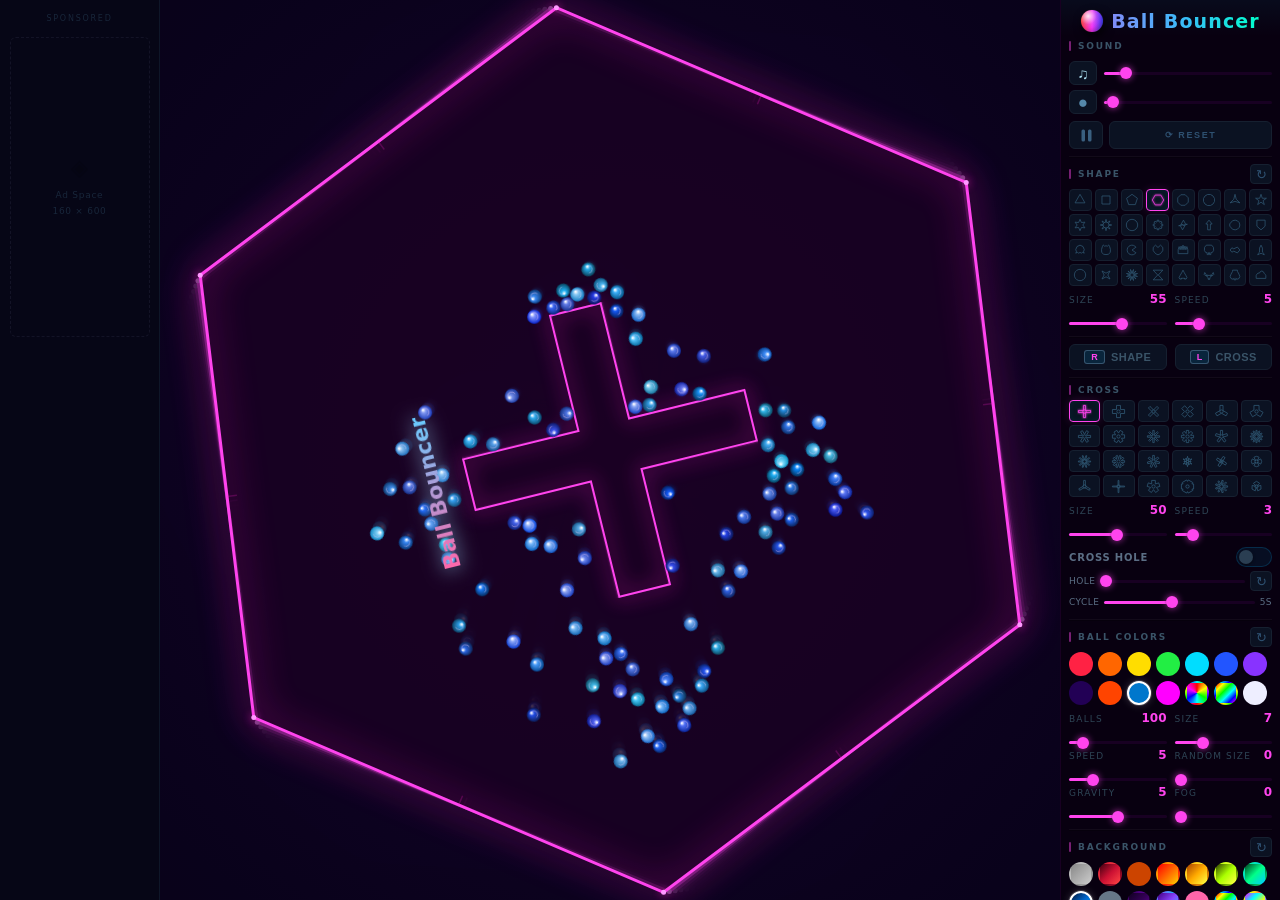
==== ballbouncer.html @ a22ba372 "feat: anim speed, i18n (8 langs), 6 new crosses, HiDPI, hole cycle btn - Replace Fade slider with An" ====
<!DOCTYPE html>
<html lang="en">
<head>
    <meta charset="UTF-8">
    <meta name="viewport" content="width=device-width, initial-scale=1">
    <meta name="description" content="Ball Bouncer — interactive physics playground. Launch balls inside spinning geometric shapes, tweak gravity, spin, fog trails and sounds in real time.">
    <meta name="keywords" content="ball bouncer, physics simulation, bouncing balls, geometric shapes, canvas game, interactive animation, particle physics">
    <meta property="og:title" content="Ball Bouncer">
    <meta property="og:description" content="Interactive physics playground — balls bouncing inside spinning shapes with customizable gravity, sounds and visual effects.">
    <meta property="og:type" content="website">
    <meta name="twitter:card" content="summary_large_image">
    <title>Ball Bouncer</title>
    <link rel="icon" id="favicon" type="image/png">
    <script>window.va=window.va||function(){(window.vaq=window.vaq||[]).push(arguments);};</script>
    <script defer src="/_vercel/insights/script.js"></script>
    <style>
        :root {
            --accent:#00d4ff;
            --accent-glow15:rgba(0,212,255,.15);
            --accent-glow70:rgba(0,212,255,.70);
            --panel-bg:#07071a;
            --panel-border:#111128;
            --track-empty:#1a2a40;
            --ball-rtl-dur:3s;
            --logo-sweep-dur:3s;
            --title-sweep-dur:6s;
            --title-glow-dur:4s;
            --icon-ball-dur:8s;
        }

        * { margin:0; padding:0; box-sizing:border-box; }

        body {
            background:#050510;
            display:flex;
            height:100vh;
            overflow:hidden;
            font-family:'Segoe UI', system-ui, sans-serif;
        }

        canvas { display:block; flex:1; }
        #canvas-logo {
            position:fixed; pointer-events:none; white-space:nowrap;
            font-weight:bold; font-family:'Segoe UI',system-ui,sans-serif;
            background:linear-gradient(90deg,#ff66aa,#66ccff,#88ffcc,#ff66aa);
            background-size:300% 100%;
            -webkit-background-clip:text; background-clip:text; color:transparent;
            filter:drop-shadow(0 0 10px rgba(160,220,255,.85));
            animation:logoColorSweep var(--logo-sweep-dur) linear infinite;
        }
        @keyframes logoColorSweep {
            0%{background-position:0% center}100%{background-position:300% center}
        }
        .rnd-row { display:flex; gap:6px; margin-top:6px; }
        .rnd-row .toggle-row { flex:1; font-size:8px; padding:2px 0; margin-top:0; }

        /* ── Ad column ─────────────────────────────────── */
        #ad-left {
            width:160px; flex-shrink:0;
            background:#060616;
            border-right:1px solid #0e1628;
            display:flex; flex-direction:column; align-items:center;
            padding:14px 10px; gap:14px; overflow:hidden;
        }
        @media (max-width:960px) { #ad-left { display:none; } }

        .ad-label {
            font-size:8px; letter-spacing:.22em; text-transform:uppercase;
            color:#18263a; width:100%; text-align:center;
        }
        .ad-placeholder {
            width:140px; height:300px;
            border:1px dashed #131326; border-radius:6px;
            display:flex; flex-direction:column;
            align-items:center; justify-content:center; gap:8px;
        }
        .ad-placeholder-icon { font-size:22px; opacity:.15; }
        .ad-placeholder span { font-size:9px; color:#18263a; text-align:center; line-height:1.7; letter-spacing:.08em; }

        /* ── Panel ─────────────────────────────────────── */
        #panel {
            width:220px; flex-shrink:0; position:relative;
            background:var(--panel-bg);
            border-left:1px solid var(--panel-border);
            padding:10px 8px 8px;
            display:flex; flex-direction:column; gap:7px;
            overflow-y:auto;
        }
        /* Subtle top accent fade */
        #panel::before {
            content:'';
            position:absolute; top:0; left:0; right:0; height:36px;
            background:linear-gradient(to bottom, rgba(0,212,255,.05), transparent);
            pointer-events:none; z-index:0;
        }
        /* Custom scrollbar */
        #panel::-webkit-scrollbar { width:3px; }
        #panel::-webkit-scrollbar-track { background:transparent; }
        #panel::-webkit-scrollbar-thumb { background:#1a2a40; border-radius:2px; }
        #panel::-webkit-scrollbar-thumb:hover { background:var(--accent); }

        /* ── Logo ──────────────────────────────────────── */
        #logo {
            display:flex; align-items:center; justify-content:center;
            gap:8px; padding-bottom:2px; position:relative; z-index:1;
        }
        @keyframes iconBallRainbow {
            0%   { fill:hsl(0,85%,68%);   }
            16%  { fill:hsl(60,85%,68%);  }
            33%  { fill:hsl(120,85%,68%); }
            50%  { fill:hsl(180,85%,68%); }
            66%  { fill:hsl(240,85%,68%); }
            83%  { fill:hsl(300,85%,68%); }
            100% { fill:hsl(360,85%,68%); }
        }
        .cross-ball { animation:iconBallRainbow var(--icon-ball-dur) linear infinite; }
        @keyframes ballRainbowRTL {
            0%   { background-position: 200% center; }
            100% { background-position: -100% center; }
        }
        .logo-ball {
            width:22px; height:22px; border-radius:50%;
            flex-shrink:0; position:relative; overflow:hidden;
            box-shadow: 2px 4px 10px rgba(0,0,0,.8), 0 0 0 0.5px rgba(255,255,255,.08);
        }
        .logo-ball::before {
            content:''; position:absolute; inset:0;
            background: linear-gradient(270deg,
                hsl(0,90%,58%), hsl(60,90%,58%), hsl(120,90%,58%),
                hsl(180,90%,58%), hsl(240,90%,60%), hsl(300,90%,58%), hsl(360,90%,58%));
            background-size:300% 100%;
            animation:ballRainbowRTL var(--ball-rtl-dur) linear infinite;
        }
        .logo-ball::after {
            content:''; position:absolute; inset:0;
            background: radial-gradient(circle at 33% 28%,
                rgba(255,255,255,.88) 0%,
                rgba(255,255,255,.10) 38%,
                rgba(0,0,0,0) 54%,
                rgba(0,0,0,.42) 100%);
        }
        @keyframes logoTextSweep {
            0%   { background-position: 0% 50%; }
            100% { background-position: 300% 50%; }
        }
        @keyframes logoTextGlow {
            0%,100% { filter: drop-shadow(0 0 7px rgba(129,140,248,.8)) drop-shadow(0 0 2px rgba(129,140,248,.4)); }
            33%     { filter: drop-shadow(0 0 9px rgba(56,189,248,.9))  drop-shadow(0 0 2px rgba(56,189,248,.5)); }
            66%     { filter: drop-shadow(0 0 8px rgba(255,100,220,.8)) drop-shadow(0 0 2px rgba(255,100,220,.4)); }
        }
        .logo-title {
            font-size:19px; font-weight:800; letter-spacing:.06em; line-height:1;
            background: linear-gradient(90deg,
                #818cf8, #38bdf8, #00ffcc, #ffdd00, #ff66cc, #818cf8, #38bdf8);
            background-size: 300% 100%;
            -webkit-background-clip:text; -webkit-text-fill-color:transparent;
            background-clip:text;
            animation: logoTextSweep var(--title-sweep-dur) linear infinite, logoTextGlow var(--title-glow-dur) ease-in-out infinite;
        }
        .rnd-themes-btn {
            width:100%; padding:5px 8px; margin-top:6px;
            background:rgba(0,180,255,.07); border:1px solid rgba(0,180,255,.2);
            border-radius:6px; color:rgba(160,200,230,.65);
            font-size:10px; font-weight:600; letter-spacing:.08em; text-transform:uppercase;
            cursor:pointer; transition:background .2s, border-color .2s, color .2s;
        }
        .rnd-themes-btn:hover { background:rgba(0,180,255,.16); border-color:rgba(0,180,255,.5); color:#e0f4ff; }
        .rnd-themes-btn.active { background:rgba(0,212,255,.22); border-color:#00d4ff; color:#00d4ff; }

        /* ── Toggle rows ────────────────────────────────────── */
        .toggle-row {
            display:flex; align-items:center; justify-content:space-between;
            margin-top:4px; padding:3px 0; cursor:pointer; user-select:none;
            color:rgba(160,200,230,.55); font-size:10px; font-weight:600;
            letter-spacing:.08em; text-transform:uppercase; transition:color .2s;
        }
        .toggle-row:hover { color:#e0f4ff; }
        .hole-controls {
            display:flex; align-items:center; gap:5px;
            padding:1px 0 5px;
            font-size:9px; color:rgba(160,200,230,.55);
            letter-spacing:.05em; text-transform:uppercase;
        }
        .hole-ctrl-slider { flex:1; min-width:0; }
        .hole-cycle-btn {
            flex-shrink:0;
            background:#0b1222; border:1.5px solid #162030;
            border-radius:4px; color:#2e5070; font-size:13px; cursor:pointer;
            width:22px; height:20px; padding:0; line-height:1;
            display:flex; align-items:center; justify-content:center;
            transition:border-color .15s, color .15s, background .15s;
        }
        .hole-cycle-btn:hover { border-color:#006688; color:var(--accent); background:#0d1830; }
        .lang-select {
            width:100%; padding:4px 6px; margin-top:2px;
            background:#0b1222; border:1.5px solid #162030;
            border-radius:5px; color:#3a5468;
            font-size:10px; font-weight:600; letter-spacing:.06em;
            cursor:pointer; outline:none;
            transition:border-color .15s, color .15s;
        }
        .lang-select:hover, .lang-select:focus { border-color:#006688; color:var(--accent); }
        .toggle-switch {
            position:relative; width:36px; height:20px; flex-shrink:0;
        }
        .toggle-switch input {
            opacity:0; width:0; height:0; position:absolute; pointer-events:none;
        }
        .toggle-track {
            position:absolute; inset:0;
            background:rgba(0,180,255,.08); border:1px solid rgba(0,180,255,.18);
            border-radius:10px; transition:background .2s, border-color .2s;
        }
        .toggle-switch input:checked + .toggle-track {
            background:rgba(0,212,255,.25); border-color:#00d4ff;
        }
        .toggle-thumb {
            position:absolute; top:3px; left:3px;
            width:14px; height:14px; border-radius:50%;
            background:#2a3e52; box-shadow:0 1px 3px rgba(0,0,0,.5);
            transition:left .18s cubic-bezier(.4,0,.2,1), background .18s;
            pointer-events:none;
        }
        .toggle-switch input:checked ~ .toggle-thumb {
            left:19px; background:#00d4ff;
            box-shadow:0 0 8px rgba(0,212,255,.6), 0 1px 3px rgba(0,0,0,.4);
        }

        /* ── Direction buttons ──────────────────────────────── */
        .dir-btn {
            flex:1; height:26px; padding:0 6px;
            background:#0b1222; border:1.5px solid #162030;
            border-radius:6px; color:#3a5468; cursor:pointer;
            display:flex; align-items:center; justify-content:center; gap:6px;
            font-size:11px; font-weight:700; letter-spacing:.04em; text-transform:uppercase;
            transition:border-color .15s, color .15s, background .15s;
        }
        .dir-btn:hover { border-color:#006688; color:var(--accent); background:#0d1830; }
        .dir-btn:active { transform:scale(0.95); }
        .dir-label {
            display:inline-block; padding:1px 6px;
            border:1px solid rgba(160,200,230,.3); border-radius:3px;
            font-size:9px; font-weight:800; letter-spacing:.03em;
            color:var(--accent); background:rgba(0,180,255,.12);
            flex-shrink:0;
        }

        /* ── Sound section ──────────────────────────────── */
        #sound-section { display:flex; flex-direction:column; gap:5px; }
        #audio-bar { display:flex; flex-direction:column; gap:5px; }
        .audio-row { display:flex; align-items:center; gap:7px; }
        .mute-btn {
            flex-shrink:0; position:relative; overflow:hidden;
            background:#0b1222; border:1.5px solid #162030;
            border-radius:6px; cursor:pointer; line-height:1;
            width:28px; height:24px;
            display:flex; align-items:center; justify-content:center;
            transition:border-color .15s, background .15s;
        }
        .mute-btn:hover { border-color:#006688; background:#0d1830; }
        .mute-btn.muted { border-color:#3a1010; }
        .mute-btn.muted .btn-icon { opacity:.35; }
        .mute-btn .mute-slash { display:none; position:absolute; inset:0; pointer-events:none; }
        .mute-btn .mute-slash::before {
            content:''; position:absolute; width:2px; height:calc(100% + 8px);
            background:#cc1111; border-radius:1px; top:-4px; left:50%;
            transform:translateX(-50%) rotate(-40deg);
        }
        .mute-btn.muted .mute-slash { display:block; }
        #muteBtn     .btn-icon { color:#aaddee; font-size:15px; }
        #ballMuteBtn .btn-icon { color:#5588aa; font-size:17px; }

        /* ── Action row (Pause + Reset) ─────────────────── */
        .action-row { display:flex; gap:6px; }

        #pauseBtn {
            flex-shrink:0;
            background:#0b1222; border:1.5px solid #162030;
            border-radius:6px; color:#3a6080; cursor:pointer;
            width:34px; height:28px; padding:0;
            display:flex; align-items:center; justify-content:center;
            transition:border-color .15s, color .15s, background .15s;
        }
        #pauseBtn svg { display:block; }
        #pauseBtn:hover { border-color:#006688; color:var(--accent); background:#0d1830; }
        #pauseBtn.paused {
            border-color:var(--accent);
            color:var(--accent);
            background:rgba(0,212,255,.08);
            box-shadow:0 0 8px rgba(0,212,255,.12);
        }

        #resetBtn {
            flex:1;
            background:#0b1222; border:1.5px solid #162030;
            border-radius:6px; color:#2e5070;
            font-size:9px; font-weight:700; letter-spacing:.18em; text-transform:uppercase;
            padding:4px 10px; cursor:pointer;
            transition:border-color .15s, color .15s, background .15s;
        }
        #resetBtn:hover { border-color:#2a4060; color:var(--accent); background:#0d1830; }

        /* ── Separator ──────────────────────────────────── */
        hr.sep {
            border:none;
            border-top:1px solid rgba(255,255,255,.04);
            box-shadow:0 1px 0 rgba(0,0,0,.25);
            margin:0;
        }

        /* ── Section headers ────────────────────────────── */
        .sec-title {
            font-size:9px; font-weight:600; letter-spacing:.2em; text-transform:uppercase;
            color:#3a5468; margin-bottom:5px;
            position:relative; padding-left:9px;
        }
        .sec-title::before {
            content:'';
            position:absolute; left:0; top:50%;
            transform:translateY(-50%);
            width:2px; height:10px;
            background:var(--accent); border-radius:1px; opacity:.45;
        }
        .sec-header {
            display:flex; align-items:center; justify-content:space-between;
            margin-bottom:5px;
        }
        .sec-header .sec-title { margin-bottom:0; }

        .rnd-btn {
            flex-shrink:0;
            background:#0b1222; border:1.5px solid #162030;
            border-radius:4px; color:#2e5070; font-size:13px; cursor:pointer;
            width:22px; height:20px; padding:0; line-height:1;
            display:flex; align-items:center; justify-content:center;
            transition:border-color .15s, color .15s, background .15s;
        }
        .rnd-btn:hover {
            border-color:#006688; color:var(--accent); background:#0d1830;
        }

        /* ── Shape grids ────────────────────────────────── */
        #shape-grid { display:grid; grid-template-columns:repeat(8,1fr); gap:3px; }
        #cross-grid { display:grid; grid-template-columns:repeat(6,1fr); gap:3px; }
        /* explicit height so 3-row grids don't overflow panel */

        .shape-btn {
            height:22px;
            background:#0b1222; border:1.5px solid #162030;
            border-radius:4px; cursor:pointer;
            display:flex; align-items:center; justify-content:center;
            padding:0;
            transition:border-color .15s, background .15s, box-shadow .15s;
        }
        .shape-btn:hover  { border-color:#1e4060; background:#0d1a28; }
        .shape-btn.active {
            border-color:var(--accent); background:#081522;
            box-shadow:0 0 10px var(--accent-glow15), inset 0 0 6px rgba(0,212,255,.06);
        }
        #shape-grid .shape-btn svg { width:14px; height:14px; display:block; }
        #cross-grid .shape-btn svg { width:15px; height:15px; display:block; }
        .shape-btn polygon,
        .shape-btn circle { stroke:#2e5570; fill:none; stroke-width:1.8; stroke-linejoin:round; }
        .shape-btn.active polygon,
        .shape-btn.active circle { stroke:var(--accent); filter:drop-shadow(0 0 2px var(--accent)); }

        /* ── Sliders ────────────────────────────────────── */
        .ctrl label {
            display:flex; justify-content:space-between; align-items:baseline;
            font-size:9px; letter-spacing:.13em; text-transform:uppercase;
            color:#2e4455; margin-bottom:4px;
        }
        .ctrl label span { color:var(--accent); font-size:12px; font-weight:700; letter-spacing:0; }
        input[type=range] {
            -webkit-appearance:none; appearance:none;
            width:100%; height:3px; border-radius:2px; outline:none; cursor:pointer;
        }
        input[type=range]::-webkit-slider-thumb {
            -webkit-appearance:none;
            width:12px; height:12px; border-radius:50%;
            background:var(--accent);
            box-shadow:0 0 7px var(--accent-glow70), 0 0 2px rgba(0,0,0,.6);
            cursor:pointer;
            transition:transform .1s;
        }
        input[type=range]::-webkit-slider-thumb:hover { transform:scale(1.2); }
        input[type=range]::-moz-range-thumb {
            width:12px; height:12px; border:none; border-radius:50%;
            background:var(--accent); box-shadow:0 0 7px var(--accent-glow70); cursor:pointer;
        }

        /* ── Paired sliders ─────────────────────────────── */
        .ctrl-pair { display:grid; grid-template-columns:1fr 1fr; gap:8px; }

        /* ── Swatch grids ───────────────────────────────── */
        #theme-grid, #ball-theme-grid, #fog-theme-grid {
            display:flex; flex-wrap:wrap; gap:5px;
        }
        .theme-swatch {
            width:24px; height:24px; border-radius:50%; cursor:pointer;
            border:2px solid transparent;
            transition:transform .15s, border-color .15s, box-shadow .15s;
            outline:none;
        }
        .theme-swatch:hover { transform:scale(1.18); }
        .theme-swatch.active {
            border-color:#fff;
            box-shadow:0 0 0 1px rgba(255,255,255,.15), 0 0 8px rgba(255,255,255,.2);
        }
    </style>
</head>
<body>

<!-- ── Ad column ─────────────────────────────────────────────── -->
<div id="ad-left">
    <div class="ad-label">Sponsored</div>
    <!--
        Google AdSense setup:
        1. Replace ca-pub-XXXXXXXXXXXXXXXX with your Publisher ID
        2. Replace XXXXXXXXXX with your Ad Slot ID
        3. Uncomment the three blocks below
    -->
    <!--
    <script async src="https://pagead2.googlesyndication.com/pagead/js/adsbygoogle.js?client=ca-pub-XXXXXXXXXXXXXXXX" crossorigin="anonymous"></script>
    <ins class="adsbygoogle"
         style="display:block;width:140px;height:600px"
         data-ad-client="ca-pub-XXXXXXXXXXXXXXXX"
         data-ad-slot="XXXXXXXXXX"
         data-ad-format="fixed"></ins>
    <script>(adsbygoogle = window.adsbygoogle || []).push({});</script>
    -->
    <div class="ad-placeholder">
        <div class="ad-placeholder-icon">◈</div>
        <span>Ad Space<br>160 × 600</span>
    </div>
</div>

<canvas id="c"></canvas>
<div id="canvas-logo">Ball Bouncer</div>

<!-- ── Control panel ──────────────────────────────────────────── -->
<div id="panel">

    <!-- Logo -->
    <div id="logo">
        <div class="logo-ball"></div>
        <div class="logo-title">Ball Bouncer</div>
    </div>

    <!-- Sound -->
    <div id="sound-section">
        <div class="sec-title" data-i18n="sound">Sound</div>
        <div id="audio-bar">
            <div class="audio-row">
                <button id="muteBtn" class="mute-btn" title="Toggle music">
                    <span class="btn-icon">&#9835;</span>
                    <span class="mute-slash"></span>
                </button>
                <input type="range" id="sVolume" min="0" max="100" value="10" title="Music volume">
            </div>
            <div class="audio-row">
                <button id="ballMuteBtn" class="mute-btn" title="Toggle ball sounds">
                    <span class="btn-icon">&#9679;</span>
                    <span class="mute-slash"></span>
                </button>
                <input type="range" id="sBallSound" min="0" max="100" value="2" title="Ball hit volume">
            </div>
        </div>
    </div>

    <!-- Actions -->
    <div class="action-row">
        <button id="pauseBtn" title="Pause simulation">
            <svg width="11" height="13" viewBox="0 0 11 13" fill="currentColor">
                <rect x="0.5" y="0.5" width="3.5" height="12" rx="1.5"/>
                <rect x="7" y="0.5" width="3.5" height="12" rx="1.5"/>
            </svg>
        </button>
        <button id="resetBtn">&#10227; Reset</button>
    </div>

    <hr class="sep">

    <!-- Shape -->
    <div>
        <div class="sec-header">
            <div class="sec-title" data-i18n="shape">Shape</div>
            <button class="rnd-btn" id="rndShape" title="Random shape">&#8635;</button>
        </div>
        <div id="shape-grid"></div>
        <div class="ctrl-pair" style="margin-top:6px">
            <div class="ctrl">
                <label>Size <span id="vShapeSize">55</span></label>
                <input type="range" id="sShapeSize" min="1" max="100" value="55">
            </div>
            <div class="ctrl">
                <label>Speed <span id="vShapeSpeed">5</span></label>
                <input type="range" id="sShapeSpeed" min="1" max="20" value="5">
            </div>
        </div>
    </div>

    <hr class="sep">

    <!-- Direction controls -->
    <div class="ctrl-pair" style="margin:0">
        <button id="dirShape" class="dir-btn" title="Reverse shape rotation">
            <span id="dirShapeLabel" class="dir-label">R</span>Shape
        </button>
        <button id="dirCross" class="dir-btn" title="Reverse cross rotation">
            <span id="dirCrossLabel" class="dir-label">L</span>Cross
        </button>
    </div>

    <hr class="sep">

    <!-- Cross -->
    <div>
        <div class="sec-title" data-i18n="cross">Cross</div>
        <div id="cross-grid"></div>
        <div class="ctrl-pair" style="margin-top:6px">
            <div class="ctrl">
                <label>Size <span id="vCrossSize">50</span></label>
                <input type="range" id="sCrossSize" min="1" max="100" value="50">
            </div>
            <div class="ctrl">
                <label>Speed <span id="vCrossSpeed">3</span></label>
                <input type="range" id="sCrossSpeed" min="0" max="20" value="3">
            </div>
        </div>
        <label class="toggle-row">
            <span data-i18n="crossHole">Cross Hole</span>
            <span class="toggle-switch">
                <input type="checkbox" id="crossHoleCheck">
                <span class="toggle-track"></span>
                <span class="toggle-thumb"></span>
            </span>
        </label>
        <div class="hole-controls">
            <span data-i18n="hole">Hole</span>
            <input type="range" id="sCrossHoleSize" class="hole-ctrl-slider"
                   min="1" max="2" value="1" step="1" title="Hole size">
            <button id="holeCycleBtn" class="hole-cycle-btn" title="Advance to next arm">&#8635;</button>
        </div>
        <div class="hole-controls">
            <span data-i18n="cycle">Cycle</span>
            <input type="range" id="sCrossHoleTimeout" class="hole-ctrl-slider"
                   min="1" max="10" value="5" step="1" title="Cycle speed">
            <span id="vCrossHoleTimeout">5s</span>
        </div>
    </div>

    <hr class="sep">

    <!-- Balls -->
    <div>
        <div class="sec-header">
            <div class="sec-title" data-i18n="ballColors">Ball Colors</div>
            <button class="rnd-btn" id="rndBallTheme" title="Random ball colors">&#8635;</button>
        </div>
        <div id="ball-theme-grid"></div>
        <div class="ctrl-pair" style="margin-top:6px">
            <div class="ctrl">
                <label>Balls <span id="vBalls">100</span></label>
                <input type="range" id="sBalls" min="1" max="1000" value="100">
            </div>
            <div class="ctrl">
                <label>Size <span id="vBallSize">8</span></label>
                <input type="range" id="sBallSize" min="3" max="18" value="8">
            </div>
        </div>
        <div class="ctrl-pair">
            <div class="ctrl">
                <label>Speed <span id="vBallSpeed">5</span></label>
                <input type="range" id="sBallSpeed" min="1" max="20" value="5">
            </div>
            <div class="ctrl">
                <label>Random Size <span id="vSizeRandom">0</span></label>
                <input type="range" id="sSizeRandom" min="0" max="10" value="0">
            </div>
        </div>
        <div class="ctrl-pair">
            <div class="ctrl">
                <label>Gravity <span id="vGravity">5</span></label>
                <input type="range" id="sGravity" min="0" max="10" value="5">
            </div>
            <div class="ctrl">
                <label>Fog <span id="vFogTrail">0</span></label>
                <input type="range" id="sFogTrail" min="0" max="30" value="0">
            </div>
        </div>
    </div>

    <hr class="sep">

    <!-- Background -->
    <div>
        <div class="sec-header">
            <div class="sec-title" data-i18n="background">Background</div>
            <button class="rnd-btn" id="rndFogTheme" title="Random background style">&#8635;</button>
        </div>
        <div id="fog-theme-grid"></div>
        <div class="ctrl" style="margin-top:6px">
            <label data-i18n="animSpeed">Anim Speed</label>
            <input type="range" id="sAnimSpeed" min="1" max="10" value="5">
        </div>
        <div class="rnd-row">
            <label class="toggle-row">
                <span data-i18n="randomBg">Random Bg</span>
                <span class="toggle-switch">
                    <input type="checkbox" id="rndBgCheck">
                    <span class="toggle-track"></span>
                    <span class="toggle-thumb"></span>
                </span>
            </label>
            <label class="toggle-row">
                <span data-i18n="randomTheme">Random Theme</span>
                <span class="toggle-switch">
                    <input type="checkbox" id="rndThemesCheck">
                    <span class="toggle-track"></span>
                    <span class="toggle-thumb"></span>
                </span>
            </label>
        </div>
    </div>

    <hr class="sep">

    <!-- Theme -->
    <div>
        <div class="sec-header">
            <div class="sec-title" data-i18n="theme">Theme</div>
            <button class="rnd-btn" id="rndTheme" title="Random theme">&#8635;</button>
        </div>
        <div id="theme-grid"></div>
    </div>

    <hr class="sep">

    <!-- Language -->
    <div>
        <div class="sec-title" data-i18n="language">Language</div>
        <select id="langSelect" class="lang-select">
            <option value="en">🇬🇧 English</option>
            <option value="de">🇩🇪 Deutsch</option>
            <option value="es">🇪🇸 Español</option>
            <option value="fr">🇫🇷 Français</option>
            <option value="it">🇮🇹 Italiano</option>
            <option value="pt">🇵🇹 Português</option>
            <option value="ja">🇯🇵 日本語</option>
            <option value="zh">🇨🇳 中文</option>
        </select>
    </div>

</div>
<script>
'use strict';

// ── Canvas setup ──────────────────────────────────────────────
const c      = document.getElementById('c');
const ctx    = c.getContext('2d', { alpha: false });
const logoEl = document.getElementById('canvas-logo');
const PANEL_W  = 220;
const SUBSTEPS = 2;

let W, H, cx, cy, SHAPE_R;
let shapeSize = 47;
const DPR = Math.min(window.devicePixelRatio || 1, 2);

let cachedAdW = 0;
function resizeCanvas() {
    const adEl = document.getElementById('ad-left');
    cachedAdW  = adEl ? adEl.offsetWidth : 0;
    const cssW = window.innerWidth - PANEL_W - cachedAdW;
    const cssH = window.innerHeight;
    c.width  = Math.round(cssW * DPR);
    c.height = Math.round(cssH * DPR);
    c.style.width  = cssW + 'px';
    c.style.height = cssH + 'px';
    ctx.setTransform(DPR, 0, 0, DPR, 0, 0);
    W = cssW; H = cssH; cx = W / 2; cy = H / 2;
    SHAPE_R = (shapeSize / 100) * 0.90 * Math.min(W, H);
}
resizeCanvas();

const _defaultR = Math.round(Math.max(3, Math.min(18, SHAPE_R * 0.018)));
document.getElementById('sBallSize').value = _defaultR;
let BALL_R = _defaultR;
let sizeRandomness = 0;

// ── Color themes ──────────────────────────────────────────────
const THEMES = [
    // Color-wheel order: red → orange → yellow → lime → green → teal → cyan → ice-blue → blue → violet → purple → magenta → pink → silver
    { id:'blood',  name:'Blood',  swatch:'#cc0022', bg1:'#1a0007', bg2:'#0a0003', shapeStroke:'#ff2244', shapeShadow:'#cc0022', shapeFill:'rgba(28,0,7,.55)',    dotFill:'#ff8899', dotShadow:'#cc0022', tick:'rgba(204,0,34,.22)',    accent:'#ff2244', glow15:'rgba(255,34,68,.15)',    glow70:'rgba(255,34,68,.70)',    panel:'#060002', panelBorder:'#130007', trackEmpty:'#130007' },
    { id:'lava',   name:'Lava',   swatch:'#ff3300', bg1:'#280800', bg2:'#130300', shapeStroke:'#ff5522', shapeShadow:'#ff3300', shapeFill:'rgba(50,8,0,.55)',    dotFill:'#ffaa77', dotShadow:'#ff3300', tick:'rgba(255,51,0,.22)',    accent:'#ff5522', glow15:'rgba(255,85,34,.15)',    glow70:'rgba(255,85,34,.70)',    panel:'#0f0100', panelBorder:'#240600', trackEmpty:'#240600' },
    { id:'ember',  name:'Ember',  swatch:'#ff7700', bg1:'#201000', bg2:'#0f0800', shapeStroke:'#ffaa44', shapeShadow:'#ff7700', shapeFill:'rgba(32,14,0,.55)',   dotFill:'#ffcc88', dotShadow:'#ff7700', tick:'rgba(255,119,0,.22)',   accent:'#ffaa44', glow15:'rgba(255,170,68,.15)',   glow70:'rgba(255,170,68,.70)',   panel:'#0b0500', panelBorder:'#1c0a00', trackEmpty:'#1c0a00' },
    { id:'gold',   name:'Gold',   swatch:'#ffcc00', bg1:'#1a1200', bg2:'#0c0900', shapeStroke:'#ffd700', shapeShadow:'#ffcc00', shapeFill:'rgba(28,18,0,.55)',   dotFill:'#fff0aa', dotShadow:'#ffcc00', tick:'rgba(255,204,0,.22)',   accent:'#ffd700', glow15:'rgba(255,215,0,.15)',    glow70:'rgba(255,215,0,.70)',    panel:'#070500', panelBorder:'#160f00', trackEmpty:'#160f00' },
    { id:'toxic',  name:'Toxic',  swatch:'#aaff00', bg1:'#091400', bg2:'#040a00', shapeStroke:'#ccff44', shapeShadow:'#aaff00', shapeFill:'rgba(8,18,0,.55)',    dotFill:'#ddff88', dotShadow:'#aaff00', tick:'rgba(170,255,0,.22)',   accent:'#ccff44', glow15:'rgba(204,255,68,.15)',   glow70:'rgba(204,255,68,.70)',   panel:'#030600', panelBorder:'#091100', trackEmpty:'#091100' },
    { id:'forest', name:'Forest', swatch:'#00dd66', bg1:'#0a2010', bg2:'#050f08', shapeStroke:'#44ffaa', shapeShadow:'#00dd66', shapeFill:'rgba(0,20,10,.55)',   dotFill:'#88ffcc', dotShadow:'#00dd66', tick:'rgba(0,220,102,.22)',   accent:'#44ffaa', glow15:'rgba(68,255,170,.15)',   glow70:'rgba(68,255,170,.70)',   panel:'#040e05', panelBorder:'#0a1f0c', trackEmpty:'#0a1f0c' },
    { id:'mint',   name:'Mint',   swatch:'#00ffcc', bg1:'#061a14', bg2:'#030d0a', shapeStroke:'#44ffee', shapeShadow:'#00ffcc', shapeFill:'rgba(2,18,12,.55)',   dotFill:'#aaffee', dotShadow:'#00ffcc', tick:'rgba(0,255,204,.22)',   accent:'#44ffee', glow15:'rgba(68,255,238,.15)',   glow70:'rgba(68,255,238,.70)',   panel:'#020806', panelBorder:'#061510', trackEmpty:'#061510' },
    { id:'cyber',  name:'SciFi',   swatch:'#00d4ff', bg1:'#1a2850', bg2:'#0a0f25', shapeStroke:'#22ccff', shapeShadow:'#00d4ff', shapeFill:'rgba(10,25,60,.55)',  dotFill:'#88eeff', dotShadow:'#00d4ff', tick:'rgba(0,180,255,.22)',   accent:'#00d4ff', glow15:'rgba(0,212,255,.15)',    glow70:'rgba(0,212,255,.70)',    panel:'#07071a', panelBorder:'#111128', trackEmpty:'#1a2a40' },
    { id:'ice',    name:'Inferno', swatch:'#ff5500', bg1:'#220800', bg2:'#0e0300', shapeStroke:'#ff7711', shapeShadow:'#ff5500', shapeFill:'rgba(34,8,0,.55)',   dotFill:'#ffaa55', dotShadow:'#ff5500', tick:'rgba(255,85,0,.22)',    accent:'#ff7711', glow15:'rgba(255,119,17,.15)',   glow70:'rgba(255,119,17,.70)',   panel:'#0c0200', panelBorder:'#1e0500', trackEmpty:'#1e0500' },
    { id:'ocean',  name:'Vibrant', swatch:'#ff0088', bg1:'#1e0018', bg2:'#0e000c', shapeStroke:'#ff44aa', shapeShadow:'#ff0088', shapeFill:'rgba(30,0,22,.55)',  dotFill:'#ffaadd', dotShadow:'#ff0088', tick:'rgba(255,0,136,.22)',   accent:'#ff44aa', glow15:'rgba(255,68,170,.15)',   glow70:'rgba(255,68,170,.70)',   panel:'#090011', panelBorder:'#1a0018', trackEmpty:'#1a0018' },
    { id:'violet', name:'Aurora',  swatch:'#00ff88', bg1:'#001e12', bg2:'#000e09', shapeStroke:'#44ffaa', shapeShadow:'#00ff88', shapeFill:'rgba(0,22,12,.55)',  dotFill:'#88ffcc', dotShadow:'#00ff88', tick:'rgba(0,255,136,.22)',   accent:'#44ffaa', glow15:'rgba(68,255,170,.15)',   glow70:'rgba(68,255,170,.70)',   panel:'#000e07', panelBorder:'#001b0e', trackEmpty:'#001b0e' },
    { id:'galaxy', name:'Galaxy',  swatch:'#9944ff', bg1:'#0a001e', bg2:'#05000f', shapeStroke:'#bb66ff', shapeShadow:'#9944ff', shapeFill:'rgba(14,0,28,.55)',  dotFill:'#ddaaff', dotShadow:'#9944ff', tick:'rgba(153,68,255,.22)',  accent:'#bb66ff', glow15:'rgba(187,102,255,.15)',  glow70:'rgba(187,102,255,.70)',  panel:'#030008', panelBorder:'#0a0018', trackEmpty:'#0a0018' },
    { id:'neon',   name:'Neon',    swatch:'#ff00ff', bg1:'#1a0030', bg2:'#0a0018', shapeStroke:'#ff44ff', shapeShadow:'#ff00ff', shapeFill:'rgba(30,0,50,.55)',  dotFill:'#ffaaff', dotShadow:'#ff00ff', tick:'rgba(255,0,255,.22)',   accent:'#ff44ff', glow15:'rgba(255,68,255,.15)',   glow70:'rgba(255,68,255,.70)',   panel:'#090011', panelBorder:'#1c0030', trackEmpty:'#1c0030' },
    { id:'plasma', name:'Plasma',  swatch:'#ff22cc', bg1:'#180020', bg2:'#0a0012', shapeStroke:'#ff44ee', shapeShadow:'#ff22cc', shapeFill:'rgba(28,0,36,.55)',  dotFill:'#ff99ff', dotShadow:'#ff22cc', tick:'rgba(255,34,204,.22)',  accent:'#ff44ee', glow15:'rgba(255,68,238,.15)',   glow70:'rgba(255,68,238,.70)',   panel:'#080010', panelBorder:'#180022', trackEmpty:'#180022' },
];
let currentTheme = THEMES[0];

// ── Ball color themes ──────────────────────────────────────────
let _gradHue = 0;
const BALL_THEMES = [
    // Row 1 — pure rainbow single hues
    { id:'r-red',    name:'Red',      swatch:'#ff2244', getHSL:()=>({ h:345+Math.random()*25,  s:90+Math.random()*10, l:45+Math.random()*20 }) },
    { id:'r-orange', name:'Orange',   swatch:'#ff6600', getHSL:()=>({ h:18+Math.random()*16,   s:92+Math.random()*8,  l:52+Math.random()*16 }) },
    { id:'r-yellow', name:'Yellow',   swatch:'#ffdd00', getHSL:()=>({ h:50+Math.random()*12,   s:90+Math.random()*10, l:54+Math.random()*14 }) },
    { id:'r-green',  name:'Green',    swatch:'#22ee44', getHSL:()=>({ h:128+Math.random()*26,  s:78+Math.random()*18, l:44+Math.random()*20 }) },
    { id:'r-cyan',   name:'Cyan',     swatch:'#00ddff', getHSL:()=>({ h:188+Math.random()*18,  s:88+Math.random()*12, l:52+Math.random()*16 }) },
    { id:'r-blue',   name:'Blue',     swatch:'#2255ff', getHSL:()=>({ h:220+Math.random()*22,  s:85+Math.random()*15, l:50+Math.random()*18 }) },
    { id:'r-violet', name:'Violet',   swatch:'#8833ff', getHSL:()=>({ h:268+Math.random()*24,  s:82+Math.random()*18, l:45+Math.random()*22 }) },
    // Row 2 — themed effects
    { id:'galaxy',   name:'Galaxy',   swatch:'#220055', getHSL:()=>({ h:248+Math.random()*72,  s:68+Math.random()*28, l:24+Math.random()*32 }) },
    { id:'fireball', name:'Fire',     swatch:'#ff4400', getHSL:()=>({ h:Math.random()*42,      s:92+Math.random()*8,  l:50+Math.random()*18 }) },
    { id:'ocean',    name:'Ocean',    swatch:'#0077cc', getHSL:()=>({ h:195+Math.random()*40,  s:72+Math.random()*22, l:40+Math.random()*28 }) },
    { id:'neonball', name:'Neon',     swatch:'#ff00ff', getHSL:()=>({ h:Math.random()*360,     s:95+Math.random()*5,  l:50+Math.random()*12 }) },
    { id:'rainbow',  name:'Rainbow',  swatch:'conic-gradient(#f00,#ff0,#0f0,#0ff,#00f,#f0f,#f00)', getHSL:()=>({ h:Math.random()*360, s:92+Math.random()*8, l:52+Math.random()*12 }) },
    { id:'gradient', name:'Gradient', swatch:'linear-gradient(135deg,#f00,#ff0,#0f0,#0ff,#00f,#f0f)', getHSL:()=>{ _gradHue=(_gradHue+24)%360; return {h:_gradHue,s:90,l:55}; } },
    { id:'standard', name:'Pearl',    swatch:'#eeeeff', getHSL:()=>({ h:Math.random()*360,     s:8+Math.random()*22,  l:72+Math.random()*20 }) },
];
let currentBallTheme = BALL_THEMES[0];

// ── Background/fog themes ──────────────────────────────────────
const FOG_THEMES = [
    // Color-wheel order: none → red → rust → orange → yellow → lime → teal → blue → slate → purple → dark-purple → pink → cycle
    { id:'standard',  name:'Standard',  swatch:'#888899', tint:null },
    { id:'bloodfog',  name:'Blood',     swatch:'#cc1122', tint:'180,0,15' },
    { id:'rust',      name:'Rust',      swatch:'#cc4400', tint:'150,55,0' },
    { id:'fire',      name:'Fire',      swatch:'#ff6600', tint:'160,55,0' },
    { id:'solar',     name:'Solar',     swatch:'#ffaa00', tint:'210,110,0' },
    { id:'acidfog',   name:'Acid',      swatch:'#99ee00', tint:'100,160,0' },
    { id:'aurora',    name:'Aurora',    swatch:'#00cc77', tint:'0,180,100' },
    { id:'ocean',     name:'Ocean',     swatch:'#0077cc', tint:'0,40,120' },
    { id:'steel',     name:'Steel',     swatch:'#667788', tint:'18,28,52' },
    { id:'void',      name:'Void',      swatch:'#220044', tint:'20,0,50' },
    { id:'galaxy',    name:'Galaxy',    swatch:'#7733ee', tint:'55,10,140' },
    { id:'sakura',    name:'Sakura',    swatch:'#ff66aa', tint:'255,100,155' },
    { id:'rainbow',   name:'Rainbow',   swatch:'#ff4422', tint:'cycle' },
    { id:'firework',  name:'Firework',  swatch:'#ffaaff', tint:'fast' },
];
let currentFogTheme = FOG_THEMES[0];
let bgFade = 15, trailLength = 0, frameCount = 0;

// ── Background canvas ──────────────────────────────────────────
const bgCanvas = document.createElement('canvas');
bgCanvas.width = Math.round(W * DPR); bgCanvas.height = Math.round(H * DPR);
const bgCtx = bgCanvas.getContext('2d');
bgCtx.setTransform(DPR, 0, 0, DPR, 0, 0);

function rebuildBgCanvas() {
    const gr = bgCtx.createRadialGradient(cx, cy, 0, cx, cy, SHAPE_R * 1.4);
    gr.addColorStop(0, currentTheme.bg1);
    gr.addColorStop(1, currentTheme.bg2);
    bgCtx.fillStyle = gr;
    bgCtx.fillRect(0, 0, W, H);
}
rebuildBgCanvas();
ctx.drawImage(bgCanvas, 0, 0);

// ── Computed shape point generators ───────────────────────────
function makeGearPts(teeth = 8, outer = 1.0, inner = 0.72) {
    const step = Math.PI * 2 / teeth, half = step * 0.25;
    const pts = [];
    for (let i = 0; i < teeth; i++) {
        const c = i * step - Math.PI / 2;
        pts.push([Math.cos(c - half) * inner, Math.sin(c - half) * inner]);
        pts.push([Math.cos(c - half) * outer, Math.sin(c - half) * outer]);
        pts.push([Math.cos(c + half) * outer, Math.sin(c + half) * outer]);
        pts.push([Math.cos(c + half) * inner, Math.sin(c + half) * inner]);
    }
    return pts;
}

function makeCrescentPts() {
    const outerR = 1.0, innerR = 0.72, dx = -0.38;
    const ix = (1 + dx * dx - innerR * innerR) / (2 * dx);
    const iy = Math.sqrt(Math.max(0, 1 - ix * ix));
    const pts = [];
    const a0 = Math.atan2(-iy, ix), a1 = Math.atan2(iy, ix);
    let span = a1 - a0; if (span <= 0) span += Math.PI * 2;
    for (let i = 0; i <= 10; i++) {
        const a = a0 + span * i / 10;
        pts.push([Math.cos(a) * outerR, Math.sin(a) * outerR]);
    }
    const b0 = Math.atan2(iy, ix - dx), b1 = Math.atan2(-iy, ix - dx);
    let ispan = b1 - b0; if (ispan <= 0) ispan += Math.PI * 2;
    for (let i = 0; i <= 6; i++) {
        const a = b0 + ispan * i / 6;
        pts.push([dx + Math.cos(a) * innerR, Math.sin(a) * innerR]);
    }
    return pts;
}

// ── Shape definitions ──────────────────────────────────────────
const SHAPES = [
    // Row 1 — polygons + tight stars
    { sides:3,  star:false, label:'Triangle', sa:-Math.PI/2 },
    { sides:4,  star:false, label:'Square',   sa:-Math.PI/4 },
    { sides:5,  star:false, label:'Pentagon', sa:-Math.PI/2 },
    { sides:6,  star:false, label:'Hexagon',  sa:-Math.PI/3 },
    { sides:8,  star:false, label:'Octagon',  sa:-3*Math.PI/8 },
    { sides:12, star:false, label:'12-gon',   sa:-Math.PI/12 },
    { sides:3,  star:true,  label:'3-Star',   sa:-Math.PI/2, ir:0.25 },
    { sides:5,  star:true,  label:'5-Star',   sa:-Math.PI/2, ir:0.382 },
    // Row 2 — more stars + wild geometric
    { sides:6,  star:true,  label:'6-Star',   sa:-Math.PI/2, ir:0.50 },
    { sides:8,  star:true,  label:'8-Star',   sa:-Math.PI/2, ir:0.40 },
    { sides:0,  star:false, label:'Circle',   sa:0 },
    { custom:true, label:'Gear',      sa:0, pts: makeGearPts() },
    { custom:true, label:'Lightning', sa:0, pts:[
        [ 0.10,-1.00],[ 0.55,-0.15],[ 0.90,-0.15],
        [ 0.00, 0.05],[ 0.45, 0.05],
        [-0.10, 1.00],[-0.55, 0.15],[-0.90, 0.15],
        [ 0.00,-0.05],[-0.45,-0.05],
    ]},
    { custom:true, label:'Arrow',     sa:0, pts:[
        [ 0.00,-1.00],[ 0.65,-0.20],[ 0.28,-0.20],
        [ 0.28, 1.00],[-0.28, 1.00],[-0.28,-0.20],[-0.65,-0.20],
    ]},
    { custom:true, label:'Crescent',  sa:0, pts: makeCrescentPts() },
    { custom:true, label:'Shield',    sa:0, pts:[
        [-0.85,-1.00],[ 0.85,-1.00],[ 0.85, 0.25],[ 0.00, 1.00],[-0.85, 0.25],
    ]},
    // Row 3 — customs (icons now fixed) + new characters
    { custom:true, label:'Ghost', sa:0, pts:[
        [0,-1],[0.62,-0.72],[0.88,-0.08],[0.72,0.38],
        [0.88,0.65],[0.55,0.50],[0.28,0.65],[0,0.50],
        [-0.28,0.65],[-0.55,0.50],[-0.88,0.65],
        [-0.72,0.38],[-0.88,-0.08],[-0.62,-0.72],
    ]},
    { custom:true, label:'Cat', sa:0, pts:[
        [0,-0.88],[0.28,-0.78],[0.55,-1.05],[0.76,-0.68],
        [0.92,-0.10],[0.88,0.52],[0.48,0.88],[0,0.95],
        [-0.48,0.88],[-0.88,0.52],[-0.92,-0.10],
        [-0.76,-0.68],[-0.55,-1.05],[-0.28,-0.78],
    ]},
    { custom:true, label:'Pac-Man', sa:0, pts:[
        [0.819,-0.574],[0,0],[0.819,0.574],
        [0.583,0.812],[0.280,0.960],[-0.052,0.999],
        [-0.379,0.925],[-0.665,0.747],[-0.875,0.485],
        [-0.987,0.165],[-0.987,-0.165],[-0.875,-0.485],
        [-0.665,-0.747],[-0.379,-0.925],[-0.052,-0.999],
        [0.280,-0.960],[0.583,-0.812],
    ]},
    { custom:true, label:'Heart', sa:0, pts:[
        [0,-0.52],[0.52,-1.0],[0.98,-0.55],[1.0,0.08],
        [0.72,0.52],[0.38,0.82],[0,1.0],
        [-0.38,0.82],[-0.72,0.52],[-1.0,0.08],
        [-0.98,-0.55],[-0.52,-1.0],
    ]},
    { custom:true, label:'Crown', sa:0, pts:[
        [-1.0,0.75],[-1.0,-0.05],[-0.8,-0.70],[-0.6,-0.05],
        [-0.4,-0.82],[-0.2,-0.05],[0,-1.0],
        [0.2,-0.05],[0.4,-0.82],[0.6,-0.05],
        [0.8,-0.70],[1.0,-0.05],[1.0,0.75],
    ]},
    { custom:true, label:'Skull', sa:0, pts:[
        [-0.55,-1.00],[ 0.55,-1.00],[ 0.92,-0.55],[ 0.95, 0.10],
        [ 0.65, 0.55],[ 0.38, 0.55],[ 0.38, 0.95],
        [ 0.10, 0.95],[ 0.10, 0.55],[-0.10, 0.55],[-0.10, 0.95],
        [-0.38, 0.95],[-0.38, 0.55],[-0.65, 0.55],
        [-0.95, 0.10],[-0.92,-0.55],
    ]},
    { custom:true, label:'Fish', sa:0, pts:[
        [-1.00, 0.00],[-0.65, 0.45],[-0.25, 0.25],[ 0.50, 0.60],
        [ 1.00, 0.00],[ 0.50,-0.60],[-0.25,-0.25],[-0.65,-0.45],
    ]},
    { custom:true, label:'Rocket', sa:0, pts:[
        [ 0.00,-1.00],[ 0.30,-0.40],[ 0.30, 0.45],[ 0.65, 0.80],
        [ 0.65, 1.00],[ 0.30, 0.80],[ 0.00, 0.70],
        [-0.30, 0.80],[-0.65, 1.00],[-0.65, 0.80],
        [-0.30, 0.45],[-0.30,-0.40],
    ]},
    // Row 4 — extra wild
    { sides:16, star:false, label:'16-gon',   sa:-Math.PI/16 },
    { sides:4,  star:true,  label:'4-Star',   sa:Math.PI/4, ir:0.32 },
    { sides:12, star:true,  label:'Sun',      sa:-Math.PI/12, ir:0.28 },
    { custom:true, label:'Hourglass', sa:0, pts:[
        [-1.00,-1.00],[ 1.00,-1.00],[ 0.06, 0.00],[ 1.00, 1.00],
        [-1.00, 1.00],[-0.06, 0.00],
    ]},
    { custom:true, label:'Flame', sa:0, pts:[
        [ 0.00,-1.00],[ 0.28,-0.45],[ 0.60, 0.10],[ 0.82, 0.55],
        [ 0.62, 0.88],[ 0.30, 0.65],[ 0.42, 0.85],[ 0.00, 0.62],
        [-0.42, 0.85],[-0.30, 0.65],[-0.62, 0.88],
        [-0.82, 0.55],[-0.60, 0.10],[-0.28,-0.45],
    ]},
    { custom:true, label:'Bat', sa:0, pts:[
        [ 0.00, 0.20],[ 0.25,-0.05],[ 0.42, 0.28],[ 0.58,-0.08],
        [ 0.88,-0.52],[ 1.00,-0.12],[ 0.82, 0.08],[ 0.55, 0.08],
        [ 0.22, 0.55],[ 0.12, 0.95],[ 0.00, 0.72],[-0.12, 0.95],
        [-0.22, 0.55],[-0.55, 0.08],[-0.82, 0.08],[-1.00,-0.12],
        [-0.88,-0.52],[-0.58,-0.08],[-0.42, 0.28],[-0.25,-0.05],
    ]},
    { custom:true, label:'Bell', sa:0, pts:[
        [-0.50,-1.00],[ 0.50,-1.00],[ 0.50,-0.75],[ 0.82,-0.18],
        [ 1.00, 0.32],[ 0.80, 0.75],[ 0.40, 0.88],[ 0.18, 0.68],
        [ 0.18, 1.00],[-0.18, 1.00],[-0.18, 0.68],[-0.40, 0.88],
        [-0.80, 0.75],[-1.00, 0.32],[-0.82,-0.18],[-0.50,-0.75],
    ]},
    { custom:true, label:'Cloud', sa:0, pts:[
        [-1.00, 0.12],[-0.88,-0.15],[-0.62,-0.38],[-0.30,-0.42],
        [-0.12,-0.72],[ 0.18,-0.82],[ 0.48,-0.68],[ 0.68,-0.32],
        [ 0.88,-0.12],[ 1.00, 0.12],[ 1.00, 0.70],[-1.00, 0.70],
    ]},
];
let currentShape = SHAPES[3];

// ── Cross shape generators ─────────────────────────────────────
function makeSnowflakePts() {
    const pts = [];
    const arms = 6, step = Math.PI * 2 / arms, sa = -Math.PI / 2;
    for (let i = 0; i < arms; i++) {
        const a = sa + i * step;
        const px = Math.sin(a), py = -Math.cos(a);
        pts.push([Math.cos(a - Math.PI/6) * 0.65, Math.sin(a - Math.PI/6) * 0.65]);
        pts.push([Math.cos(a) * 0.58 + px * 0.09,  Math.sin(a) * 0.58 + py * 0.09]);
        pts.push([Math.cos(a),                      Math.sin(a)]);
        pts.push([Math.cos(a) * 0.58 - px * 0.09,  Math.sin(a) * 0.58 - py * 0.09]);
        pts.push([Math.cos(a + Math.PI/6) * 0.65,  Math.sin(a + Math.PI/6) * 0.65]);
        pts.push([Math.cos(a + step/2) * 0.15,     Math.sin(a + step/2) * 0.15]);
    }
    return pts;
}

function makePinwheelPts() {
    const pts = [];
    const arms = 4, step = Math.PI * 2 / arms, sa = -Math.PI / 2;
    const sw = Math.PI / 6, hw = 0.22, nearR = 0.12;
    for (let i = 0; i < arms; i++) {
        const a = sa + i * step, aS = a + sw;
        const px = -Math.sin(aS), py = Math.cos(aS);
        pts.push([Math.cos(a) * nearR + px * hw, Math.sin(a) * nearR + py * hw]);
        pts.push([Math.cos(aS)         + px * hw, Math.sin(aS)         + py * hw]);
        pts.push([Math.cos(aS)         - px * hw, Math.sin(aS)         - py * hw]);
        pts.push([Math.cos(a) * nearR - px * hw, Math.sin(a) * nearR - py * hw]);
    }
    return pts;
}

function makeTriquetraPts() {
    const pts = [];
    const arms = 3, step = Math.PI * 2 / arms, sa = -Math.PI / 2;
    for (let i = 0; i < arms; i++) {
        const a = sa + i * step;
        const px = Math.sin(a), py = -Math.cos(a);
        pts.push([Math.cos(a) * 0.12 + px * 0.10, Math.sin(a) * 0.12 + py * 0.10]);
        pts.push([Math.cos(a) * 0.62 + px * 0.60, Math.sin(a) * 0.62 + py * 0.60]);
        pts.push([Math.cos(a),                     Math.sin(a)]);
        pts.push([Math.cos(a) * 0.62 - px * 0.60, Math.sin(a) * 0.62 - py * 0.60]);
        pts.push([Math.cos(a) * 0.12 - px * 0.10, Math.sin(a) * 0.12 - py * 0.10]);
    }
    return pts;
}

function makeStarCrossPts() {
    const pts = [];
    const arms = 4, step = Math.PI * 2 / arms, sa = -Math.PI / 2;
    for (let i = 0; i < arms; i++) {
        const a = sa + i * step;
        const px = Math.sin(a), py = -Math.cos(a);
        pts.push([Math.cos(a) * 0.12 + px * 0.12, Math.sin(a) * 0.12 + py * 0.12]);
        pts.push([Math.cos(a) * 0.82 + px * 0.50, Math.sin(a) * 0.82 + py * 0.50]);
        pts.push([Math.cos(a),                     Math.sin(a)]);
        pts.push([Math.cos(a) * 0.82 - px * 0.50, Math.sin(a) * 0.82 - py * 0.50]);
        pts.push([Math.cos(a) * 0.12 - px * 0.12, Math.sin(a) * 0.12 - py * 0.12]);
    }
    return pts;
}

// ── Cross shape definitions ────────────────────────────────────
const CROSS_SHAPES = [
    { arms:4,  armWidth:0.18, label:'Plus',     sa:-Math.PI/2 },
    { arms:4,  armWidth:0.33, label:'Fat Plus', sa:-Math.PI/2 },
    { arms:4,  armWidth:0.18, label:'X',        sa:-Math.PI/4 },
    { arms:4,  armWidth:0.33, label:'Fat X',    sa:-Math.PI/4 },
    { arms:3,  armWidth:0.25, label:'Y',        sa:-Math.PI/2 },
    { arms:3,  armWidth:0.42, label:'Fat Y',    sa:-Math.PI/2 },
    { arms:6,  armWidth:0.18, label:'6-Cross',  sa:0 },
    { arms:6,  armWidth:0.28, label:'Wide 6',   sa:0 },
    { arms:8,  armWidth:0.12, label:'8-Cross',  sa:0 },
    { arms:8,  armWidth:0.20, label:'Wide 8',   sa:0 },
    { arms:5,  armWidth:0.18, label:'5-Cross',  sa:-Math.PI/2 },
    { arms:12, armWidth:0.09, label:'12-Cross', sa:0 },
    { arms:10, armWidth:0.08, label:'10-Cross', sa:0 },
    { arms:10, armWidth:0.14, label:'Wide 10',  sa:0 },
    { arms:7,  armWidth:0.14, label:'7-Cross',  sa:-Math.PI/2 },
    { custom:true, label:'Snowflake',  pts: makeSnowflakePts() },
    { custom:true, label:'Pinwheel',   pts: makePinwheelPts() },
    { custom:true, label:'StarCross',  pts: makeStarCrossPts() },
    // Row 4 — more arm variants + custom
    { arms:3,  armWidth:0.14, label:'Thin Y',  sa:-Math.PI/2 },
    { arms:4,  armWidth:0.07, label:'Needle+', sa:-Math.PI/2 },
    { arms:5,  armWidth:0.30, label:'Wide 5',  sa:-Math.PI/2 },
    { arms:6,  armWidth:0.42, label:'Fat 6',   sa:0 },
    { arms:9,  armWidth:0.11, label:'9-Cross', sa:0 },
    { custom:true, label:'Triquetra', pts: makeTriquetraPts() },
];
let currentCrossShape = CROSS_SHAPES[0];

// ── Audio ──────────────────────────────────────────────────────
let audioCtx = null, masterGain = null, ballGain = null, reverbNode = null;
let audioMuted = false, ballSoundMuted = false;
let audioVol = 0.10, audioStarted = false, ballSoundVol = 0.02;
let soundsThisFrame = 0;
const MAX_SOUNDS_PER_FRAME = 3;
let noiseBuffer = null;

function makeNoiseBuffer() {
    const len = Math.floor(audioCtx.sampleRate * 0.1);
    const buf = audioCtx.createBuffer(1, len, audioCtx.sampleRate);
    const d = buf.getChannelData(0);
    for (let i = 0; i < len; i++) d[i] = Math.random() * 2 - 1;
    return buf;
}

function startAudio() {
    if (audioStarted) return;
    audioStarted = true;
    try {
        audioCtx = new (window.AudioContext || window.webkitAudioContext)();

        const revLen = Math.floor(audioCtx.sampleRate * 1.6);
        const revBuf = audioCtx.createBuffer(2, revLen, audioCtx.sampleRate);
        for (let ch = 0; ch < 2; ch++) {
            const d = revBuf.getChannelData(ch);
            for (let i = 0; i < revLen; i++)
                d[i] = (Math.random() * 2 - 1) * Math.pow(1 - i / revLen, 2.8);
        }
        reverbNode = audioCtx.createConvolver();
        reverbNode.buffer = revBuf;

        const delay = audioCtx.createDelay(0.6);
        delay.delayTime.value = 0.22;
        const delayFB = audioCtx.createGain();
        delayFB.gain.value = 0.30;
        delay.connect(delayFB); delayFB.connect(delay);

        masterGain = audioCtx.createGain();
        masterGain.gain.value = audioMuted ? 0 : audioVol;
        reverbNode.connect(masterGain);
        delay.connect(masterGain);
        masterGain.connect(audioCtx.destination);

        ballGain = audioCtx.createGain();
        ballGain.gain.value = ballSoundMuted ? 0 : 1;
        ballGain.connect(audioCtx.destination);

        [[55, .06], [110, .04], [164.8, .025]].forEach(([f, g]) => {
            const osc = audioCtx.createOscillator();
            const gn  = audioCtx.createGain();
            osc.type = 'sine';
            osc.frequency.value = f * (1 + (Math.random() - .5) * 0.004);
            gn.gain.value = g;
            osc.connect(gn); gn.connect(reverbNode);
            osc.start();
        });

        const lfo = audioCtx.createOscillator();
        const lfoGain = audioCtx.createGain();
        lfo.frequency.value = 0.33; lfoGain.gain.value = 0.028;
        lfo.connect(lfoGain); lfo.start();

        [[130.8, 0.022], [196.0, 0.016], [261.6, 0.011]].forEach(([freq, gain]) => {
            const p1 = audioCtx.createOscillator(), p2 = audioCtx.createOscillator();
            const pg = audioCtx.createGain();
            p1.type = p2.type = 'sawtooth';
            p1.frequency.value = freq; p2.frequency.value = freq * 1.004;
            pg.gain.value = gain;
            lfoGain.connect(pg.gain);
            p1.connect(pg); p2.connect(pg); pg.connect(reverbNode);
            p1.start(); p2.start();
        });

        noiseBuffer = makeNoiseBuffer();
        scheduleBeat();
        scheduleMelody(delay);
    } catch (e) { console.warn('Audio unavailable', e); }
}

const SCALE = [130.8, 146.8, 164.8, 196, 220, 261.6, 293.7, 329.6, 392, 440, 523.3, 587.3, 659.3, 784, 880, 1046.5];

function playNote(dest, freq, vol = 0.075, dur = 0.75) {
    if (!audioCtx || audioMuted) return;
    const osc = audioCtx.createOscillator();
    const filt = audioCtx.createBiquadFilter();
    const env = audioCtx.createGain();
    osc.type = 'sawtooth'; osc.frequency.value = freq;
    filt.type = 'lowpass'; filt.frequency.value = Math.min(freq * 5, 8000); filt.Q.value = 2;
    const t = audioCtx.currentTime;
    env.gain.setValueAtTime(0, t);
    env.gain.linearRampToValueAtTime(vol, t + 0.022);
    env.gain.exponentialRampToValueAtTime(0.0001, t + dur);
    osc.connect(filt); filt.connect(env); env.connect(dest);
    osc.start(t); osc.stop(t + dur + 0.05);
}

function playKick() {
    if (!audioCtx || audioMuted) return;
    const osc = audioCtx.createOscillator(), env = audioCtx.createGain();
    const t = audioCtx.currentTime;
    osc.type = 'sine';
    osc.frequency.setValueAtTime(150, t);
    osc.frequency.exponentialRampToValueAtTime(38, t + 0.22);
    env.gain.setValueAtTime(0.75, t);
    env.gain.exponentialRampToValueAtTime(0.0001, t + 0.30);
    osc.connect(env); env.connect(masterGain);
    osc.start(t); osc.stop(t + 0.34);
}

function playBass() {
    if (!audioCtx || audioMuted) return;
    const osc = audioCtx.createOscillator(), env = audioCtx.createGain();
    const t = audioCtx.currentTime;
    osc.type = 'triangle'; osc.frequency.value = 65.4;
    env.gain.setValueAtTime(0.28, t);
    env.gain.exponentialRampToValueAtTime(0.0001, t + 0.42);
    osc.connect(env); env.connect(masterGain);
    osc.start(t); osc.stop(t + 0.46);
}

function playHihat(open) {
    if (!audioCtx || audioMuted || !noiseBuffer) return;
    const src = audioCtx.createBufferSource();
    src.buffer = noiseBuffer;
    const hp  = audioCtx.createBiquadFilter();
    hp.type = 'highpass'; hp.frequency.value = 7500;
    const env = audioCtx.createGain();
    const t   = audioCtx.currentTime;
    const dur = open ? 0.14 : 0.035;
    env.gain.setValueAtTime(open ? 0.06 : 0.04, t);
    env.gain.exponentialRampToValueAtTime(0.0001, t + dur);
    src.connect(hp); hp.connect(env); env.connect(masterGain);
    src.start(t);
}

const STEP_MS    = 250;
const KICK_STEPS = new Set([0, 4]);
const OPEN_STEPS = new Set([2, 6]);
let beatStep = 0;

function scheduleBeat() {
    if (audioCtx && !audioMuted) {
        if (KICK_STEPS.has(beatStep)) { playKick(); playBass(); }
        playHihat(OPEN_STEPS.has(beatStep));
    }
    beatStep = (beatStep + 1) % 8;
    setTimeout(scheduleBeat, STEP_MS);
}

function scheduleMelody(dest) {
    const freq = SCALE[Math.floor(Math.random() * SCALE.length)];
    playNote(dest, freq);
    if (Math.random() < 0.55) playNote(dest, freq * 1.5, 0.042, 0.55);
    if (Math.random() < 0.42) {
        const idx = Math.floor(Math.random() * SCALE.length);
        setTimeout(() => playNote(dest, SCALE[idx], 0.05, 0.55), 130);
    }
    setTimeout(() => scheduleMelody(dest), 180 + Math.random() * 420);
}

function playBallHit(speed, ballX) {
    if (!audioCtx || ballSoundMuted || !ballGain || ballSoundVol <= 0) return;
    if (soundsThisFrame >= MAX_SOUNDS_PER_FRAME) return;
    soundsThisFrame++;
    const osc = audioCtx.createOscillator();
    const env = audioCtx.createGain();
    const pan = audioCtx.createStereoPanner();
    pan.pan.value = Math.max(-1, Math.min(1, (ballX - cx) / SHAPE_R));
    osc.type = 'sine';
    osc.frequency.value = Math.min(200 + speed * 38, 1800);
    const t   = audioCtx.currentTime;
    const vol = ballSoundVol * 0.22;
    env.gain.setValueAtTime(vol, t);
    env.gain.exponentialRampToValueAtTime(0.0001, t + 0.09);
    osc.connect(env); env.connect(pan); pan.connect(ballGain);
    osc.start(t); osc.stop(t + 0.11);
}

const kickAudio = () => { startAudio(); audioCtx && audioCtx.resume(); };
['pointerdown', 'keydown'].forEach(ev => document.addEventListener(ev, kickAudio, { once: true }));

document.addEventListener('visibilitychange', () => {
    if (!audioCtx || !masterGain) return;
    masterGain.gain.value = (!audioMuted && !document.hidden) ? audioVol : 0;
});

document.getElementById('muteBtn').addEventListener('click', function () {
    kickAudio();
    audioMuted = !audioMuted;
    if (masterGain) masterGain.gain.value = audioMuted ? 0 : audioVol;
    this.classList.toggle('muted', audioMuted);
    saveSettings();
});

document.getElementById('ballMuteBtn').addEventListener('click', function () {
    ballSoundMuted = !ballSoundMuted;
    if (ballGain) ballGain.gain.value = ballSoundMuted ? 0 : 1;
    this.classList.toggle('muted', ballSoundMuted);
    saveSettings();
});

const sVolumeEl = document.getElementById('sVolume');
sVolumeEl.addEventListener('input', function () {
    kickAudio();
    audioVol = +this.value / 100;
    if (masterGain && !audioMuted) masterGain.gain.value = audioVol;
    trackBg(this);
    saveSettings();
});

// ── Physics state ──────────────────────────────────────────────
let gravity = 0.13, maxBallSpeed = 15, spin = 0.013;
let shapeAngle = 0, INNER_R = SHAPE_R * 0.35;
let innerShapeAngle = 0, innerSpin = 0.008;
let shapeSpinSign = 1, innerSpinSign = 1;
let crossHoleEnabled = false, crossHoleTip = null, crossHoleHalf = 1;
let crossHoleArmIdx = 0, crossHoleNextChange = 0, crossHoleInterval = 5000;
let logoArmIdx = 0, logoNextChange = 0;

function getCrossTipCenter(iVerts) {
    const n = iVerts.length;
    let maxD = 0, tipX = cx, tipY = cy, capIdx = 0;
    for (let i = 0; i < n; i++) {
        const a = iVerts[i], b = iVerts[(i + 1) % n];
        const mx = (a.x + b.x) / 2, my = (a.y + b.y) / 2;
        const d = Math.hypot(mx - cx, my - cy);
        if (d > maxD) { maxD = d; tipX = mx; tipY = my; capIdx = i; }
    }
    return { x: tipX, y: tipY, capIdx };
}

// Per-frame cache for custom arm tips (reset at start of update/draw)
let _armTipsCache = null;

// For custom shapes: find all arm tips as local distance maxima
function getCustomArmTips(iVerts) {
    if (_armTipsCache) return _armTipsCache;
    const n = iVerts.length;
    const dists = iVerts.map((v, i) => {
        const b = iVerts[(i + 1) % n];
        const mx = (v.x + b.x) / 2, my = (v.y + b.y) / 2;
        return { mx, my, d: Math.hypot(mx - cx, my - cy), idx: i };
    });
    const threshold = INNER_R * 0.55;
    const tips = [];
    for (let i = 0; i < n; i++) {
        const prev = dists[(i - 1 + n) % n].d;
        const curr = dists[i].d;
        const next = dists[(i + 1) % n].d;
        if (curr >= prev && curr > next && curr > threshold) {
            tips.push({ x: dists[i].mx, y: dists[i].my, capIdx: dists[i].idx });
        }
    }
    _armTipsCache = tips.length > 0 ? tips : [getCrossTipCenter(iVerts)];
    return _armTipsCache;
}

function getCrossTipForArm(iVerts, armIdx) {
    const shape = currentCrossShape;
    if (shape.custom || !shape.arms) {
        const tips = getCustomArmTips(iVerts);
        return tips[armIdx % tips.length];
    }
    const capIdx = (armIdx % shape.arms) * 3;
    const a = iVerts[capIdx], b = iVerts[(capIdx + 1) % iVerts.length];
    return { x: (a.x + b.x) / 2, y: (a.y + b.y) / 2, capIdx };
}

// ── Ball sprites ───────────────────────────────────────────────
function makeBallSprite(h, s, l, r) {
    const sz  = Math.ceil(r * 2) + 2;
    const oc  = (typeof OffscreenCanvas !== 'undefined')
        ? new OffscreenCanvas(sz, sz)
        : Object.assign(document.createElement('canvas'), { width: sz, height: sz });
    const oc2 = oc.getContext('2d');
    const o   = 1;
    const gr  = oc2.createRadialGradient(
        o + r - r * .32, o + r - r * .36, r * .06,
        o + r, o + r, r
    );
    gr.addColorStop(0,   '#fff');
    gr.addColorStop(0.3, `hsl(${h},${s}%,${l + 10}%)`);
    gr.addColorStop(1,   `hsl(${h},${s}%,${l - 22}%)`);
    oc2.beginPath();
    oc2.arc(o + r, o + r, r, 0, Math.PI * 2);
    oc2.fillStyle = gr;
    oc2.fill();
    // Asymmetric arc for visible spin
    oc2.save();
    oc2.beginPath();
    oc2.arc(o + r, o + r, r - 0.5, 0, Math.PI * 2);
    oc2.clip();
    oc2.globalAlpha = 0.44;
    oc2.strokeStyle = `hsl(${(h + 55) % 360},90%,90%)`;
    oc2.lineWidth   = Math.max(0.7, r * 0.14);
    oc2.lineCap     = 'round';
    oc2.beginPath();
    oc2.arc(o + r, o + r, r * 0.56, -Math.PI * 0.62, Math.PI * 0.28);
    oc2.stroke();
    oc2.restore();
    return oc;
}

// ── Ball factory ───────────────────────────────────────────────
function makeBall() {
    const a = Math.random() * Math.PI * 2;
    const d = Math.random() * SHAPE_R * 0.72;
    const { h, s, l } = currentBallTheme.getHSL();
    const r = Math.max(1, BALL_R + (Math.random() * 2 - 1) * sizeRandomness * BALL_R * 0.15);
    return {
        h, s, l, r,
        x: cx + Math.cos(a) * d,
        y: cy + Math.sin(a) * d,
        vx: (Math.random() * 2 - 1) * 4,
        vy: (Math.random() * 2 - 1) * 4,
        omega: 0, angle: 0,
        insideCross: false,
        sprite: makeBallSprite(h, s, l, r),
    };
}
let balls = Array.from({ length: 100 }, makeBall);

// ── SVG icon helpers ───────────────────────────────────────────
const NS = 'http://www.w3.org/2000/svg';

function iconCrossPoints(shape) {
    const R = 13, O = 16;
    if (shape.custom) {
        return shape.pts.map(([nx, ny]) =>
            `${(O + nx * R * 0.85).toFixed(2)},${(O + ny * R * 0.85).toFixed(2)}`
        ).join(' ');
    }
    const { arms, armWidth, sa } = shape;
    const wr = armWidth * R;
    const step = 2 * Math.PI / arms, sinStep = Math.sin(step);
    const pts = [];
    for (let i = 0; i < arms; i++) {
        const a = sa + i * step, b = a + step;
        pts.push(`${(O + R * Math.cos(a) + wr * Math.sin(a)).toFixed(2)},${(O + R * Math.sin(a) - wr * Math.cos(a)).toFixed(2)}`);
        pts.push(`${(O + R * Math.cos(a) - wr * Math.sin(a)).toFixed(2)},${(O + R * Math.sin(a) + wr * Math.cos(a)).toFixed(2)}`);
        pts.push(`${(O + wr * (Math.cos(a) + Math.cos(b)) / sinStep).toFixed(2)},${(O + wr * (Math.sin(a) + Math.sin(b)) / sinStep).toFixed(2)}`);
    }
    return pts.join(' ');
}

function iconPoints(shape, R, ox, oy) {
    if (shape.custom) {
        const ca = Math.cos(shape.sa || 0), sinA = Math.sin(shape.sa || 0);
        return shape.pts.map(([nx, ny]) => {
            const rx = (nx * ca - ny * sinA) * R * 0.85;
            const ry = (nx * sinA + ny * ca)  * R * 0.85;
            return `${(ox + rx).toFixed(2)},${(oy + ry).toFixed(2)}`;
        }).join(' ');
    }
    const { sides, star, ir = 0.4, sa } = shape;
    if (star) {
        return Array.from({ length: sides * 2 }, (_, i) => {
            const r = i % 2 === 0 ? R : R * ir;
            const a = sa + i * Math.PI / sides;
            return `${(ox + r * Math.cos(a)).toFixed(2)},${(oy + r * Math.sin(a)).toFixed(2)}`;
        }).join(' ');
    }
    const n = sides === 0 ? 48 : sides;
    return Array.from({ length: n }, (_, i) => {
        const a = sa + i * 2 * Math.PI / n;
        return `${(ox + R * Math.cos(a)).toFixed(2)},${(oy + R * Math.sin(a)).toFixed(2)}`;
    }).join(' ');
}

// ── Shape button grid ──────────────────────────────────────────
const shapeGrid = document.getElementById('shape-grid');

SHAPES.forEach(shape => {
    const btn = document.createElement('button');
    btn.className = 'shape-btn' + (shape === currentShape ? ' active' : '');
    btn.title = shape.label;
    const svg = document.createElementNS(NS, 'svg');
    svg.setAttribute('viewBox', '0 0 32 32');
    let el;
    if (!shape.custom && shape.sides === 0) {
        el = document.createElementNS(NS, 'circle');
        el.setAttribute('cx', '16'); el.setAttribute('cy', '16'); el.setAttribute('r', '13');
    } else {
        el = document.createElementNS(NS, 'polygon');
        el.setAttribute('points', iconPoints(shape, 13, 16, 16));
    }
    svg.appendChild(el);
    btn.appendChild(svg);
    btn.addEventListener('click', () => {
        shapeGrid.querySelectorAll('.shape-btn').forEach(b => b.classList.remove('active'));
        btn.classList.add('active');
        currentShape = shape;
        const verts = shapeVerts(shapeAngle);
        balls.forEach(ball => { if (!insidePoly(ball.x, ball.y, verts)) respawnBall(ball); });
        saveSettings();
    });
    shapeGrid.appendChild(btn);
});

// ── Settings ───────────────────────────────────────────────────
const DEFAULTS = {
    balls:100, ballSize:_defaultR, gravity:5, ballSpeed:5, shapeSpeed:5, shapeSize:55,
    volume:10, ballSound:2, crossSize:50, crossSpeed:3,
    animSpeed:5, fogTrail:0, sizeRandomness:0, crossHole:false, crossHoleSize:1, crossHoleTimeout:5,
    shapeIdx:3, crossIdx:0,
    themeId:'cyber', ballThemeId:'standard', fogThemeId:'standard',
    audioMuted:false, ballSoundMuted:false,
};

let _suppressSave = false;

function saveSettings() {
    if (_suppressSave) return;
    localStorage.setItem('bb', JSON.stringify({
        balls:         +document.getElementById('sBalls').value,
        ballSize:      +document.getElementById('sBallSize').value,
        gravity:       +document.getElementById('sGravity').value,
        ballSpeed:     +document.getElementById('sBallSpeed').value,
        shapeSpeed:    +document.getElementById('sShapeSpeed').value,
        shapeSize:     +document.getElementById('sShapeSize').value,
        volume:        +document.getElementById('sVolume').value,
        ballSound:     +document.getElementById('sBallSound').value,
        crossSize:     +document.getElementById('sCrossSize').value,
        crossSpeed:    +document.getElementById('sCrossSpeed').value,
        animSpeed:     +document.getElementById('sAnimSpeed').value,
        fogTrail:      +document.getElementById('sFogTrail').value,
        sizeRandomness:+document.getElementById('sSizeRandom').value,
        shapeIdx:      SHAPES.indexOf(currentShape),
        crossIdx:      CROSS_SHAPES.indexOf(currentCrossShape),
        themeId:       currentTheme.id,
        ballThemeId:   currentBallTheme.id,
        fogThemeId:    currentFogTheme.id,
        audioMuted, ballSoundMuted,
        crossHole: crossHoleEnabled,
        crossHoleSize: crossHoleHalf,
        crossHoleTimeout: Math.min(crossHoleInterval / 1000, 10),
    }));
}

function applySettings(s) {
    _suppressSave = true;
    const set = (id, val) => {
        if (val == null) return;
        const el = document.getElementById(id);
        if (el) { el.value = val; el.dispatchEvent(new Event('input')); }
    };
    set('sBalls',       s.balls);
    set('sBallSize',    s.ballSize);
    set('sGravity',     s.gravity);
    set('sBallSpeed',   s.ballSpeed);
    set('sShapeSpeed',  s.shapeSpeed);
    set('sShapeSize',   s.shapeSize);
    set('sCrossSize',   s.crossSize);
    set('sCrossSpeed',  s.crossSpeed);
    set('sAnimSpeed',   s.animSpeed ?? 5);
    set('sFogTrail',    s.fogTrail);
    set('sSizeRandom',  s.sizeRandomness);
    if (s.volume != null) {
        const el = document.getElementById('sVolume');
        el.value = s.volume; audioVol = s.volume / 100; trackBg(el);
    }
    if (s.ballSound != null) {
        const el = document.getElementById('sBallSound');
        el.value = s.ballSound; ballSoundVol = s.ballSound / 100; trackBg(el);
    }
    if (s.audioMuted != null && s.audioMuted !== audioMuted) {
        audioMuted = s.audioMuted;
        if (masterGain) masterGain.gain.value = audioMuted ? 0 : audioVol;
        document.getElementById('muteBtn').classList.toggle('muted', audioMuted);
    }
    if (s.ballSoundMuted != null && s.ballSoundMuted !== ballSoundMuted) {
        ballSoundMuted = s.ballSoundMuted;
        if (ballGain) ballGain.gain.value = ballSoundMuted ? 0 : 1;
        document.getElementById('ballMuteBtn').classList.toggle('muted', ballSoundMuted);
    }
    if (s.shapeIdx != null) shapeGrid.querySelectorAll('.shape-btn')[s.shapeIdx]?.click();
    if (s.crossIdx != null) document.querySelectorAll('#cross-grid .shape-btn')[s.crossIdx]?.click();
    if (s.themeId)    { const t = THEMES.find(x => x.id === s.themeId);       if (t) setTheme(t);          }
    if (s.ballThemeId){ const t = BALL_THEMES.find(x => x.id === s.ballThemeId); if (t) setBallTheme(t, false); }
    if (s.fogThemeId) { const t = FOG_THEMES.find(x => x.id === s.fogThemeId);   if (t) setFogTheme(t, false);  }
    if (s.crossHole != null) {
        crossHoleEnabled = !!s.crossHole;
        document.getElementById('crossHoleCheck').checked = crossHoleEnabled;
        if (!crossHoleEnabled) balls.forEach(b => { b.insideCross = false; });
    }
    if (s.crossHoleSize != null) {
        crossHoleHalf = s.crossHoleSize;
        const el = document.getElementById('sCrossHoleSize');
        el.value = crossHoleHalf; trackBg(el);
    }
    if (s.crossHoleTimeout != null) {
        const v = Math.min(Math.max(1, s.crossHoleTimeout), 10);
        crossHoleInterval = v * 1000;
        const el = document.getElementById('sCrossHoleTimeout');
        el.value = v; trackBg(el);
        document.getElementById('vCrossHoleTimeout').textContent = v + 's';
    }
    _suppressSave = false;
}

function loadSettings() {
    try {
        const s = JSON.parse(localStorage.getItem('bb'));
        if (s) applySettings(s);
    } catch (_) {}
}

// ── Slider helper ──────────────────────────────────────────────
function trackBg(el) {
    const pct = ((el.value - el.min) / (el.max - el.min)) * 100;
    el.style.background = `linear-gradient(to right,${currentTheme.accent} ${pct}%,${currentTheme.trackEmpty} ${pct}%)`;
}

function slider(id, valId, fn) {
    const el  = document.getElementById(id);
    const vEl = document.getElementById(valId);
    const upd = () => { vEl.textContent = el.value; trackBg(el); fn(+el.value); saveSettings(); };
    el.addEventListener('input', upd);
    vEl.textContent = el.value; trackBg(el); fn(+el.value);
}

slider('sBalls',      'vBalls',      v => { while (balls.length < v) balls.push(makeBall()); balls.length = v; });
slider('sBallSize',   'vBallSize',   v => { BALL_R = v; balls.forEach(b => { b.r = clampedR(); b.sprite = makeBallSprite(b.h, b.s, b.l, b.r); }); });
slider('sSizeRandom', 'vSizeRandom', v => { sizeRandomness = v; balls.forEach(b => { b.r = clampedR(); b.sprite = makeBallSprite(b.h, b.s, b.l, b.r); }); });
{
    const el = document.getElementById('sAnimSpeed');
    el.addEventListener('input', () => { setAnimSpeed(+el.value); trackBg(el); saveSettings(); });
    trackBg(el); setAnimSpeed(+el.value);
}
slider('sFogTrail',   'vFogTrail',   v => { trailLength = v; if (!v) balls.forEach(b => { b.trail = null; }); });
slider('sGravity',    'vGravity',    v => { gravity = v * 0.026; });
slider('sBallSpeed',  'vBallSpeed',  v => { maxBallSpeed = v * 3; });
slider('sShapeSpeed', 'vShapeSpeed', v => { spin = v * 0.0026 * shapeSpinSign; });
slider('sShapeSize',  'vShapeSize',  v => {
    shapeSize = v;
    SHAPE_R = (v / 100) * 0.90 * Math.min(W, H);
    INNER_R = SHAPE_R * 0.65 * (+document.getElementById('sCrossSize').value / 100);
    rebuildBgCanvas();
    balls.forEach(respawnBall);
});

document.getElementById('sBallSound').addEventListener('input', function () {
    ballSoundVol = +this.value / 100;
    trackBg(this);
    saveSettings();
});
trackBg(sVolumeEl);
trackBg(document.getElementById('sBallSound'));
trackBg(document.getElementById('sCrossHoleSize'));
trackBg(document.getElementById('sCrossHoleTimeout'));

function clampedR() {
    return Math.max(1, BALL_R + (Math.random() * 2 - 1) * sizeRandomness * BALL_R * 0.15);
}

// ── Animation speed ────────────────────────────────────────────
function setAnimSpeed(v) {
    const f = 5 / v; // v=5 → 1× (normal), v=1 → 5× (slowest), v=10 → 0.5× (fastest)
    const root = document.documentElement;
    root.style.setProperty('--ball-rtl-dur',   (3 * f).toFixed(2) + 's');
    root.style.setProperty('--logo-sweep-dur', (3 * f).toFixed(2) + 's');
    root.style.setProperty('--title-sweep-dur',(6 * f).toFixed(2) + 's');
    root.style.setProperty('--title-glow-dur', (4 * f).toFixed(2) + 's');
    root.style.setProperty('--icon-ball-dur',  (8 * f).toFixed(2) + 's');
}

// ── Dynamic hole size max ──────────────────────────────────────
function updateHoleSizeMax() {
    const iV = innerShapeVerts(innerShapeAngle);
    const n  = iV.length;
    const maxHalf = Math.max(1, Math.floor((n - 2) / 2));
    const el = document.getElementById('sCrossHoleSize');
    el.max = maxHalf;
    if (+el.value > maxHalf) {
        el.value = maxHalf;
        crossHoleHalf = maxHalf;
    }
    trackBg(el);
}

// ── Random Themes cycle ────────────────────────────────────────
let _cycleTimer = null, _cycleActive = false;

function scheduleNextCycle() {
    _cycleTimer = setTimeout(() => {
        if (!_cycleActive) return;
        _suppressSave = true;
        setTheme(THEMES[Math.floor(Math.random() * THEMES.length)]);
        setBallTheme(BALL_THEMES[Math.floor(Math.random() * BALL_THEMES.length)]);
        setFogTheme(FOG_THEMES[Math.floor(Math.random() * FOG_THEMES.length)]);
        _suppressSave = false;
        saveSettings();
        scheduleNextCycle();
    }, 20000 + Math.random() * 20000);
}

document.getElementById('rndThemesCheck').addEventListener('change', function() {
    _cycleActive = this.checked;
    clearTimeout(_cycleTimer);
    _cycleTimer = null;
    if (_cycleActive) {
        _suppressSave = true;
        setTheme(THEMES[Math.floor(Math.random() * THEMES.length)]);
        setBallTheme(BALL_THEMES[Math.floor(Math.random() * BALL_THEMES.length)]);
        setFogTheme(FOG_THEMES[Math.floor(Math.random() * FOG_THEMES.length)]);
        _suppressSave = false;
        scheduleNextCycle();
    }
    saveSettings();
});

// ── Random Background cycle ────────────────────────────────────
let _bgCycleTimer = null, _bgCycleActive = false;

function scheduleNextBgCycle() {
    _bgCycleTimer = setTimeout(() => {
        if (!_bgCycleActive) return;
        _suppressSave = true;
        setFogTheme(FOG_THEMES[Math.floor(Math.random() * FOG_THEMES.length)]);
        _suppressSave = false;
        saveSettings();
        scheduleNextBgCycle();
    }, 20000 + Math.random() * 20000);
}

document.getElementById('rndBgCheck').addEventListener('change', function() {
    _bgCycleActive = this.checked;
    clearTimeout(_bgCycleTimer);
    _bgCycleTimer = null;
    if (_bgCycleActive) {
        _suppressSave = true;
        setFogTheme(FOG_THEMES[Math.floor(Math.random() * FOG_THEMES.length)]);
        _suppressSave = false;
        scheduleNextBgCycle();
    }
    saveSettings();
});

// ── Manual hole cycle button ───────────────────────────────────
document.getElementById('holeCycleBtn').addEventListener('click', () => {
    if (!crossHoleEnabled) return;
    const iV0 = lastInnerVerts || innerShapeVerts(innerShapeAngle);
    const numArms = currentCrossShape.custom
        ? getCustomArmTips(iV0).length
        : (currentCrossShape.arms || 4);
    crossHoleArmIdx = (crossHoleArmIdx + 1) % numArms;
    crossHoleNextChange = performance.now() + crossHoleInterval;
});

// ── Cross Hole toggle ──────────────────────────────────────────
document.getElementById('crossHoleCheck').addEventListener('change', function() {
    crossHoleEnabled = this.checked;
    if (crossHoleEnabled) {
        crossHoleArmIdx = 0;
        crossHoleNextChange = performance.now() + crossHoleInterval;
        const iVerts = lastInnerVerts || innerShapeVerts(innerShapeAngle);
        const target = Math.max(3, Math.floor(balls.length * 0.05));
        let seeded = 0;
        for (let attempt = 0; seeded < target && attempt < 400; attempt++) {
            const a = Math.random() * Math.PI * 2, d = INNER_R * (0.2 + Math.random() * 0.55);
            const x = cx + Math.cos(a) * d, y = cy + Math.sin(a) * d;
            if (insidePoly(x, y, iVerts)) {
                const b = balls.find(b => !b.insideCross);
                if (!b) break;
                b.x = x; b.y = y;
                b.vx = (Math.random() * 2 - 1) * 6;
                b.vy = (Math.random() * 2 - 1) * 6;
                b.insideCross = true;
                seeded++;
            }
        }
    } else {
        balls.forEach(b => { b.insideCross = false; });
    }
    saveSettings();
});

// ── Cross Hole size slider ──────────────────────────────────────
document.getElementById('sCrossHoleSize').addEventListener('click', e => e.stopPropagation());
document.getElementById('sCrossHoleSize').addEventListener('input', function() {
    crossHoleHalf = parseInt(this.value, 10);
    trackBg(this);
    saveSettings();
});

document.getElementById('sCrossHoleTimeout').addEventListener('click', e => e.stopPropagation());
document.getElementById('sCrossHoleTimeout').addEventListener('input', function() {
    const v = parseInt(this.value, 10);
    crossHoleInterval = v * 1000;
    document.getElementById('vCrossHoleTimeout').textContent = v + 's';
    if (crossHoleEnabled) crossHoleNextChange = performance.now() + crossHoleInterval;
    trackBg(this);
    saveSettings();
});

// ── Pause / Resume ─────────────────────────────────────────────
const ICON_PAUSE = `<svg width="11" height="13" viewBox="0 0 11 13" fill="currentColor"><rect x="0.5" y="0.5" width="3.5" height="12" rx="1.5"/><rect x="7" y="0.5" width="3.5" height="12" rx="1.5"/></svg>`;
const ICON_PLAY  = `<svg width="11" height="13" viewBox="0 0 11 13" fill="currentColor"><path d="M1.5 1 L10.5 6.5 L1.5 12 Z"/></svg>`;
let paused = false;
const pauseBtn = document.getElementById('pauseBtn');

pauseBtn.addEventListener('click', () => {
    paused = !paused;
    pauseBtn.innerHTML = paused ? ICON_PLAY : ICON_PAUSE;
    pauseBtn.title     = paused ? 'Resume simulation' : 'Pause simulation';
    pauseBtn.classList.toggle('paused', paused);
});

// ── Physics helpers ────────────────────────────────────────────
function shapeVerts(angle) {
    if (currentShape.custom) {
        const { pts } = currentShape;
        const ca = Math.cos(angle), sa = Math.sin(angle);
        return pts.map(([nx, ny]) => ({
            x: cx + (nx * ca - ny * sa) * SHAPE_R,
            y: cy + (nx * sa + ny * ca) * SHAPE_R,
        }));
    }
    const { sides, star, ir = 0.4 } = currentShape;
    const n = sides === 0 ? 48 : sides;
    if (star) {
        return Array.from({ length: n * 2 }, (_, i) => {
            const r = i % 2 === 0 ? SHAPE_R : SHAPE_R * ir;
            const a = angle + i * Math.PI / n;
            return { x: cx + r * Math.cos(a), y: cy + r * Math.sin(a) };
        });
    }
    return Array.from({ length: n }, (_, i) => ({
        x: cx + SHAPE_R * Math.cos(angle + i * 2 * Math.PI / n),
        y: cy + SHAPE_R * Math.sin(angle + i * 2 * Math.PI / n),
    }));
}

function innerShapeVerts(angle) {
    const shape = currentCrossShape;
    const r = INNER_R;
    if (shape.custom) {
        const ca = Math.cos(angle), sa = Math.sin(angle);
        return shape.pts.map(([nx, ny]) => ({
            x: cx + (nx * ca - ny * sa) * r,
            y: cy + (nx * sa + ny * ca) * r,
        }));
    }
    const { arms, armWidth } = shape;
    const wr = armWidth * r;
    const step = 2 * Math.PI / arms, sinStep = Math.sin(step);
    const verts = [];
    for (let i = 0; i < arms; i++) {
        const a = angle + i * step, b = a + step;
        verts.push({ x: cx + r * Math.cos(a) + wr * Math.sin(a), y: cy + r * Math.sin(a) - wr * Math.cos(a) });
        verts.push({ x: cx + r * Math.cos(a) - wr * Math.sin(a), y: cy + r * Math.sin(a) + wr * Math.cos(a) });
        verts.push({ x: cx + wr * (Math.cos(a) + Math.cos(b)) / sinStep, y: cy + wr * (Math.sin(a) + Math.sin(b)) / sinStep });
    }
    return verts;
}

function insidePoly(px, py, verts) {
    let inside = false;
    for (let i = 0, j = verts.length - 1; i < verts.length; j = i++) {
        const { x: xi, y: yi } = verts[i], { x: xj, y: yj } = verts[j];
        if ((yi > py) !== (yj > py) && px < (xj - xi) * (py - yi) / (yj - yi) + xi)
            inside = !inside;
    }
    return inside;
}

function respawnBall(ball) {
    const a = Math.random() * Math.PI * 2, d = Math.random() * SHAPE_R * 0.28;
    ball.x  = cx + Math.cos(a) * d;
    ball.y  = cy + Math.sin(a) * d;
    ball.vx = (Math.random() * 2 - 1) * 3;
    ball.vy = (Math.random() * 2 - 1) * 3;
    ball.omega = 0;
    ball.insideCross = false;
}

function wallCollide(ball, verts, wallSpin) {
    const n = verts.length;
    for (let i = 0; i < n; i++) {
        const a = verts[i], b = verts[(i + 1) % n];
        const edx = b.x - a.x, edy = b.y - a.y;
        const lenSq = edx * edx + edy * edy;
        if (!lenSq) continue;
        const t    = Math.max(0, Math.min(1, ((ball.x - a.x) * edx + (ball.y - a.y) * edy) / lenSq));
        const cpx  = a.x + t * edx, cpy = a.y + t * edy;
        const dx   = ball.x - cpx, dy  = ball.y - cpy;
        const dist = Math.hypot(dx, dy);
        if (dist < ball.r && dist > 0) {
            const nx  = dx / dist, ny  = dy / dist;
            const evx = -wallSpin * (cpy - cy), evy = wallSpin * (cpx - cx);
            const dvx = ball.vx - evx, dvy = ball.vy - evy;
            const vn  = dvx * nx + dvy * ny;
            if (vn < 0) {
                ball.vx -= 1.8 * vn * nx;
                ball.vy -= 1.8 * vn * ny;
                const tx = -ny, ty = nx;
                const vt = dvx * tx + dvy * ty - ball.omega * ball.r;
                const fj = 0.22 * vt;
                ball.vx -= fj * tx; ball.vy -= fj * ty;
                ball.omega += fj / ball.r;
                playBallHit(Math.hypot(ball.vx, ball.vy), ball.x);
            }
            ball.x += nx * (ball.r - dist);
            ball.y += ny * (ball.r - dist);
        }
    }
}

function crossWallCollide(ball, verts, wallSpin) {
    const n = verts.length;
    const ci = crossHoleTip ? crossHoleTip.capIdx : -1;
    const half = crossHoleHalf;
    for (let i = 0; i < n; i++) {
        if (ci >= 0) {
            let d = (i - ci + n) % n;
            if (d > n - d) d = n - d;
            if (d <= half) continue;
        }
        const a = verts[i], b = verts[(i + 1) % n];
        const edx = b.x - a.x, edy = b.y - a.y;
        const lenSq = edx * edx + edy * edy;
        if (!lenSq) continue;
        const t    = Math.max(0, Math.min(1, ((ball.x - a.x) * edx + (ball.y - a.y) * edy) / lenSq));
        const cpx  = a.x + t * edx, cpy = a.y + t * edy;
        const dx   = ball.x - cpx, dy  = ball.y - cpy;
        const dist = Math.hypot(dx, dy);
        if (dist < ball.r && dist > 0) {
            const nx  = dx / dist, ny  = dy / dist;
            const evx = -wallSpin * (cpy - cy), evy = wallSpin * (cpx - cx);
            const dvx = ball.vx - evx, dvy = ball.vy - evy;
            const vn  = dvx * nx + dvy * ny;
            if (vn < 0) {
                ball.vx -= 1.8 * vn * nx;
                ball.vy -= 1.8 * vn * ny;
                const tx = -ny, ty = nx;
                const vt = dvx * tx + dvy * ty - ball.omega * ball.r;
                const fj = 0.22 * vt;
                ball.vx -= fj * tx; ball.vy -= fj * ty;
                ball.omega += fj / ball.r;
                playBallHit(Math.hypot(ball.vx, ball.vy), ball.x);
            }
            ball.x += nx * (ball.r - dist);
            ball.y += ny * (ball.r - dist);
        }
    }
}

function containBallOutside(ball, innerVerts) {
    if (insidePoly(ball.x, ball.y, innerVerts)) {
        const dx = ball.x - cx, dy = ball.y - cy;
        const d  = Math.hypot(dx, dy) || 1;
        const nx = dx / d, ny = dy / d;
        const vn = ball.vx * nx + ball.vy * ny;
        if (vn < 0) { ball.vx -= 1.8 * vn * nx; ball.vy -= 1.8 * vn * ny; }
        ball.x += nx * ball.r * 2;
        ball.y += ny * ball.r * 2;
    }
}

function boundarySafety(ball) {
    const R_safe = SHAPE_R * (currentShape.custom ? 1.5 : 1.0);
    const dist   = Math.hypot(ball.x - cx, ball.y - cy);
    if (dist > R_safe - ball.r && dist > 0) {
        const nx = (ball.x - cx) / dist, ny = (ball.y - cy) / dist;
        ball.x = cx + nx * (R_safe - ball.r - 0.5);
        ball.y = cy + ny * (R_safe - ball.r - 0.5);
        const vn = ball.vx * nx + ball.vy * ny;
        if (vn > 0) { ball.vx -= 2 * vn * nx; ball.vy -= 2 * vn * ny; }
    }
}

function containBall(ball, verts) {
    if (!insidePoly(ball.x, ball.y, verts)) {
        const dx = cx - ball.x, dy = cy - ball.y;
        const d  = Math.hypot(dx, dy) || 1;
        const nx = dx / d, ny = dy / d;
        const vn = ball.vx * nx + ball.vy * ny;
        if (vn < 0) { ball.vx -= 1.8 * vn * nx; ball.vy -= 1.8 * vn * ny; }
        ball.x += nx * ball.r * 2;
        ball.y += ny * ball.r * 2;
    }
}

function ballCollide() {
    const cellSz = Math.max(BALL_R * 2, 1) * 2.6;
    const inv    = 1 / cellSz;
    const hash   = new Map();
    for (let i = 0; i < balls.length; i++) {
        const b = balls[i];
        const k = ((Math.floor(b.x * inv) & 0xFFFF) | ((Math.floor(b.y * inv) & 0xFFFF) << 16)) >>> 0;
        const cell = hash.get(k);
        if (cell) cell.push(i); else hash.set(k, [i]);
    }
    for (let i = 0; i < balls.length; i++) {
        const a  = balls[i];
        const gx = Math.floor(a.x * inv), gy = Math.floor(a.y * inv);
        for (let ddx = -1; ddx <= 1; ddx++) {
            for (let ddy = -1; ddy <= 1; ddy++) {
                const k    = (((gx + ddx) & 0xFFFF) | (((gy + ddy) & 0xFFFF) << 16)) >>> 0;
                const cell = hash.get(k);
                if (!cell) continue;
                for (let ci = 0; ci < cell.length; ci++) {
                    const j = cell[ci];
                    if (j <= i) continue;
                    const b    = balls[j];
                    const ex   = b.x - a.x, ey = b.y - a.y;
                    const d2   = ex * ex + ey * ey;
                    const diam = a.r + b.r;
                    if (d2 < diam * diam && d2 > 0) {
                        const d  = Math.sqrt(d2);
                        const nx = ex / d, ny = ey / d;
                        const ov = (diam - d) * 0.5;
                        a.x -= nx * ov; a.y -= ny * ov;
                        b.x += nx * ov; b.y += ny * ov;
                        const vn = (b.vx - a.vx) * nx + (b.vy - a.vy) * ny;
                        if (vn < 0) {
                            a.vx += vn * nx; a.vy += vn * ny;
                            b.vx -= vn * nx; b.vy -= vn * ny;
                            const tx = -ny, ty = nx;
                            const vt = (b.vx - a.vx) * tx + (b.vy - a.vy) * ty
                                     + (a.omega + b.omega) * (a.r + b.r) * 0.5;
                            const fj = 0.12 * vt;
                            a.vx += fj * tx; a.vy += fj * ty;
                            b.vx -= fj * tx; b.vy -= fj * ty;
                            a.omega -= fj / a.r * 0.5;
                            b.omega += fj / b.r * 0.5;
                        }
                    }
                }
            }
        }
    }
}

let lastVerts = null, lastInnerVerts = null;

function update() {
    _armTipsCache = null;
    soundsThisFrame = 0;
    if (crossHoleEnabled) {
        const now = performance.now();
        const iV0 = innerShapeVerts(innerShapeAngle);
        if (now >= crossHoleNextChange) {
            const numArms = currentCrossShape.custom
                ? getCustomArmTips(iV0).length
                : (currentCrossShape.arms || 4);
            crossHoleArmIdx = (crossHoleArmIdx + 1) % numArms;
            crossHoleNextChange = now + crossHoleInterval;
        }
        crossHoleTip = getCrossTipForArm(iV0, crossHoleArmIdx);
    } else {
        crossHoleTip = null;
    }
    const subSpin      = spin / SUBSTEPS;
    const subInnerSpin = innerSpin / SUBSTEPS;
    for (let s = 0; s < SUBSTEPS; s++) {
        shapeAngle      += subSpin;
        innerShapeAngle -= subInnerSpin;
        const verts  = shapeVerts(shapeAngle);
        const iVerts = innerShapeVerts(innerShapeAngle);
        if (s === SUBSTEPS - 1) { lastVerts = verts; lastInnerVerts = iVerts; }
        for (const ball of balls) {
            ball.vy += gravity / SUBSTEPS;
            let spd = Math.hypot(ball.vx, ball.vy);
            if (spd > maxBallSpeed) { const f = maxBallSpeed / spd; ball.vx *= f; ball.vy *= f; }
            ball.vx *= 0.9994; ball.vy *= 0.9994;
            ball.x  += ball.vx / SUBSTEPS;
            ball.y  += ball.vy / SUBSTEPS;
            ball.angle += ball.omega / SUBSTEPS;
            ball.omega *= 0.9985;
            wallCollide(ball, verts,  spin);
            if (crossHoleEnabled) {
                crossWallCollide(ball, iVerts, -innerSpin);
            } else {
                wallCollide(ball, iVerts, -innerSpin);
            }
            boundarySafety(ball);
            containBall(ball, verts);
            if (crossHoleEnabled) {
                ball.insideCross = insidePoly(ball.x, ball.y, iVerts);
            } else {
                ball.insideCross = false;
                containBallOutside(ball, iVerts);
            }
            spd = Math.hypot(ball.vx, ball.vy);
            if (spd > maxBallSpeed * 1.6) { const f = maxBallSpeed * 1.6 / spd; ball.vx *= f; ball.vy *= f; }
        }
        ballCollide();
    }
    if (trailLength > 0) {
        for (const ball of balls) {
            if (!ball.trail) ball.trail = [];
            ball.trail.push({ x: ball.x, y: ball.y });
            if (ball.trail.length > trailLength) ball.trail.shift();
        }
    }
}

// ── Portal dot (3D sphere like ball icon) ──────────────────────
function drawPortalDot(px, py, r) {
    const gr = ctx.createRadialGradient(
        px - r * 0.32, py - r * 0.35, r * 0.04,
        px, py, r
    );
    gr.addColorStop(0,    '#ffffff');
    gr.addColorStop(0.28, currentTheme.shapeStroke);
    gr.addColorStop(1,    currentTheme.shapeShadow);
    ctx.save();
    ctx.shadowBlur  = 28;
    ctx.shadowColor = currentTheme.shapeStroke;
    ctx.beginPath(); ctx.arc(px, py, r, 0, Math.PI * 2);
    ctx.fillStyle = gr; ctx.fill();
    // Specular highlight
    const hl = ctx.createRadialGradient(
        px - r * 0.30, py - r * 0.36, 0,
        px - r * 0.15, py - r * 0.18, r * 0.42
    );
    hl.addColorStop(0, 'rgba(255,255,255,.84)');
    hl.addColorStop(1, 'rgba(255,255,255,0)');
    ctx.beginPath(); ctx.arc(px, py, r, 0, Math.PI * 2);
    ctx.fillStyle = hl; ctx.fill();
    ctx.restore();
}

// ── Draw ───────────────────────────────────────────────────────
function getFogTint() {
    const t = currentFogTheme.tint;
    if (!t) return null;
    if (t === 'cycle') return `hsl(${(frameCount * 0.5) % 360},90%,50%)`;
    if (t === 'fast')  return `hsl(${(frameCount * 2.5) % 360},100%,65%)`;
    return `rgb(${t})`;
}

function draw() {
    _armTipsCache = null;
    const verts  = lastVerts      || shapeVerts(shapeAngle);
    const iVerts = lastInnerVerts || innerShapeVerts(innerShapeAngle);
    const { star, sides } = currentShape;
    const n = verts.length;

    if (bgFade > 0) {
        const fadeT = bgFade / 30;
        const smoothT = fadeT * fadeT * (3 - 2 * fadeT); // smoothstep: gentle at low/high ends
        ctx.globalAlpha = 1 - smoothT * 0.92;
        ctx.drawImage(bgCanvas, 0, 0);
        ctx.globalAlpha = 1;
        const tint = getFogTint();
        if (tint) {
            ctx.globalAlpha = smoothT * 0.10;
            ctx.fillStyle   = tint;
            ctx.fillRect(0, 0, W, H);
            ctx.globalAlpha = 1;
        }
    } else {
        ctx.drawImage(bgCanvas, 0, 0);
    }

    // Outer shape fill + border
    ctx.beginPath();
    verts.forEach((v, i) => i ? ctx.lineTo(v.x, v.y) : ctx.moveTo(v.x, v.y));
    ctx.closePath();
    ctx.fillStyle = currentTheme.shapeFill;
    ctx.fill();
    ctx.save();
    ctx.shadowBlur = 36; ctx.shadowColor = currentTheme.shapeShadow;
    ctx.strokeStyle = currentTheme.shapeStroke; ctx.lineWidth = 3;
    ctx.stroke();
    ctx.restore();

    // Vertex dots + edge ticks
    if (!star && sides > 0 && sides <= 10) {
        verts.forEach(v => {
            ctx.save();
            ctx.shadowBlur = 8; ctx.shadowColor = currentTheme.dotShadow;
            ctx.beginPath(); ctx.arc(v.x, v.y, 2.5, 0, Math.PI * 2);
            ctx.fillStyle = currentTheme.dotFill; ctx.fill();
            ctx.restore();
        });
        for (let i = 0; i < n; i++) {
            const a  = verts[i], b = verts[(i + 1) % n];
            const mx = (a.x + b.x) / 2, my = (a.y + b.y) / 2;
            const ex = b.x - a.x, ey = b.y - a.y, len = Math.hypot(ex, ey);
            let nx = ey / len, ny = -ex / len;
            if ((cx - mx) * nx + (cy - my) * ny < 0) { nx = -nx; ny = -ny; }
            ctx.beginPath(); ctx.moveTo(mx, my); ctx.lineTo(mx + nx * 10, my + ny * 10);
            ctx.strokeStyle = currentTheme.tick; ctx.lineWidth = 1.5; ctx.stroke();
        }
    }

    // "Ball Bouncer" logo — orbits a random arm, changing every 10-20 seconds
    {
        const nowLogo = performance.now();
        const iVertsLogo = lastInnerVerts || innerShapeVerts(innerShapeAngle);
        if (nowLogo >= logoNextChange) {
            const numA = currentCrossShape.custom
                ? getCustomArmTips(iVertsLogo).length
                : (currentCrossShape.arms || 4);
            let next;
            do { next = Math.floor(Math.random() * numA); } while (next === logoArmIdx && numA > 1);
            logoArmIdx = next;
            logoNextChange = nowLogo + 10000 + Math.random() * 10000;
        }
        const logoTip  = getCrossTipForArm(iVertsLogo, logoArmIdx);
        const tipX     = logoTip.x;
        const tipY     = logoTip.y;
        const tipAngle = Math.atan2(tipY - cy, tipX - cx);
        const logoSz   = Math.max(10, Math.min(22, INNER_R * 0.18));
        const logoX    = cx + Math.cos(tipAngle) * (INNER_R + logoSz * 1.6);
        const logoY    = cy + Math.sin(tipAngle) * (INNER_R + logoSz * 1.6);
        logoEl.style.left      = `${cachedAdW + logoX}px`;
        logoEl.style.top       = `${logoY}px`;
        logoEl.style.transform = `translate(-50%,-50%) rotate(${tipAngle + Math.PI / 2}rad)`;
        logoEl.style.fontSize  = `${logoSz}px`;
    }

    // Inner cross
    ctx.beginPath();
    iVerts.forEach((v, i) => i ? ctx.lineTo(v.x, v.y) : ctx.moveTo(v.x, v.y));
    ctx.closePath();
    ctx.fillStyle = currentTheme.shapeFill;
    ctx.fill();
    ctx.save();
    ctx.shadowBlur = 20; ctx.shadowColor = currentTheme.shapeShadow;
    ctx.strokeStyle = currentTheme.shapeStroke; ctx.lineWidth = 2;
    if (crossHoleEnabled && crossHoleTip) {
        const ni   = iVerts.length;
        const ci   = crossHoleTip.capIdx;
        const half = crossHoleHalf;
        let pathOpen = false;
        ctx.beginPath();
        for (let i = 0; i < ni; i++) {
            let d = (i - ci + ni) % ni;
            if (d > ni - d) d = ni - d;
            if (d <= half) { pathOpen = false; continue; }
            const a = iVerts[i], b = iVerts[(i + 1) % ni];
            if (!pathOpen) { ctx.moveTo(a.x, a.y); pathOpen = true; }
            ctx.lineTo(b.x, b.y);
        }
        ctx.stroke();
        // Portal dots — 3D spheres at gap terminations
        const gA = iVerts[(ci - half + ni) % ni];
        const gB = iVerts[(ci + half + 1) % ni];
        drawPortalDot(gA.x, gA.y, 7);
        drawPortalDot(gB.x, gB.y, 7);
    } else {
        ctx.stroke();
    }
    ctx.restore();

    // Comet trails
    if (trailLength > 0) {
        ctx.save();
        ctx.lineCap = 'round'; ctx.lineJoin = 'round';
        const SEG = 6;
        for (const ball of balls) {
            if (!ball.trail || ball.trail.length < 2) continue;
            const full = [...ball.trail, { x: ball.x, y: ball.y }];
            const fLen = full.length;
            for (let s = 0; s < SEG; s++) {
                const frac = (s + 0.5) / SEG;
                const i0   = Math.floor(s * fLen / SEG);
                const i1   = Math.min(Math.floor((s + 1) * fLen / SEG), fLen - 1);
                if (i1 <= i0) continue;
                const hue = (ball.h + 90 * (1 - frac) + 360) % 360;
                const lgt = Math.min(ball.l + 10 + frac * 20, 95);
                ctx.globalAlpha = frac * frac * 0.85;
                ctx.lineWidth   = Math.max(0.5, ball.r * (0.12 + frac * 0.88) * 1.8);
                ctx.strokeStyle = `hsl(${hue},${ball.s}%,${lgt}%)`;
                ctx.shadowBlur  = s === SEG - 1 ? ball.r * 3 : 0;
                ctx.shadowColor = `hsl(${hue},${ball.s}%,85%)`;
                ctx.beginPath();
                ctx.moveTo(full[i0].x, full[i0].y);
                for (let t = i0 + 1; t <= i1; t++) {
                    if (t < fLen - 1) {
                        const mx = (full[t].x + full[t + 1].x) / 2;
                        const my = (full[t].y + full[t + 1].y) / 2;
                        ctx.quadraticCurveTo(full[t].x, full[t].y, mx, my);
                    } else {
                        ctx.lineTo(full[t].x, full[t].y);
                    }
                }
                ctx.stroke();
            }
        }
        ctx.restore();
    }

    // Balls with spin rotation (skip off-screen balls)
    for (const ball of balls) {
        if (ball.x + ball.r < 0 || ball.x - ball.r > W ||
            ball.y + ball.r < 0 || ball.y - ball.r > H) continue;
        const off = 1 + ball.r;
        ctx.save();
        ctx.translate(ball.x, ball.y);
        ctx.rotate(ball.angle);
        ctx.drawImage(ball.sprite, -off, -off);
        ctx.restore();
    }
}

// ── Cross grid ─────────────────────────────────────────────────
const crossGrid = document.getElementById('cross-grid');
CROSS_SHAPES.forEach(shape => {
    const btn = document.createElement('button');
    btn.className = 'shape-btn' + (shape === currentCrossShape ? ' active' : '');
    btn.title = shape.label;
    const svg = document.createElementNS(NS, 'svg');
    svg.setAttribute('viewBox', '0 0 32 32');
    const el = document.createElementNS(NS, 'polygon');
    el.setAttribute('points', iconCrossPoints(shape));
    svg.appendChild(el);
    const ballDot = document.createElementNS(NS, 'circle');
    ballDot.setAttribute('cx', '16'); ballDot.setAttribute('cy', '16'); ballDot.setAttribute('r', '3.5');
    ballDot.setAttribute('class', 'cross-ball');
    svg.appendChild(ballDot);
    btn.appendChild(svg);
    btn.addEventListener('click', () => {
        crossGrid.querySelectorAll('.shape-btn').forEach(b => b.classList.remove('active'));
        btn.classList.add('active');
        currentCrossShape = shape;
        crossHoleArmIdx = 0;
        crossHoleNextChange = performance.now() + crossHoleInterval;
        updateHoleSizeMax();
        saveSettings();
    });
    crossGrid.appendChild(btn);
});

slider('sCrossSize',  'vCrossSize',  v => { INNER_R = (v / 100) * 0.65 * SHAPE_R; updateHoleSizeMax(); });
slider('sCrossSpeed', 'vCrossSpeed', v => { innerSpin = v * 0.0026 * innerSpinSign; });

// ── Theme functions ────────────────────────────────────────────
function setTheme(theme) {
    currentTheme = theme;
    rebuildBgCanvas();
    const root = document.documentElement;
    root.style.setProperty('--accent',        theme.accent);
    root.style.setProperty('--accent-glow15', theme.glow15);
    root.style.setProperty('--accent-glow70', theme.glow70);
    root.style.setProperty('--panel-bg',      theme.panel);
    root.style.setProperty('--panel-border',  theme.panelBorder);
    root.style.setProperty('--track-empty',   theme.trackEmpty);
    document.querySelectorAll('input[type=range]').forEach(trackBg);
    document.querySelectorAll('.theme-swatch').forEach(btn =>
        btn.classList.toggle('active', btn.dataset.id === theme.id && btn.dataset.grid === 'theme')
    );
    saveSettings();
}

THEMES.forEach(theme => {
    const btn = document.createElement('button');
    btn.className = 'theme-swatch' + (theme === currentTheme ? ' active' : '');
    btn.dataset.id   = theme.id;
    btn.dataset.grid = 'theme';
    btn.title        = theme.name;
    btn.style.background = theme.swatch;
    btn.addEventListener('click', () => setTheme(theme));
    document.getElementById('theme-grid').appendChild(btn);
});

function setBallTheme(theme, recolor = true) {
    currentBallTheme = theme;
    document.querySelectorAll('#ball-theme-grid .theme-swatch').forEach(b =>
        b.classList.toggle('active', b.dataset.id === theme.id)
    );
    if (recolor) {
        balls.forEach(ball => {
            const { h, s, l } = theme.getHSL();
            ball.h = h; ball.s = s; ball.l = l;
            ball.sprite = makeBallSprite(h, s, l, ball.r);
        });
    }
    saveSettings();
}

BALL_THEMES.forEach(theme => {
    const btn = document.createElement('button');
    btn.className    = 'theme-swatch' + (theme === currentBallTheme ? ' active' : '');
    btn.dataset.id   = theme.id;
    btn.title        = theme.name;
    btn.style.background = theme.swatch;
    btn.addEventListener('click', () => setBallTheme(theme));
    document.getElementById('ball-theme-grid').appendChild(btn);
});

function setFogTheme(theme, save = true) {
    currentFogTheme = theme;
    document.querySelectorAll('#fog-theme-grid .theme-swatch').forEach(b =>
        b.classList.toggle('active', b.dataset.id === theme.id)
    );
    if (save) saveSettings();
}

const fogSwatchGrads = {
    standard: 'linear-gradient(135deg,#888,#ccc)',
    galaxy:   'linear-gradient(135deg,#440088,#8844ff,#00ddff)',
    rainbow:  'linear-gradient(135deg,#f00,#ff0,#0f0,#0ff,#00f,#f0f)',
    fire:     'linear-gradient(135deg,#ff0000,#ff6600,#ffcc00)',
    firework: 'linear-gradient(135deg,#ff00ff,#00ffff,#ffff00,#ff00aa)',
    ocean:    'linear-gradient(135deg,#001133,#0066cc,#00aaff)',
    aurora:   'linear-gradient(135deg,#004422,#00ff88,#00ccff)',
    storm:    'linear-gradient(135deg,#223344,#4488dd,#88aacc)',
    bloodfog: 'linear-gradient(135deg,#440011,#cc1133,#ff4444)',
    acidfog:  'linear-gradient(135deg,#334400,#aaff00,#ffff44)',
    void:     'linear-gradient(135deg,#110022,#330055,#6600aa)',
    solar:    'linear-gradient(135deg,#aa4400,#ffaa00,#ffff44)',
};

FOG_THEMES.forEach(theme => {
    const btn = document.createElement('button');
    btn.className    = 'theme-swatch' + (theme === currentFogTheme ? ' active' : '');
    btn.dataset.id   = theme.id;
    btn.title        = theme.name;
    btn.style.background = fogSwatchGrads[theme.id] || theme.swatch;
    btn.addEventListener('click', () => setFogTheme(theme));
    document.getElementById('fog-theme-grid').appendChild(btn);
});

// ── i18n ───────────────────────────────────────────────────────
const STRINGS = {
    en: { sound:'Sound', shape:'Shape', cross:'Cross', crossHole:'Cross Hole', ballColors:'Ball Colors', background:'Background', theme:'Theme', language:'Language', hole:'Hole', cycle:'Cycle', randomBg:'Random Bg', randomTheme:'Random Theme', animSpeed:'Anim Speed' },
    de: { sound:'Ton', shape:'Form', cross:'Kreuz', crossHole:'Kreuzloch', ballColors:'Ballfarben', background:'Hintergrund', theme:'Thema', language:'Sprache', hole:'Loch', cycle:'Wechsel', randomBg:'Zuf. Bg', randomTheme:'Zuf. Thema', animSpeed:'Animtempo' },
    es: { sound:'Sonido', shape:'Forma', cross:'Cruz', crossHole:'Agujero Cruz', ballColors:'Colores Bola', background:'Fondo', theme:'Tema', language:'Idioma', hole:'Agujero', cycle:'Ciclo', randomBg:'Bg Aleatorio', randomTheme:'Tema Aleatorio', animSpeed:'Vel. Anim.' },
    fr: { sound:'Son', shape:'Forme', cross:'Croix', crossHole:'Trou Croix', ballColors:'Couleurs Balle', background:'Arrière-plan', theme:'Thème', language:'Langue', hole:'Trou', cycle:'Cycle', randomBg:'Bg Aléat.', randomTheme:'Thème Aléat.', animSpeed:'Vit. Anim.' },
    it: { sound:'Suono', shape:'Forma', cross:'Croce', crossHole:'Buco Croce', ballColors:'Colori Palla', background:'Sfondo', theme:'Tema', language:'Lingua', hole:'Buco', cycle:'Ciclo', randomBg:'Bg Casuale', randomTheme:'Tema Casuale', animSpeed:'Vel. Anim.' },
    pt: { sound:'Som', shape:'Forma', cross:'Cruz', crossHole:'Buraco Cruz', ballColors:'Cores Bola', background:'Plano de Fundo', theme:'Tema', language:'Idioma', hole:'Buraco', cycle:'Ciclo', randomBg:'Bg Aleatório', randomTheme:'Tema Aleatório', animSpeed:'Vel. Anim.' },
    ja: { sound:'サウンド', shape:'形', cross:'クロス', crossHole:'穴', ballColors:'ボール色', background:'背景', theme:'テーマ', language:'言語', hole:'穴', cycle:'サイクル', randomBg:'ランダムBg', randomTheme:'ランダムテーマ', animSpeed:'アニメ速度' },
    zh: { sound:'声音', shape:'形状', cross:'十字', crossHole:'十字孔', ballColors:'球颜色', background:'背景', theme:'主题', language:'语言', hole:'孔', cycle:'循环', randomBg:'随机背景', randomTheme:'随机主题', animSpeed:'动画速度' },
};
let currentLang = 'en';

function setLang(code) {
    if (!STRINGS[code]) return;
    currentLang = code;
    const s = STRINGS[code];
    document.querySelectorAll('[data-i18n]').forEach(el => {
        const key = el.dataset.i18n;
        if (s[key] != null) el.textContent = s[key];
    });
    document.getElementById('langSelect').value = code;
    localStorage.setItem('bb_lang', code);
}

// Auto-detect browser language on load
{
    const saved = localStorage.getItem('bb_lang');
    const detected = (navigator.language || 'en').slice(0, 2).toLowerCase();
    setLang(saved || (STRINGS[detected] ? detected : 'en'));
}

document.getElementById('langSelect').addEventListener('change', function() {
    setLang(this.value);
});

// ── Random buttons ─────────────────────────────────────────────
// ── Direction buttons ──────────────────────────────────────────
document.getElementById('dirShape').addEventListener('click', function() {
    shapeSpinSign = -shapeSpinSign;
    spin = -spin;
    document.getElementById('dirShapeLabel').textContent = shapeSpinSign >= 0 ? 'R' : 'L';
});
document.getElementById('dirCross').addEventListener('click', function() {
    innerSpinSign = -innerSpinSign;
    innerSpin = -innerSpin;
    document.getElementById('dirCrossLabel').textContent = innerSpinSign < 0 ? 'R' : 'L';
});

document.getElementById('rndShape').addEventListener('click', () => {
    const btns = [...shapeGrid.querySelectorAll('.shape-btn')];
    btns[Math.floor(Math.random() * btns.length)]?.click();
});
document.getElementById('rndBallTheme').addEventListener('click', () => {
    setBallTheme(BALL_THEMES[Math.floor(Math.random() * BALL_THEMES.length)]);
});
document.getElementById('rndFogTheme').addEventListener('click', () => {
    setFogTheme(FOG_THEMES[Math.floor(Math.random() * FOG_THEMES.length)]);
});
document.getElementById('rndTheme').addEventListener('click', () => {
    setTheme(THEMES[Math.floor(Math.random() * THEMES.length)]);
});

// ── Reset ──────────────────────────────────────────────────────
document.getElementById('resetBtn').addEventListener('click', () => {
    if (paused) { paused = false; pauseBtn.innerHTML = ICON_PAUSE; pauseBtn.classList.remove('paused'); }
    applySettings(DEFAULTS);
    localStorage.removeItem('bb');
    shapeAngle = 0; innerShapeAngle = 0;
    balls.forEach(respawnBall);
});

// ── Resize handler ─────────────────────────────────────────────
let _resizeSaveTimer = null;
window.addEventListener('resize', () => {
    const prevShapeR = SHAPE_R;
    resizeCanvas();
    if (prevShapeR > 0 && SHAPE_R !== prevShapeR) {
        const scale = SHAPE_R / prevShapeR;
        BALL_R = Math.max(3, Math.min(18, BALL_R * scale));
        const sEl = document.getElementById('sBallSize');
        sEl.value = Math.round(BALL_R);
        trackBg(sEl);
        document.getElementById('vBallSize').textContent = sEl.value;
        balls.forEach(ball => {
            ball.r      = clampedR();
            ball.sprite = makeBallSprite(ball.h, ball.s, ball.l, ball.r);
        });
    }
    bgCanvas.width  = Math.round(W * DPR); bgCanvas.height = Math.round(H * DPR);
    bgCtx.setTransform(DPR, 0, 0, DPR, 0, 0);
    INNER_R = SHAPE_R * 0.65 * (+document.getElementById('sCrossSize').value / 100);
    rebuildBgCanvas();
    balls.forEach(respawnBall);
    // Debounce save after resize settles
    clearTimeout(_resizeSaveTimer);
    _resizeSaveTimer = setTimeout(saveSettings, 500);
});

// ── Favicon ────────────────────────────────────────────────────
(function setFavicon() {
    const fc = document.createElement('canvas');
    fc.width = fc.height = 64;
    const fx = fc.getContext('2d');
    const cx = 32, cy = 32, hex = 27, crossR = 16, crossW = 5, ballR = 9;

    // Dark background
    fx.fillStyle = '#07071a';
    fx.fillRect(0, 0, 64, 64);

    // Hexagon
    fx.beginPath();
    for (let i = 0; i < 6; i++) {
        const a = -Math.PI / 2 + i * Math.PI / 3;
        i ? fx.lineTo(cx + Math.cos(a) * hex, cy + Math.sin(a) * hex)
          : fx.moveTo(cx + Math.cos(a) * hex, cy + Math.sin(a) * hex);
    }
    fx.closePath();
    fx.strokeStyle = '#00d4ff'; fx.lineWidth = 2.5;
    fx.shadowColor = '#00d4ff'; fx.shadowBlur = 8;
    fx.stroke();

    // Cross (plus shape)
    fx.shadowColor = '#88aaff'; fx.shadowBlur = 5;
    fx.fillStyle = 'rgba(100,160,255,0.22)';
    fx.strokeStyle = 'rgba(100,180,255,0.55)'; fx.lineWidth = 1.5;
    fx.beginPath();
    fx.rect(cx - crossR, cy - crossW, crossR * 2, crossW * 2);
    fx.rect(cx - crossW, cy - crossR, crossW * 2, crossR * 2);
    fx.fill(); fx.stroke();

    // Colorful ball
    fx.shadowColor = '#ff66ff'; fx.shadowBlur = 14;
    const gr = fx.createRadialGradient(cx - 3, cy - 3, 1, cx, cy, ballR);
    gr.addColorStop(0,    '#ffffff');
    gr.addColorStop(0.25, '#ff88ff');
    gr.addColorStop(0.55, '#5533ff');
    gr.addColorStop(1,    '#000033');
    fx.beginPath(); fx.arc(cx, cy, ballR, 0, Math.PI * 2);
    fx.fillStyle = gr; fx.fill();

    // Specular highlight
    fx.shadowBlur = 0;
    const hl = fx.createRadialGradient(cx - 3.5, cy - 3.5, 0.5, cx - 2, cy - 2, 4);
    hl.addColorStop(0, 'rgba(255,255,255,.85)');
    hl.addColorStop(1, 'rgba(255,255,255,0)');
    fx.beginPath(); fx.arc(cx - 2, cy - 2, 4, 0, Math.PI * 2);
    fx.fillStyle = hl; fx.fill();

    document.getElementById('favicon').href = fc.toDataURL();
})();

loadSettings();
updateHoleSizeMax();
// Randomize all themes on every startup
_suppressSave = true;
setTheme(THEMES[Math.floor(Math.random() * THEMES.length)]);
setBallTheme(BALL_THEMES[Math.floor(Math.random() * BALL_THEMES.length)]);
setFogTheme(FOG_THEMES[Math.floor(Math.random() * FOG_THEMES.length)]);
_suppressSave = false;

// ── Game loop ──────────────────────────────────────────────────
function loop() {
    if (!paused) { update(); frameCount++; }
    draw();
    requestAnimationFrame(loop);
}
loop();
</script>
</body>
</html>
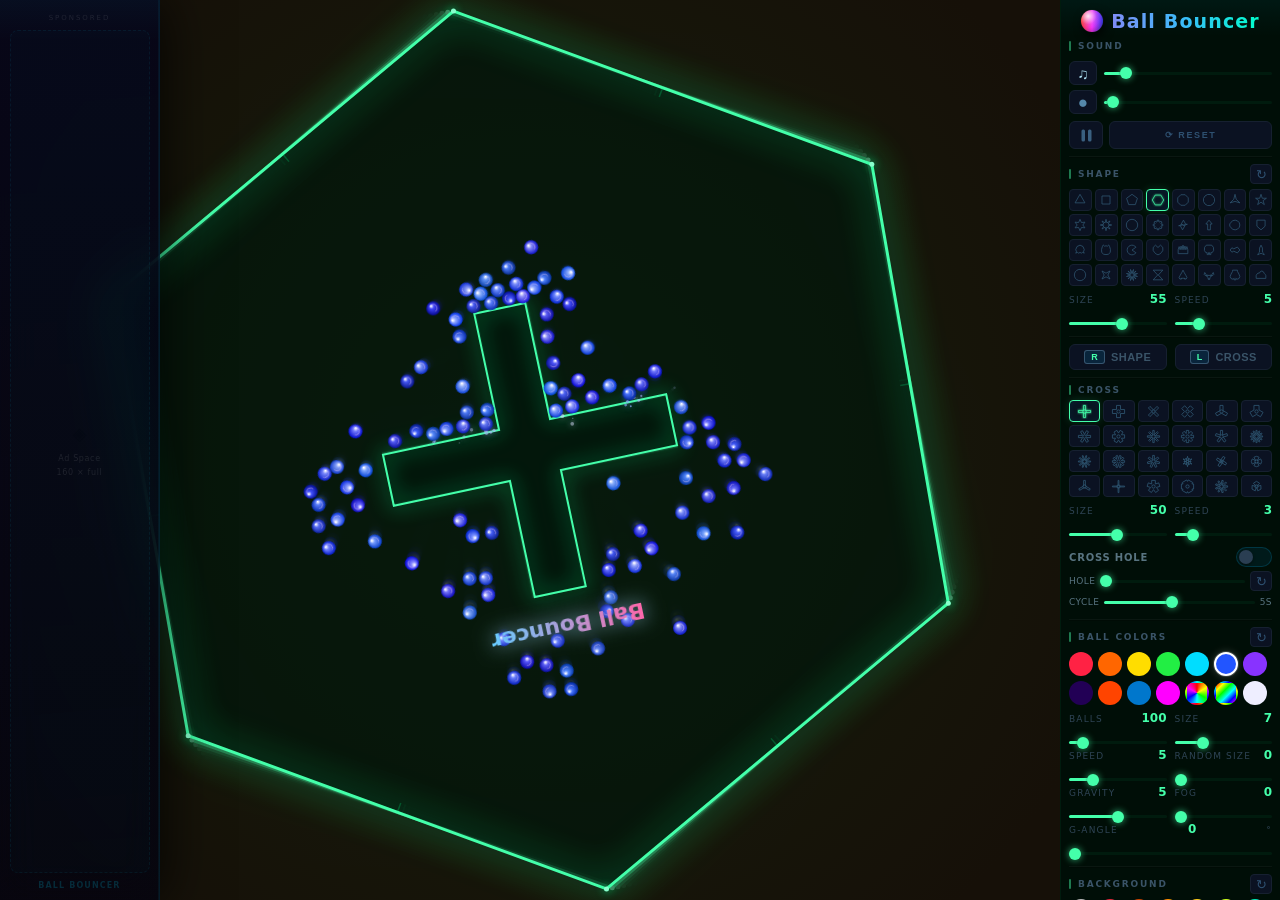
==== commit 899bbe71: "feat: v1.4.0 — gravity direction, collision sparks, glassmorphism ad overlay - G-Angle slider (0–359" ====
--- a/ballbouncer.html
+++ b/ballbouncer.html
@@ -54,28 +54,42 @@
         .rnd-row { display:flex; gap:6px; margin-top:6px; }
         .rnd-row .toggle-row { flex:1; font-size:8px; padding:2px 0; margin-top:0; }
 
-        /* ── Ad column ─────────────────────────────────── */
+        /* ── Ad column — floating overlay ───────────────── */
         #ad-left {
-            width:160px; flex-shrink:0;
-            background:#060616;
-            border-right:1px solid #0e1628;
+            position:fixed; left:0; top:0;
+            width:160px; height:100vh; z-index:100;
             display:flex; flex-direction:column; align-items:center;
-            padding:14px 10px; gap:14px; overflow:hidden;
-        }
-        @media (max-width:960px) { #ad-left { display:none; } }
+            padding:14px 8px 10px; gap:8px; overflow:hidden;
+            background:linear-gradient(175deg,rgba(6,6,26,.90) 0%,rgba(4,4,16,.82) 100%);
+            backdrop-filter:blur(18px) saturate(1.3);
+            -webkit-backdrop-filter:blur(18px) saturate(1.3);
+            border-right:1px solid rgba(0,212,255,.10);
+            box-shadow:4px 0 50px rgba(0,0,0,.75), inset -1px 0 0 rgba(0,212,255,.06);
+        }
+        #ad-left::after {
+            content:''; position:absolute; top:0; left:0; right:0; height:40px;
+            background:linear-gradient(to bottom,rgba(0,212,255,.04),transparent);
+            pointer-events:none;
+        }
+        @media (max-width:800px) { #ad-left { display:none; } }
 
         .ad-label {
-            font-size:8px; letter-spacing:.22em; text-transform:uppercase;
-            color:#18263a; width:100%; text-align:center;
+            font-size:7px; letter-spacing:.28em; text-transform:uppercase;
+            color:rgba(255,255,255,.10); width:100%; text-align:center; flex-shrink:0;
         }
         .ad-placeholder {
-            width:140px; height:300px;
-            border:1px dashed #131326; border-radius:6px;
+            flex:1; width:140px;
+            border:1px dashed rgba(0,212,255,.07); border-radius:8px;
             display:flex; flex-direction:column;
             align-items:center; justify-content:center; gap:8px;
-        }
-        .ad-placeholder-icon { font-size:22px; opacity:.15; }
-        .ad-placeholder span { font-size:9px; color:#18263a; text-align:center; line-height:1.7; letter-spacing:.08em; }
+            background:rgba(0,212,255,.015);
+        }
+        .ad-placeholder-icon { font-size:18px; opacity:.08; }
+        .ad-placeholder span { font-size:8px; color:rgba(255,255,255,.10); text-align:center; line-height:1.7; letter-spacing:.08em; }
+        .ad-footer {
+            flex-shrink:0; font-size:8px; font-weight:700; letter-spacing:.14em;
+            text-transform:uppercase; color:rgba(0,212,255,.18);
+        }
 
         /* ── Panel ─────────────────────────────────────── */
         #panel {
@@ -418,7 +432,7 @@
         Google AdSense setup:
         1. Replace ca-pub-XXXXXXXXXXXXXXXX with your Publisher ID
         2. Replace XXXXXXXXXX with your Ad Slot ID
-        3. Uncomment the three blocks below
+        3. Uncomment the ins block below (use "auto" format for full-height fill)
     -->
     <!--
     <script async src="https://pagead2.googlesyndication.com/pagead/js/adsbygoogle.js?client=ca-pub-XXXXXXXXXXXXXXXX" crossorigin="anonymous"></script>
@@ -431,8 +445,9 @@
     -->
     <div class="ad-placeholder">
         <div class="ad-placeholder-icon">◈</div>
-        <span>Ad Space<br>160 × 600</span>
+        <span>Ad Space<br>160 × full</span>
     </div>
+    <div class="ad-footer">Ball Bouncer</div>
 </div>
 
 <canvas id="c"></canvas>
@@ -589,6 +604,10 @@
                 <input type="range" id="sFogTrail" min="0" max="30" value="0">
             </div>
         </div>
+        <div class="ctrl">
+            <label>G-Angle <span id="vGravityAngle">0</span>°</label>
+            <input type="range" id="sGravityAngle" min="0" max="359" value="0">
+        </div>
     </div>
 
     <hr class="sep">
@@ -669,9 +688,8 @@
 
 let cachedAdW = 0;
 function resizeCanvas() {
-    const adEl = document.getElementById('ad-left');
-    cachedAdW  = adEl ? adEl.offsetWidth : 0;
-    const cssW = window.innerWidth - PANEL_W - cachedAdW;
+    cachedAdW = 0; // ad-left is a fixed overlay; canvas extends underneath it
+    const cssW = window.innerWidth - PANEL_W;
     const cssH = window.innerHeight;
     c.width  = Math.round(cssW * DPR);
     c.height = Math.round(cssH * DPR);
@@ -1220,7 +1238,7 @@
 });
 
 // ── Physics state ──────────────────────────────────────────────
-let gravity = 0.13, maxBallSpeed = 15, spin = 0.013;
+let gravity = 0.13, gravityAngle = 0, maxBallSpeed = 15, spin = 0.013;
 let shapeAngle = 0, INNER_R = SHAPE_R * 0.35;
 let innerShapeAngle = 0, innerSpin = 0.008;
 let shapeSpinSign = 1, innerSpinSign = 1;
@@ -1412,7 +1430,7 @@
 const DEFAULTS = {
     balls:100, ballSize:_defaultR, gravity:5, ballSpeed:5, shapeSpeed:5, shapeSize:55,
     volume:10, ballSound:2, crossSize:50, crossSpeed:3,
-    animSpeed:5, fogTrail:0, sizeRandomness:0, crossHole:false, crossHoleSize:1, crossHoleTimeout:5,
+    animSpeed:5, fogTrail:0, sizeRandomness:0, gravityAngle:0, crossHole:false, crossHoleSize:1, crossHoleTimeout:5,
     shapeIdx:3, crossIdx:0,
     themeId:'cyber', ballThemeId:'standard', fogThemeId:'standard',
     audioMuted:false, ballSoundMuted:false,
@@ -1434,6 +1452,7 @@
         crossSize:     +document.getElementById('sCrossSize').value,
         crossSpeed:    +document.getElementById('sCrossSpeed').value,
         animSpeed:     +document.getElementById('sAnimSpeed').value,
+        gravityAngle:  +document.getElementById('sGravityAngle').value,
         fogTrail:      +document.getElementById('sFogTrail').value,
         sizeRandomness:+document.getElementById('sSizeRandom').value,
         shapeIdx:      SHAPES.indexOf(currentShape),
@@ -1464,6 +1483,7 @@
     set('sCrossSize',   s.crossSize);
     set('sCrossSpeed',  s.crossSpeed);
     set('sAnimSpeed',   s.animSpeed ?? 5);
+    set('sGravityAngle', s.gravityAngle ?? 0);
     set('sFogTrail',    s.fogTrail);
     set('sSizeRandom',  s.sizeRandomness);
     if (s.volume != null) {
@@ -1540,6 +1560,7 @@
 }
 slider('sFogTrail',   'vFogTrail',   v => { trailLength = v; if (!v) balls.forEach(b => { b.trail = null; }); });
 slider('sGravity',    'vGravity',    v => { gravity = v * 0.026; });
+slider('sGravityAngle', 'vGravityAngle', v => { gravityAngle = v; });
 slider('sBallSpeed',  'vBallSpeed',  v => { maxBallSpeed = v * 3; });
 slider('sShapeSpeed', 'vShapeSpeed', v => { spin = v * 0.0026 * shapeSpinSign; });
 slider('sShapeSize',  'vShapeSize',  v => {
@@ -1810,6 +1831,7 @@
                 ball.vx -= fj * tx; ball.vy -= fj * ty;
                 ball.omega += fj / ball.r;
                 playBallHit(Math.hypot(ball.vx, ball.vy), ball.x);
+                if (Math.abs(vn) > 1.5) addSparks(ball, cpx, cpy);
             }
             ball.x += nx * (ball.r - dist);
             ball.y += ny * (ball.r - dist);
@@ -1849,6 +1871,7 @@
                 ball.vx -= fj * tx; ball.vy -= fj * ty;
                 ball.omega += fj / ball.r;
                 playBallHit(Math.hypot(ball.vx, ball.vy), ball.x);
+                if (Math.abs(vn) > 1.5) addSparks(ball, cpx, cpy);
             }
             ball.x += nx * (ball.r - dist);
             ball.y += ny * (ball.r - dist);
@@ -1971,7 +1994,9 @@
         const iVerts = innerShapeVerts(innerShapeAngle);
         if (s === SUBSTEPS - 1) { lastVerts = verts; lastInnerVerts = iVerts; }
         for (const ball of balls) {
-            ball.vy += gravity / SUBSTEPS;
+            const _gRad = gravityAngle * Math.PI / 180;
+            ball.vx += Math.sin(_gRad) * gravity / SUBSTEPS;
+            ball.vy += Math.cos(_gRad) * gravity / SUBSTEPS;
             let spd = Math.hypot(ball.vx, ball.vy);
             if (spd > maxBallSpeed) { const f = maxBallSpeed / spd; ball.vx *= f; ball.vy *= f; }
             ball.vx *= 0.9994; ball.vy *= 0.9994;
@@ -2031,6 +2056,29 @@
     ctx.beginPath(); ctx.arc(px, py, r, 0, Math.PI * 2);
     ctx.fillStyle = hl; ctx.fill();
     ctx.restore();
+}
+
+// ── Collision sparks ───────────────────────────────────────────
+const sparks = [];
+const MAX_SPARKS = 300;
+
+function addSparks(ball, wx, wy) {
+    if (sparks.length >= MAX_SPARKS) return;
+    const count = 3 + Math.floor(Math.random() * 3);
+    const hue   = `hsl(${ball.h},${ball.s}%,${Math.min(ball.l + 25, 95)}%)`;
+    for (let i = 0; i < count; i++) {
+        const angle = Math.random() * Math.PI * 2;
+        const spd   = 0.8 + Math.random() * 2.5;
+        sparks.push({
+            x: wx, y: wy,
+            vx: Math.cos(angle) * spd + ball.vx * 0.12,
+            vy: Math.sin(angle) * spd + ball.vy * 0.12,
+            life: 1.0,
+            decay: 0.06 + Math.random() * 0.08,
+            r: 1.0 + Math.random() * 1.8,
+            color: hue,
+        });
+    }
 }
 
 // ── Draw ───────────────────────────────────────────────────────
@@ -2196,6 +2244,31 @@
         ctx.restore();
     }
 
+    // Collision sparks
+    if (sparks.length > 0) {
+        ctx.save();
+        const _gRad = gravityAngle * Math.PI / 180;
+        const _gx = Math.sin(_gRad) * gravity * 0.25;
+        const _gy = Math.cos(_gRad) * gravity * 0.25;
+        for (let i = sparks.length - 1; i >= 0; i--) {
+            const s = sparks[i];
+            s.x  += s.vx; s.y += s.vy;
+            s.vx *= 0.97; s.vy *= 0.97;
+            s.vx += _gx;  s.vy += _gy;
+            s.life -= s.decay;
+            if (s.life <= 0) { sparks.splice(i, 1); continue; }
+            const alpha = s.life * s.life;
+            ctx.globalAlpha = alpha;
+            ctx.shadowBlur  = 6;
+            ctx.shadowColor = s.color;
+            ctx.fillStyle   = s.color;
+            ctx.beginPath();
+            ctx.arc(s.x, s.y, s.r * s.life, 0, Math.PI * 2);
+            ctx.fill();
+        }
+        ctx.restore();
+    }
+
     // Balls with spin rotation (skip off-screen balls)
     for (const ball of balls) {
         if (ball.x + ball.r < 0 || ball.x - ball.r > W ||
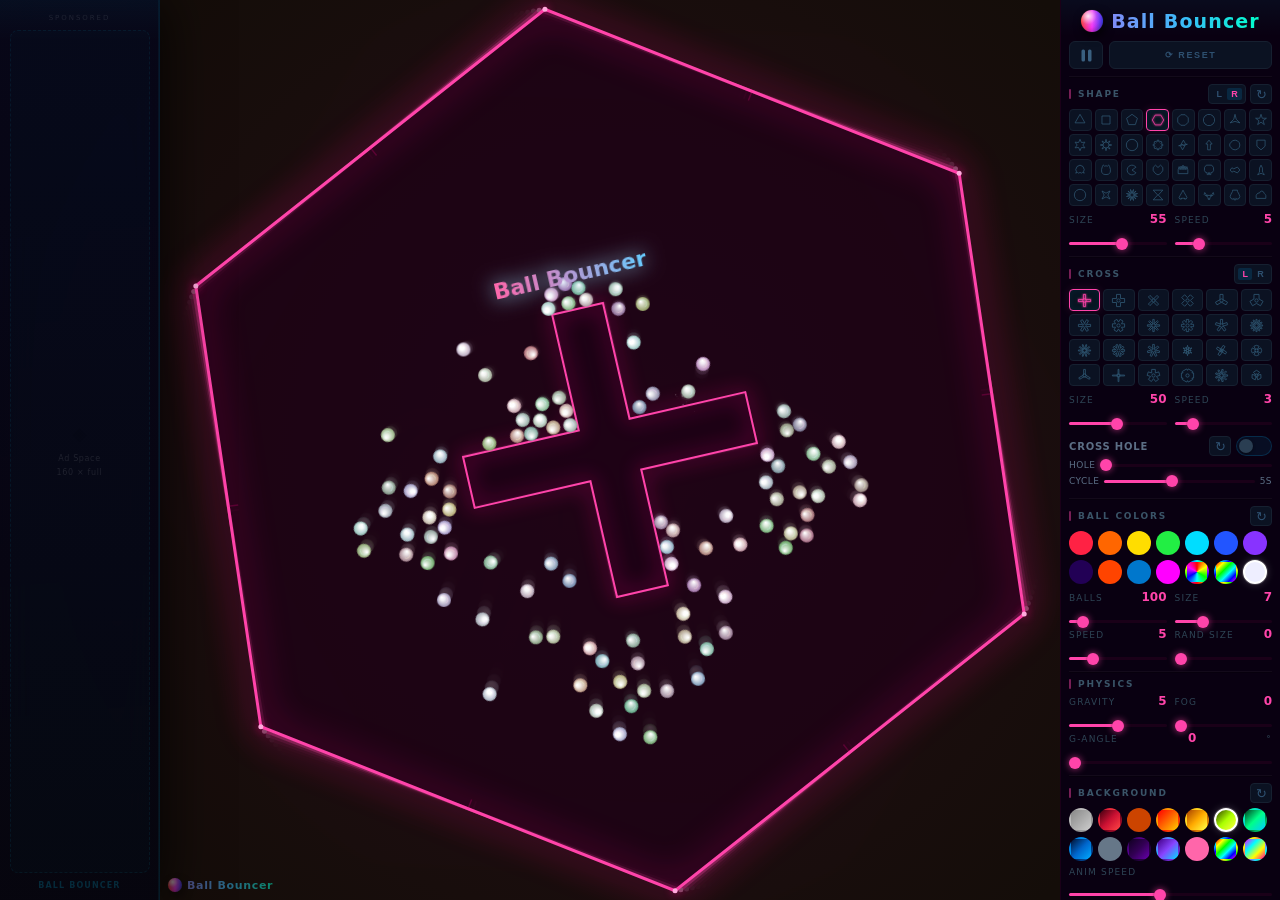
==== commit 6e48eedd: "feat: panel rework, L/R dir badges, ad-aware cx, bottom-left logo, hole min=2 - Panel order: Logo → " ====
--- a/ballbouncer.html
+++ b/ballbouncer.html
@@ -284,6 +284,34 @@
         #muteBtn     .btn-icon { color:#aaddee; font-size:15px; }
         #ballMuteBtn .btn-icon { color:#5588aa; font-size:17px; }
 
+        /* ── Dir mini-button (shows both L and R) ──────── */
+        .dir-btn-mini {
+            flex-shrink:0;
+            background:#0b1222; border:1.5px solid #162030;
+            border-radius:4px; cursor:pointer;
+            display:flex; align-items:center; gap:1px;
+            height:20px; padding:0 3px;
+            transition:border-color .15s, background .15s;
+        }
+        .dir-btn-mini:hover { border-color:#006688; background:#0d1830; }
+        .dir-btn-mini:active { transform:scale(0.95); }
+        .dir-badge {
+            font-size:9px; font-weight:800; letter-spacing:.03em;
+            color:#2e5070; padding:1px 4px; border-radius:2px;
+            transition:color .15s, background .15s;
+        }
+        .dir-badge.on { color:var(--accent); background:rgba(0,180,255,.14); }
+
+        /* ── Bottom-left logo ───────────────────────────── */
+        #logo-bl {
+            position:fixed; left:8px; bottom:8px; z-index:50;
+            display:flex; align-items:center; gap:5px;
+            pointer-events:none; opacity:0.50;
+        }
+        @media (min-width:801px) { #logo-bl { left:168px; } }
+        #logo-bl .logo-ball  { width:14px; height:14px; }
+        #logo-bl .logo-title { font-size:11px; }
+
         /* ── Action row (Pause + Reset) ─────────────────── */
         .action-row { display:flex; gap:6px; }
 
@@ -453,6 +481,12 @@
 <canvas id="c"></canvas>
 <div id="canvas-logo">Ball Bouncer</div>
 
+<!-- Bottom-left logo mirror -->
+<div id="logo-bl">
+    <div class="logo-ball"></div>
+    <div class="logo-title">Ball Bouncer</div>
+</div>
+
 <!-- ── Control panel ──────────────────────────────────────────── -->
 <div id="panel">
 
@@ -460,27 +494,6 @@
     <div id="logo">
         <div class="logo-ball"></div>
         <div class="logo-title">Ball Bouncer</div>
-    </div>
-
-    <!-- Sound -->
-    <div id="sound-section">
-        <div class="sec-title" data-i18n="sound">Sound</div>
-        <div id="audio-bar">
-            <div class="audio-row">
-                <button id="muteBtn" class="mute-btn" title="Toggle music">
-                    <span class="btn-icon">&#9835;</span>
-                    <span class="mute-slash"></span>
-                </button>
-                <input type="range" id="sVolume" min="0" max="100" value="10" title="Music volume">
-            </div>
-            <div class="audio-row">
-                <button id="ballMuteBtn" class="mute-btn" title="Toggle ball sounds">
-                    <span class="btn-icon">&#9679;</span>
-                    <span class="mute-slash"></span>
-                </button>
-                <input type="range" id="sBallSound" min="0" max="100" value="2" title="Ball hit volume">
-            </div>
-        </div>
     </div>
 
     <!-- Actions -->
@@ -500,7 +513,13 @@
     <div>
         <div class="sec-header">
             <div class="sec-title" data-i18n="shape">Shape</div>
-            <button class="rnd-btn" id="rndShape" title="Random shape">&#8635;</button>
+            <div style="display:flex;gap:4px;align-items:center">
+                <button id="dirShape" class="dir-btn-mini" title="Reverse shape rotation">
+                    <span id="dirShapeL" class="dir-badge">L</span>
+                    <span id="dirShapeR" class="dir-badge on">R</span>
+                </button>
+                <button class="rnd-btn" id="rndShape" title="Random shape">&#8635;</button>
+            </div>
         </div>
         <div id="shape-grid"></div>
         <div class="ctrl-pair" style="margin-top:6px">
@@ -517,21 +536,15 @@
 
     <hr class="sep">
 
-    <!-- Direction controls -->
-    <div class="ctrl-pair" style="margin:0">
-        <button id="dirShape" class="dir-btn" title="Reverse shape rotation">
-            <span id="dirShapeLabel" class="dir-label">R</span>Shape
-        </button>
-        <button id="dirCross" class="dir-btn" title="Reverse cross rotation">
-            <span id="dirCrossLabel" class="dir-label">L</span>Cross
-        </button>
-    </div>
-
-    <hr class="sep">
-
     <!-- Cross -->
     <div>
-        <div class="sec-title" data-i18n="cross">Cross</div>
+        <div class="sec-header">
+            <div class="sec-title" data-i18n="cross">Cross</div>
+            <button id="dirCross" class="dir-btn-mini" title="Reverse cross rotation">
+                <span id="dirCrossL" class="dir-badge on">L</span>
+                <span id="dirCrossR" class="dir-badge">R</span>
+            </button>
+        </div>
         <div id="cross-grid"></div>
         <div class="ctrl-pair" style="margin-top:6px">
             <div class="ctrl">
@@ -543,19 +556,22 @@
                 <input type="range" id="sCrossSpeed" min="0" max="20" value="3">
             </div>
         </div>
-        <label class="toggle-row">
+        <!-- Cross Hole toggle with cycle button -->
+        <div class="toggle-row">
             <span data-i18n="crossHole">Cross Hole</span>
-            <span class="toggle-switch">
-                <input type="checkbox" id="crossHoleCheck">
-                <span class="toggle-track"></span>
-                <span class="toggle-thumb"></span>
+            <span style="display:flex;align-items:center;gap:5px;flex-shrink:0">
+                <button id="holeCycleBtn" class="hole-cycle-btn" title="Advance to next arm">&#8635;</button>
+                <label class="toggle-switch">
+                    <input type="checkbox" id="crossHoleCheck">
+                    <span class="toggle-track"></span>
+                    <span class="toggle-thumb"></span>
+                </label>
             </span>
-        </label>
+        </div>
         <div class="hole-controls">
             <span data-i18n="hole">Hole</span>
             <input type="range" id="sCrossHoleSize" class="hole-ctrl-slider"
-                   min="1" max="2" value="1" step="1" title="Hole size">
-            <button id="holeCycleBtn" class="hole-cycle-btn" title="Advance to next arm">&#8635;</button>
+                   min="2" max="3" value="2" step="1" title="Hole size">
         </div>
         <div class="hole-controls">
             <span data-i18n="cycle">Cycle</span>
@@ -590,10 +606,17 @@
                 <input type="range" id="sBallSpeed" min="1" max="20" value="5">
             </div>
             <div class="ctrl">
-                <label>Random Size <span id="vSizeRandom">0</span></label>
+                <label>Rand Size <span id="vSizeRandom">0</span></label>
                 <input type="range" id="sSizeRandom" min="0" max="10" value="0">
             </div>
         </div>
+    </div>
+
+    <hr class="sep">
+
+    <!-- Physics -->
+    <div>
+        <div class="sec-title" data-i18n="physics">Physics</div>
         <div class="ctrl-pair">
             <div class="ctrl">
                 <label>Gravity <span id="vGravity">5</span></label>
@@ -656,6 +679,29 @@
 
     <hr class="sep">
 
+    <!-- Sound -->
+    <div id="sound-section">
+        <div class="sec-title" data-i18n="sound">Sound</div>
+        <div id="audio-bar">
+            <div class="audio-row">
+                <button id="muteBtn" class="mute-btn" title="Toggle music">
+                    <span class="btn-icon">&#9835;</span>
+                    <span class="mute-slash"></span>
+                </button>
+                <input type="range" id="sVolume" min="0" max="100" value="10" title="Music volume">
+            </div>
+            <div class="audio-row">
+                <button id="ballMuteBtn" class="mute-btn" title="Toggle ball sounds">
+                    <span class="btn-icon">&#9679;</span>
+                    <span class="mute-slash"></span>
+                </button>
+                <input type="range" id="sBallSound" min="0" max="100" value="2" title="Ball hit volume">
+            </div>
+        </div>
+    </div>
+
+    <hr class="sep">
+
     <!-- Language -->
     <div>
         <div class="sec-title" data-i18n="language">Language</div>
@@ -687,8 +733,10 @@
 const DPR = Math.min(window.devicePixelRatio || 1, 2);
 
 let cachedAdW = 0;
+function adVisW() { return window.innerWidth > 800 ? 160 : 0; }
 function resizeCanvas() {
-    cachedAdW = 0; // ad-left is a fixed overlay; canvas extends underneath it
+    cachedAdW = 0; // ad-left is a fixed overlay; canvas starts at x=0
+    const adW  = adVisW();
     const cssW = window.innerWidth - PANEL_W;
     const cssH = window.innerHeight;
     c.width  = Math.round(cssW * DPR);
@@ -696,8 +744,10 @@
     c.style.width  = cssW + 'px';
     c.style.height = cssH + 'px';
     ctx.setTransform(DPR, 0, 0, DPR, 0, 0);
-    W = cssW; H = cssH; cx = W / 2; cy = H / 2;
-    SHAPE_R = (shapeSize / 100) * 0.90 * Math.min(W, H);
+    W = cssW; H = cssH;
+    cx = adW + (cssW - adW) / 2; // center in unobstructed area (right of ad)
+    cy = H / 2;
+    SHAPE_R = (shapeSize / 100) * 0.90 * Math.min(cssW - adW, H);
 }
 resizeCanvas();
 
@@ -1242,7 +1292,7 @@
 let shapeAngle = 0, INNER_R = SHAPE_R * 0.35;
 let innerShapeAngle = 0, innerSpin = 0.008;
 let shapeSpinSign = 1, innerSpinSign = 1;
-let crossHoleEnabled = false, crossHoleTip = null, crossHoleHalf = 1;
+let crossHoleEnabled = false, crossHoleTip = null, crossHoleHalf = 2;
 let crossHoleArmIdx = 0, crossHoleNextChange = 0, crossHoleInterval = 5000;
 let logoArmIdx = 0, logoNextChange = 0;
 
@@ -1430,7 +1480,7 @@
 const DEFAULTS = {
     balls:100, ballSize:_defaultR, gravity:5, ballSpeed:5, shapeSpeed:5, shapeSize:55,
     volume:10, ballSound:2, crossSize:50, crossSpeed:3,
-    animSpeed:5, fogTrail:0, sizeRandomness:0, gravityAngle:0, crossHole:false, crossHoleSize:1, crossHoleTimeout:5,
+    animSpeed:5, fogTrail:0, sizeRandomness:0, gravityAngle:0, crossHole:false, crossHoleSize:2, crossHoleTimeout:5,
     shapeIdx:3, crossIdx:0,
     themeId:'cyber', ballThemeId:'standard', fogThemeId:'standard',
     audioMuted:false, ballSoundMuted:false,
@@ -1461,6 +1511,8 @@
         ballThemeId:   currentBallTheme.id,
         fogThemeId:    currentFogTheme.id,
         audioMuted, ballSoundMuted,
+        shapeDir: shapeSpinSign,
+        crossDir: innerSpinSign,
         crossHole: crossHoleEnabled,
         crossHoleSize: crossHoleHalf,
         crossHoleTimeout: Math.min(crossHoleInterval / 1000, 10),
@@ -1469,6 +1521,9 @@
 
 function applySettings(s) {
     _suppressSave = true;
+    // Restore direction signs before sliders fire (sliders use signs)
+    if (s.shapeDir != null) shapeSpinSign = s.shapeDir;
+    if (s.crossDir != null) innerSpinSign = s.crossDir;
     const set = (id, val) => {
         if (val == null) return;
         const el = document.getElementById(id);
@@ -1515,7 +1570,7 @@
         if (!crossHoleEnabled) balls.forEach(b => { b.insideCross = false; });
     }
     if (s.crossHoleSize != null) {
-        crossHoleHalf = s.crossHoleSize;
+        crossHoleHalf = Math.max(2, s.crossHoleSize);
         const el = document.getElementById('sCrossHoleSize');
         el.value = crossHoleHalf; trackBg(el);
     }
@@ -1526,6 +1581,9 @@
         el.value = v; trackBg(el);
         document.getElementById('vCrossHoleTimeout').textContent = v + 's';
     }
+    // Refresh direction indicators after all settings applied
+    updateDirBtn('dirShapeL', 'dirShapeR', shapeSpinSign >= 0);
+    updateDirBtn('dirCrossL', 'dirCrossR', innerSpinSign < 0);
     _suppressSave = false;
 }
 
@@ -1600,7 +1658,7 @@
 function updateHoleSizeMax() {
     const iV = innerShapeVerts(innerShapeAngle);
     const n  = iV.length;
-    const maxHalf = Math.max(1, Math.floor((n - 2) / 2));
+    const maxHalf = Math.max(2, Math.floor((n - 2) / 2));
     const el = document.getElementById('sCrossHoleSize');
     el.max = maxHalf;
     if (+el.value > maxHalf) {
@@ -2402,14 +2460,14 @@
 
 // ── i18n ───────────────────────────────────────────────────────
 const STRINGS = {
-    en: { sound:'Sound', shape:'Shape', cross:'Cross', crossHole:'Cross Hole', ballColors:'Ball Colors', background:'Background', theme:'Theme', language:'Language', hole:'Hole', cycle:'Cycle', randomBg:'Random Bg', randomTheme:'Random Theme', animSpeed:'Anim Speed' },
-    de: { sound:'Ton', shape:'Form', cross:'Kreuz', crossHole:'Kreuzloch', ballColors:'Ballfarben', background:'Hintergrund', theme:'Thema', language:'Sprache', hole:'Loch', cycle:'Wechsel', randomBg:'Zuf. Bg', randomTheme:'Zuf. Thema', animSpeed:'Animtempo' },
-    es: { sound:'Sonido', shape:'Forma', cross:'Cruz', crossHole:'Agujero Cruz', ballColors:'Colores Bola', background:'Fondo', theme:'Tema', language:'Idioma', hole:'Agujero', cycle:'Ciclo', randomBg:'Bg Aleatorio', randomTheme:'Tema Aleatorio', animSpeed:'Vel. Anim.' },
-    fr: { sound:'Son', shape:'Forme', cross:'Croix', crossHole:'Trou Croix', ballColors:'Couleurs Balle', background:'Arrière-plan', theme:'Thème', language:'Langue', hole:'Trou', cycle:'Cycle', randomBg:'Bg Aléat.', randomTheme:'Thème Aléat.', animSpeed:'Vit. Anim.' },
-    it: { sound:'Suono', shape:'Forma', cross:'Croce', crossHole:'Buco Croce', ballColors:'Colori Palla', background:'Sfondo', theme:'Tema', language:'Lingua', hole:'Buco', cycle:'Ciclo', randomBg:'Bg Casuale', randomTheme:'Tema Casuale', animSpeed:'Vel. Anim.' },
-    pt: { sound:'Som', shape:'Forma', cross:'Cruz', crossHole:'Buraco Cruz', ballColors:'Cores Bola', background:'Plano de Fundo', theme:'Tema', language:'Idioma', hole:'Buraco', cycle:'Ciclo', randomBg:'Bg Aleatório', randomTheme:'Tema Aleatório', animSpeed:'Vel. Anim.' },
-    ja: { sound:'サウンド', shape:'形', cross:'クロス', crossHole:'穴', ballColors:'ボール色', background:'背景', theme:'テーマ', language:'言語', hole:'穴', cycle:'サイクル', randomBg:'ランダムBg', randomTheme:'ランダムテーマ', animSpeed:'アニメ速度' },
-    zh: { sound:'声音', shape:'形状', cross:'十字', crossHole:'十字孔', ballColors:'球颜色', background:'背景', theme:'主题', language:'语言', hole:'孔', cycle:'循环', randomBg:'随机背景', randomTheme:'随机主题', animSpeed:'动画速度' },
+    en: { sound:'Sound', shape:'Shape', cross:'Cross', crossHole:'Cross Hole', ballColors:'Ball Colors', background:'Background', theme:'Theme', language:'Language', hole:'Hole', cycle:'Cycle', randomBg:'Random Bg', randomTheme:'Random Theme', animSpeed:'Anim Speed', physics:'Physics' },
+    de: { sound:'Ton', shape:'Form', cross:'Kreuz', crossHole:'Kreuzloch', ballColors:'Ballfarben', background:'Hintergrund', theme:'Thema', language:'Sprache', hole:'Loch', cycle:'Wechsel', randomBg:'Zuf. Bg', randomTheme:'Zuf. Thema', animSpeed:'Animtempo', physics:'Physik' },
+    es: { sound:'Sonido', shape:'Forma', cross:'Cruz', crossHole:'Agujero Cruz', ballColors:'Colores Bola', background:'Fondo', theme:'Tema', language:'Idioma', hole:'Agujero', cycle:'Ciclo', randomBg:'Bg Aleatorio', randomTheme:'Tema Aleatorio', animSpeed:'Vel. Anim.', physics:'Física' },
+    fr: { sound:'Son', shape:'Forme', cross:'Croix', crossHole:'Trou Croix', ballColors:'Couleurs Balle', background:'Arrière-plan', theme:'Thème', language:'Langue', hole:'Trou', cycle:'Cycle', randomBg:'Bg Aléat.', randomTheme:'Thème Aléat.', animSpeed:'Vit. Anim.', physics:'Physique' },
+    it: { sound:'Suono', shape:'Forma', cross:'Croce', crossHole:'Buco Croce', ballColors:'Colori Palla', background:'Sfondo', theme:'Tema', language:'Lingua', hole:'Buco', cycle:'Ciclo', randomBg:'Bg Casuale', randomTheme:'Tema Casuale', animSpeed:'Vel. Anim.', physics:'Fisica' },
+    pt: { sound:'Som', shape:'Forma', cross:'Cruz', crossHole:'Buraco Cruz', ballColors:'Cores Bola', background:'Plano de Fundo', theme:'Tema', language:'Idioma', hole:'Buraco', cycle:'Ciclo', randomBg:'Bg Aleatório', randomTheme:'Tema Aleatório', animSpeed:'Vel. Anim.', physics:'Física' },
+    ja: { sound:'サウンド', shape:'形', cross:'クロス', crossHole:'穴', ballColors:'ボール色', background:'背景', theme:'テーマ', language:'言語', hole:'穴', cycle:'サイクル', randomBg:'ランダムBg', randomTheme:'ランダムテーマ', animSpeed:'アニメ速度', physics:'物理' },
+    zh: { sound:'声音', shape:'形状', cross:'十字', crossHole:'十字孔', ballColors:'球颜色', background:'背景', theme:'主题', language:'语言', hole:'孔', cycle:'循环', randomBg:'随机背景', randomTheme:'随机主题', animSpeed:'动画速度', physics:'物理' },
 };
 let currentLang = 'en';
 
@@ -2436,18 +2494,29 @@
     setLang(this.value);
 });
 
-// ── Random buttons ─────────────────────────────────────────────
 // ── Direction buttons ──────────────────────────────────────────
+function updateDirBtn(lId, rId, isRight) {
+    const l = document.getElementById(lId), r = document.getElementById(rId);
+    if (l) l.className = isRight ? 'dir-badge' : 'dir-badge on';
+    if (r) r.className = isRight ? 'dir-badge on' : 'dir-badge';
+}
+
 document.getElementById('dirShape').addEventListener('click', function() {
     shapeSpinSign = -shapeSpinSign;
     spin = -spin;
-    document.getElementById('dirShapeLabel').textContent = shapeSpinSign >= 0 ? 'R' : 'L';
+    updateDirBtn('dirShapeL', 'dirShapeR', shapeSpinSign >= 0);
+    saveSettings();
 });
 document.getElementById('dirCross').addEventListener('click', function() {
     innerSpinSign = -innerSpinSign;
     innerSpin = -innerSpin;
-    document.getElementById('dirCrossLabel').textContent = innerSpinSign < 0 ? 'R' : 'L';
+    updateDirBtn('dirCrossL', 'dirCrossR', innerSpinSign < 0);
+    saveSettings();
 });
+
+// Initial indicator state (shape=CW/R, cross=CCW/L)
+updateDirBtn('dirShapeL', 'dirShapeR', true);
+updateDirBtn('dirCrossL', 'dirCrossR', false);
 
 document.getElementById('rndShape').addEventListener('click', () => {
     const btns = [...shapeGrid.querySelectorAll('.shape-btn')];
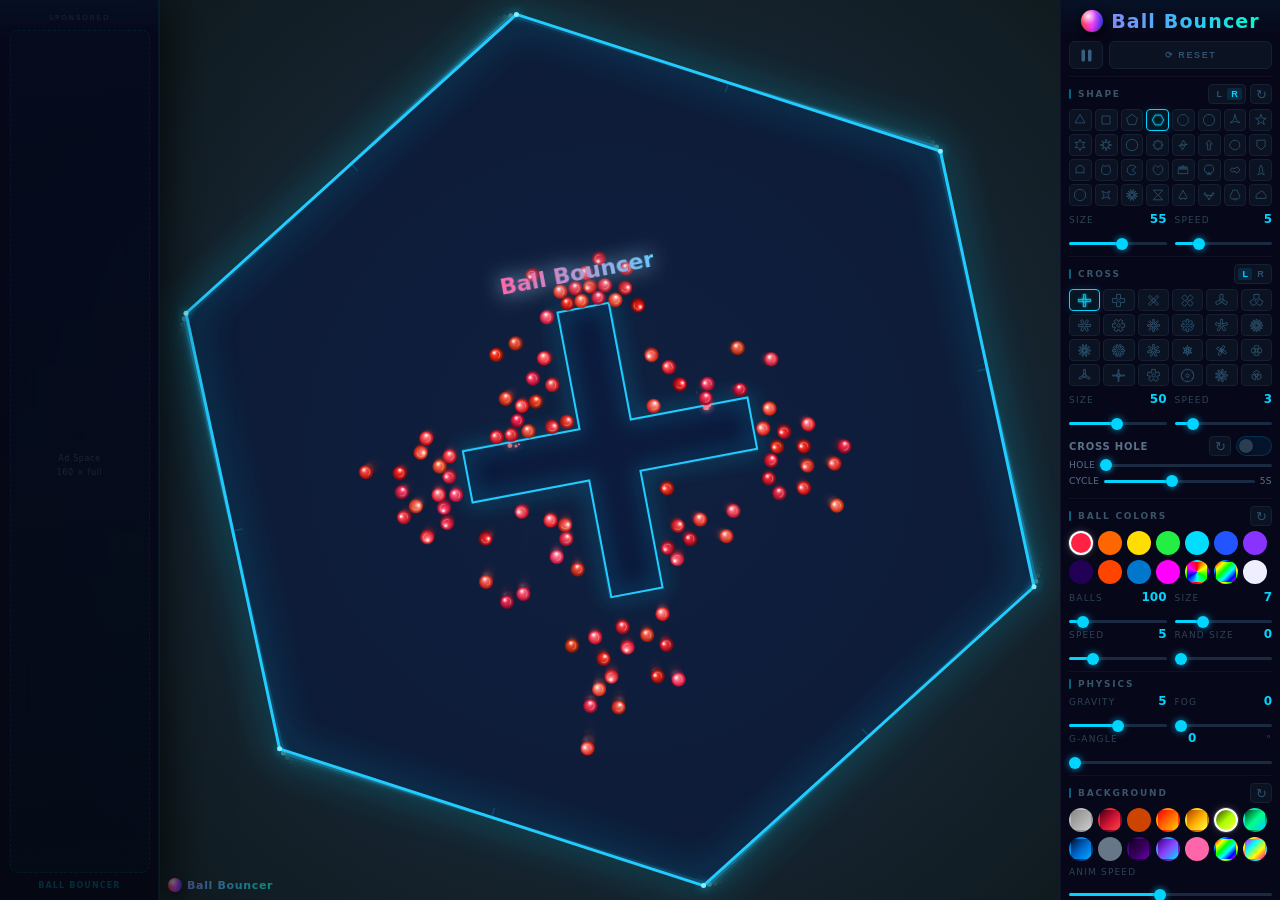
==== commit 5f33de78: "feat: redesign music as sci-fi ambient (no percussion) Remove kick/bass/hi-hat entirely. Replace wit" ====
--- a/ballbouncer.html
+++ b/ballbouncer.html
@@ -1082,15 +1082,6 @@
 let audioVol = 0.10, audioStarted = false, ballSoundVol = 0.02;
 let soundsThisFrame = 0;
 const MAX_SOUNDS_PER_FRAME = 3;
-let noiseBuffer = null;
-
-function makeNoiseBuffer() {
-    const len = Math.floor(audioCtx.sampleRate * 0.1);
-    const buf = audioCtx.createBuffer(1, len, audioCtx.sampleRate);
-    const d = buf.getChannelData(0);
-    for (let i = 0; i < len; i++) d[i] = Math.random() * 2 - 1;
-    return buf;
-}
 
 function startAudio() {
     if (audioStarted) return;
@@ -1098,20 +1089,22 @@
     try {
         audioCtx = new (window.AudioContext || window.webkitAudioContext)();
 
-        const revLen = Math.floor(audioCtx.sampleRate * 1.6);
+        // Long airy reverb — 4 s tail for deep space feel
+        const revLen = Math.floor(audioCtx.sampleRate * 4.0);
         const revBuf = audioCtx.createBuffer(2, revLen, audioCtx.sampleRate);
         for (let ch = 0; ch < 2; ch++) {
             const d = revBuf.getChannelData(ch);
             for (let i = 0; i < revLen; i++)
-                d[i] = (Math.random() * 2 - 1) * Math.pow(1 - i / revLen, 2.8);
+                d[i] = (Math.random() * 2 - 1) * Math.pow(1 - i / revLen, 1.6);
         }
         reverbNode = audioCtx.createConvolver();
         reverbNode.buffer = revBuf;
 
-        const delay = audioCtx.createDelay(0.6);
-        delay.delayTime.value = 0.22;
+        // Slow echo (0.9 s, 45 % feedback)
+        const delay = audioCtx.createDelay(1.5);
+        delay.delayTime.value = 0.90;
         const delayFB = audioCtx.createGain();
-        delayFB.gain.value = 0.30;
+        delayFB.gain.value = 0.45;
         delay.connect(delayFB); delayFB.connect(delay);
 
         masterGain = audioCtx.createGain();
@@ -1124,117 +1117,90 @@
         ballGain.gain.value = ballSoundMuted ? 0 : 1;
         ballGain.connect(audioCtx.destination);
 
-        [[55, .06], [110, .04], [164.8, .025]].forEach(([f, g]) => {
-            const osc = audioCtx.createOscillator();
-            const gn  = audioCtx.createGain();
-            osc.type = 'sine';
-            osc.frequency.value = f * (1 + (Math.random() - .5) * 0.004);
-            gn.gain.value = g;
+        // Sub drone: 27.5 Hz sine with ultra-slow tremolo
+        {
+            const osc = audioCtx.createOscillator(), gn = audioCtx.createGain();
+            const trem = audioCtx.createOscillator(), tremG = audioCtx.createGain();
+            osc.type = 'sine'; osc.frequency.value = 27.5;
+            trem.frequency.value = 0.05; tremG.gain.value = 0.012;
+            trem.connect(tremG); tremG.connect(gn.gain);
+            gn.gain.value = 0.032;
             osc.connect(gn); gn.connect(reverbNode);
-            osc.start();
+            osc.start(); trem.start();
+        }
+
+        // Beating double drone: 55 Hz + 55.28 Hz → 0.28 Hz pulse
+        [55, 55.28].forEach(f => {
+            const osc = audioCtx.createOscillator(), gn = audioCtx.createGain();
+            osc.type = 'sine'; osc.frequency.value = f;
+            gn.gain.value = 0.020;
+            osc.connect(gn); gn.connect(reverbNode); osc.start();
         });
 
-        const lfo = audioCtx.createOscillator();
-        const lfoGain = audioCtx.createGain();
-        lfo.frequency.value = 0.33; lfoGain.gain.value = 0.028;
-        lfo.connect(lfoGain); lfo.start();
-
-        [[130.8, 0.022], [196.0, 0.016], [261.6, 0.011]].forEach(([freq, gain]) => {
+        // Tri-pad cluster: three detuned triangle pairs + slow LFO swell
+        const padLfo = audioCtx.createOscillator(), padLfoG = audioCtx.createGain();
+        padLfo.frequency.value = 0.07; padLfoG.gain.value = 0.010;
+        padLfo.connect(padLfoG); padLfo.start();
+        [[110, 0.016], [164.8, 0.011], [220, 0.007]].forEach(([freq, gain]) => {
             const p1 = audioCtx.createOscillator(), p2 = audioCtx.createOscillator();
-            const pg = audioCtx.createGain();
-            p1.type = p2.type = 'sawtooth';
-            p1.frequency.value = freq; p2.frequency.value = freq * 1.004;
+            const filt = audioCtx.createBiquadFilter(), pg = audioCtx.createGain();
+            p1.type = p2.type = 'triangle';
+            p1.frequency.value = freq; p2.frequency.value = freq * 1.0055;
+            filt.type = 'lowpass'; filt.frequency.value = freq * 2.8; filt.Q.value = 0.8;
             pg.gain.value = gain;
-            lfoGain.connect(pg.gain);
-            p1.connect(pg); p2.connect(pg); pg.connect(reverbNode);
+            padLfoG.connect(pg.gain);
+            p1.connect(filt); p2.connect(filt); filt.connect(pg); pg.connect(reverbNode);
             p1.start(); p2.start();
         });
 
-        noiseBuffer = makeNoiseBuffer();
-        scheduleBeat();
+        // Bandpass space shimmer: looped noise through narrow BP filter
+        {
+            const nLen = Math.floor(audioCtx.sampleRate * 3);
+            const nBuf = audioCtx.createBuffer(1, nLen, audioCtx.sampleRate);
+            const nd = nBuf.getChannelData(0);
+            for (let i = 0; i < nLen; i++) nd[i] = Math.random() * 2 - 1;
+            const src = audioCtx.createBufferSource(), gn = audioCtx.createGain();
+            const bp  = audioCtx.createBiquadFilter();
+            src.buffer = nBuf; src.loop = true;
+            bp.type = 'bandpass'; bp.frequency.value = 2800; bp.Q.value = 10;
+            gn.gain.value = 0.0035;
+            src.connect(bp); bp.connect(gn); gn.connect(reverbNode); src.start();
+        }
+
         scheduleMelody(delay);
     } catch (e) { console.warn('Audio unavailable', e); }
 }
 
-const SCALE = [130.8, 146.8, 164.8, 196, 220, 261.6, 293.7, 329.6, 392, 440, 523.3, 587.3, 659.3, 784, 880, 1046.5];
-
-function playNote(dest, freq, vol = 0.075, dur = 0.75) {
+// Minor-pentatonic + tritone colour notes across five octaves
+const SCALE = [55, 65.4, 73.4, 82.4, 98, 110, 130.8, 146.8, 164.8, 196,
+               220, 261.6, 293.7, 329.6, 392, 440, 523.3, 587.3, 659.3, 784, 880, 1046.5];
+
+function playNote(dest, freq, vol = 0.036, dur = 3.5) {
     if (!audioCtx || audioMuted) return;
-    const osc = audioCtx.createOscillator();
-    const filt = audioCtx.createBiquadFilter();
-    const env = audioCtx.createGain();
-    osc.type = 'sawtooth'; osc.frequency.value = freq;
-    filt.type = 'lowpass'; filt.frequency.value = Math.min(freq * 5, 8000); filt.Q.value = 2;
+    const o1 = audioCtx.createOscillator(), o2 = audioCtx.createOscillator();
+    const filt = audioCtx.createBiquadFilter(), env = audioCtx.createGain();
+    o1.type = o2.type = 'sine';
+    o1.frequency.value = freq; o2.frequency.value = freq * 1.0028; // subtle chorus
+    filt.type = 'lowpass'; filt.frequency.value = Math.min(freq * 4, 3200); filt.Q.value = 0.7;
     const t = audioCtx.currentTime;
     env.gain.setValueAtTime(0, t);
-    env.gain.linearRampToValueAtTime(vol, t + 0.022);
-    env.gain.exponentialRampToValueAtTime(0.0001, t + dur);
-    osc.connect(filt); filt.connect(env); env.connect(dest);
-    osc.start(t); osc.stop(t + dur + 0.05);
-}
-
-function playKick() {
-    if (!audioCtx || audioMuted) return;
-    const osc = audioCtx.createOscillator(), env = audioCtx.createGain();
-    const t = audioCtx.currentTime;
-    osc.type = 'sine';
-    osc.frequency.setValueAtTime(150, t);
-    osc.frequency.exponentialRampToValueAtTime(38, t + 0.22);
-    env.gain.setValueAtTime(0.75, t);
-    env.gain.exponentialRampToValueAtTime(0.0001, t + 0.30);
-    osc.connect(env); env.connect(masterGain);
-    osc.start(t); osc.stop(t + 0.34);
-}
-
-function playBass() {
-    if (!audioCtx || audioMuted) return;
-    const osc = audioCtx.createOscillator(), env = audioCtx.createGain();
-    const t = audioCtx.currentTime;
-    osc.type = 'triangle'; osc.frequency.value = 65.4;
-    env.gain.setValueAtTime(0.28, t);
-    env.gain.exponentialRampToValueAtTime(0.0001, t + 0.42);
-    osc.connect(env); env.connect(masterGain);
-    osc.start(t); osc.stop(t + 0.46);
-}
-
-function playHihat(open) {
-    if (!audioCtx || audioMuted || !noiseBuffer) return;
-    const src = audioCtx.createBufferSource();
-    src.buffer = noiseBuffer;
-    const hp  = audioCtx.createBiquadFilter();
-    hp.type = 'highpass'; hp.frequency.value = 7500;
-    const env = audioCtx.createGain();
-    const t   = audioCtx.currentTime;
-    const dur = open ? 0.14 : 0.035;
-    env.gain.setValueAtTime(open ? 0.06 : 0.04, t);
-    env.gain.exponentialRampToValueAtTime(0.0001, t + dur);
-    src.connect(hp); hp.connect(env); env.connect(masterGain);
-    src.start(t);
-}
-
-const STEP_MS    = 250;
-const KICK_STEPS = new Set([0, 4]);
-const OPEN_STEPS = new Set([2, 6]);
-let beatStep = 0;
-
-function scheduleBeat() {
-    if (audioCtx && !audioMuted) {
-        if (KICK_STEPS.has(beatStep)) { playKick(); playBass(); }
-        playHihat(OPEN_STEPS.has(beatStep));
-    }
-    beatStep = (beatStep + 1) % 8;
-    setTimeout(scheduleBeat, STEP_MS);
+    env.gain.linearRampToValueAtTime(vol, t + 0.70);        // slow fade-in
+    env.gain.setValueAtTime(vol, t + dur - 1.0);
+    env.gain.exponentialRampToValueAtTime(0.0001, t + dur); // slow fade-out
+    o1.connect(filt); o2.connect(filt); filt.connect(env); env.connect(dest);
+    o1.start(t); o1.stop(t + dur + 0.1);
+    o2.start(t); o2.stop(t + dur + 0.1);
 }
 
 function scheduleMelody(dest) {
     const freq = SCALE[Math.floor(Math.random() * SCALE.length)];
-    playNote(dest, freq);
-    if (Math.random() < 0.55) playNote(dest, freq * 1.5, 0.042, 0.55);
-    if (Math.random() < 0.42) {
-        const idx = Math.floor(Math.random() * SCALE.length);
-        setTimeout(() => playNote(dest, SCALE[idx], 0.05, 0.55), 130);
-    }
-    setTimeout(() => scheduleMelody(dest), 180 + Math.random() * 420);
+    const dur  = 3.5 + Math.random() * 3.5;
+    playNote(dest, freq, 0.026 + Math.random() * 0.020, dur);
+    // Occasional soft fifth harmony
+    if (Math.random() < 0.35)
+        setTimeout(() => playNote(dest, freq * 1.5, 0.015, dur * 0.8), 700 + Math.random() * 1300);
+    // Sparse onset: 2.5–6 s gap
+    setTimeout(() => scheduleMelody(dest), 2500 + Math.random() * 3500);
 }
 
 function playBallHit(speed, ballX) {
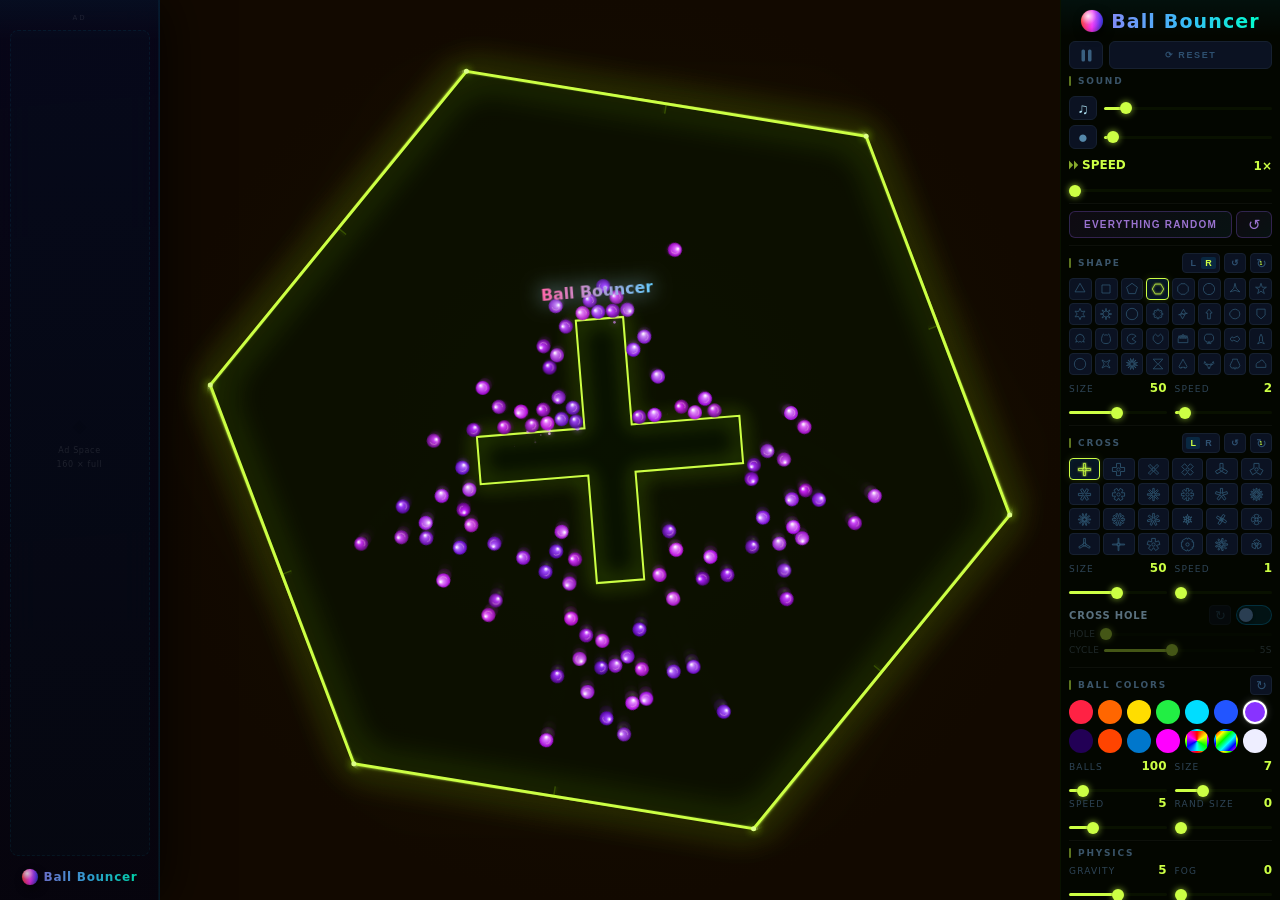
==== commit dbbcc3df: "feat: v1.5.0 — cycle bar, pause-all, SEO, panel rework - AD/Werbung label (language-aware) replaces " ====
--- a/ballbouncer.html
+++ b/ballbouncer.html
@@ -3,13 +3,46 @@
 <head>
     <meta charset="UTF-8">
     <meta name="viewport" content="width=device-width, initial-scale=1">
-    <meta name="description" content="Ball Bouncer — interactive physics playground. Launch balls inside spinning geometric shapes, tweak gravity, spin, fog trails and sounds in real time.">
-    <meta name="keywords" content="ball bouncer, physics simulation, bouncing balls, geometric shapes, canvas game, interactive animation, particle physics">
-    <meta property="og:title" content="Ball Bouncer">
-    <meta property="og:description" content="Interactive physics playground — balls bouncing inside spinning shapes with customizable gravity, sounds and visual effects.">
-    <meta property="og:type" content="website">
-    <meta name="twitter:card" content="summary_large_image">
-    <title>Ball Bouncer</title>
+
+    <!-- Primary SEO -->
+    <title>Ball Bouncer — Interactive Physics Playground</title>
+    <meta name="description" content="Ball Bouncer: Launch hundreds of balls inside 32 spinning geometric shapes. Tune gravity, rotation, fog trails, sounds and 14 color themes — all in real time. Free, no install required.">
+    <meta name="keywords" content="ball bouncer, physics simulation, bouncing balls, geometric shapes, canvas game, interactive animation, particle physics, browser game, gravity simulator, spinning shapes">
+    <meta name="author" content="bgcoding">
+    <meta name="robots" content="index, follow">
+    <link rel="canonical" href="https://ballbouncer.vercel.app/">
+
+    <!-- Open Graph (Facebook, Discord, LinkedIn) -->
+    <meta property="og:type"        content="website">
+    <meta property="og:url"         content="https://ballbouncer.vercel.app/">
+    <meta property="og:title"       content="Ball Bouncer — Interactive Physics Playground">
+    <meta property="og:description" content="Launch hundreds of balls inside 32 spinning shapes. Tune gravity, themes and sounds in real time. Free browser game — no install.">
+    <meta property="og:image"       content="https://ballbouncer.vercel.app/docs/screenshot-balls.png">
+    <meta property="og:image:width"  content="1280">
+    <meta property="og:image:height" content="720">
+    <meta property="og:site_name"   content="Ball Bouncer">
+    <meta property="og:locale"      content="en_US">
+
+    <!-- Twitter / X card -->
+    <meta name="twitter:card"        content="summary_large_image">
+    <meta name="twitter:title"       content="Ball Bouncer — Interactive Physics Playground">
+    <meta name="twitter:description" content="Launch hundreds of balls inside 32 spinning geometric shapes. Tune gravity, themes and sounds in real time.">
+    <meta name="twitter:image"       content="https://ballbouncer.vercel.app/docs/screenshot-balls.png">
+
+    <!-- JSON-LD structured data -->
+    <script type="application/ld+json">
+    {
+      "@context": "https://schema.org",
+      "@type": "WebApplication",
+      "name": "Ball Bouncer",
+      "url": "https://ballbouncer.vercel.app/",
+      "description": "Interactive physics playground — launch balls inside spinning geometric shapes with customizable gravity, sounds and visual effects.",
+      "applicationCategory": "GameApplication",
+      "operatingSystem": "Any (browser-based)",
+      "offers": { "@type": "Offer", "price": "0", "priceCurrency": "USD" },
+      "author": { "@type": "Person", "name": "bgcoding" }
+    }
+    </script>
     <link rel="icon" id="favicon" type="image/png">
     <script>window.va=window.va||function(){(window.vaq=window.vaq||[]).push(arguments);};</script>
     <script defer src="/_vercel/insights/script.js"></script>
@@ -86,10 +119,6 @@
         }
         .ad-placeholder-icon { font-size:18px; opacity:.08; }
         .ad-placeholder span { font-size:8px; color:rgba(255,255,255,.10); text-align:center; line-height:1.7; letter-spacing:.08em; }
-        .ad-footer {
-            flex-shrink:0; font-size:8px; font-weight:700; letter-spacing:.14em;
-            text-transform:uppercase; color:rgba(0,212,255,.18);
-        }
 
         /* ── Panel ─────────────────────────────────────── */
         #panel {
@@ -205,15 +234,46 @@
             transition:border-color .15s, color .15s, background .15s;
         }
         .hole-cycle-btn:hover { border-color:#006688; color:var(--accent); background:#0d1830; }
-        .lang-select {
-            width:100%; padding:4px 6px; margin-top:2px;
+        /* ── Language dropdown ──────────────────────── */
+        .lang-dropdown { position:relative; }
+        .lang-trigger {
+            width:100%; height:26px; padding:0 8px;
             background:#0b1222; border:1.5px solid #162030;
-            border-radius:5px; color:#3a5468;
-            font-size:10px; font-weight:600; letter-spacing:.06em;
-            cursor:pointer; outline:none;
-            transition:border-color .15s, color .15s;
-        }
-        .lang-select:hover, .lang-select:focus { border-color:#006688; color:var(--accent); }
+            border-radius:6px; cursor:pointer;
+            display:flex; align-items:center; gap:6px;
+            font-size:10px; font-weight:700; letter-spacing:.06em; color:#4a7090;
+            transition:border-color .15s, color .15s, background .15s;
+        }
+        .lang-trigger:hover  { border-color:#006688; color:var(--accent); background:#0d1830; }
+        .lang-trigger.open   { border-color:var(--accent); color:var(--accent); background:#0d1830; }
+        .lang-trigger .lang-flag { font-size:14px; line-height:1; }
+        .lang-trigger .lang-arrow {
+            margin-left:auto; font-size:9px; opacity:.55;
+            transition:transform .15s;
+        }
+        .lang-trigger.open .lang-arrow { transform:rotate(180deg); }
+
+        .lang-menu {
+            display:none; position:absolute;
+            bottom:calc(100% + 4px); left:0; right:0;
+            background:#0b1222; border:1.5px solid #1e3550;
+            border-radius:6px; overflow:hidden;
+            box-shadow:0 -4px 20px rgba(0,0,0,.65), 0 0 0 1px rgba(0,212,255,.06);
+            z-index:200; padding:3px;
+            grid-template-columns:repeat(4,1fr); gap:2px;
+        }
+        .lang-menu.open { display:grid; }
+
+        .lang-option {
+            padding:4px 0; background:transparent;
+            border:1.5px solid transparent; border-radius:4px; cursor:pointer;
+            display:flex; flex-direction:column; align-items:center; gap:1px;
+            font-size:8px; font-weight:700; letter-spacing:.04em; color:#2e5070;
+            transition:border-color .15s, color .15s, background .15s;
+        }
+        .lang-option:hover  { border-color:#006688; color:var(--accent); background:#0d1830; }
+        .lang-option.active { border-color:var(--accent); color:var(--accent); background:rgba(0,180,255,.12); }
+        .lang-option .lang-flag { font-size:13px; line-height:1; }
         .toggle-switch {
             position:relative; width:36px; height:20px; flex-shrink:0;
         }
@@ -302,15 +362,15 @@
         }
         .dir-badge.on { color:var(--accent); background:rgba(0,180,255,.14); }
 
-        /* ── Bottom-left logo ───────────────────────────── */
+        /* ── Bottom-left logo (inside ad column) ───────── */
         #logo-bl {
-            position:fixed; left:8px; bottom:8px; z-index:50;
-            display:flex; align-items:center; gap:5px;
-            pointer-events:none; opacity:0.50;
-        }
-        @media (min-width:801px) { #logo-bl { left:168px; } }
-        #logo-bl .logo-ball  { width:14px; height:14px; }
-        #logo-bl .logo-title { font-size:11px; }
+            flex-shrink:0;
+            display:flex; align-items:center; justify-content:center; gap:6px;
+            pointer-events:none; opacity:0.82;
+            padding:5px 0;
+        }
+        #logo-bl .logo-ball  { width:16px; height:16px; }
+        #logo-bl .logo-title { font-size:12px; }
 
         /* ── Action row (Pause + Reset) ─────────────────── */
         .action-row { display:flex; gap:6px; }
@@ -342,6 +402,59 @@
         }
         #resetBtn:hover { border-color:#2a4060; color:var(--accent); background:#0d1830; }
 
+        /* ── Party animations ───────────────────────────────── */
+        @keyframes partyFlash {
+            0%  { border-color:rgba(160,100,255,.25); box-shadow:0 0 0 transparent; }
+            15% { border-color:#ff00cc; box-shadow:0 0 26px 6px rgba(255,0,200,.75), 0 0 52px 12px rgba(0,220,255,.35); }
+            40% { border-color:#ffcc00; box-shadow:0 0 22px 5px rgba(255,220,0,.65), 0 0 44px 9px rgba(0,255,128,.3); }
+            70% { border-color:#00ccff; box-shadow:0 0 16px 4px rgba(0,200,255,.55), 0 0 32px 7px rgba(170,0,255,.25); }
+            100%{ border-color:rgba(160,100,255,.25); box-shadow:0 0 0 transparent; }
+        }
+        @keyframes partyPulse {
+            0%   { border-color:#ff00ff; box-shadow:0 0 14px 3px rgba(255,0,255,.6);  color:#ff88ff; }
+            16%  { border-color:#ff8800; box-shadow:0 0 14px 3px rgba(255,136,0,.6);  color:#ffbb88; }
+            33%  { border-color:#dddd00; box-shadow:0 0 14px 3px rgba(220,220,0,.5);  color:#ffff88; }
+            50%  { border-color:#00ff88; box-shadow:0 0 14px 3px rgba(0,255,136,.55); color:#88ffcc; }
+            66%  { border-color:#00ccff; box-shadow:0 0 14px 3px rgba(0,200,255,.6);  color:#88ddff; }
+            83%  { border-color:#aa00ff; box-shadow:0 0 14px 3px rgba(170,0,255,.6);  color:#cc88ff; }
+            100% { border-color:#ff00ff; box-shadow:0 0 14px 3px rgba(255,0,255,.6);  color:#ff88ff; }
+        }
+        .party-flash  { animation:partyFlash 0.7s ease-out !important; }
+        .party-active { animation:partyPulse 1.4s linear infinite; }
+
+        /* ── Everything-random row ──────────────────────── */
+        #rnd-all-row { display:flex; gap:4px; }
+        #rndAllBtn {
+            flex:1;
+            background:linear-gradient(135deg,rgba(180,80,255,.07),rgba(80,180,255,.07));
+            border:1.5px solid rgba(160,100,255,.25);
+            border-radius:6px; color:rgba(190,140,255,.8);
+            font-size:10px; font-weight:700; letter-spacing:.12em; text-transform:uppercase;
+            padding:7px 10px; cursor:pointer;
+            display:flex; align-items:center; justify-content:center; gap:5px;
+            transition:border-color .15s, color .15s, background .15s, box-shadow .15s;
+        }
+        #rndAllBtn:hover {
+            border-color:rgba(200,140,255,.65); color:#d4aaff;
+            background:linear-gradient(135deg,rgba(180,80,255,.16),rgba(80,180,255,.12));
+            box-shadow:0 0 14px rgba(180,100,255,.2);
+        }
+        #rndAllBtn:active { transform:scale(0.97); }
+        #cycleAllBtn {
+            flex-shrink:0; width:36px;
+            background:linear-gradient(135deg,rgba(180,80,255,.07),rgba(80,180,255,.07));
+            border:1.5px solid rgba(160,100,255,.25);
+            border-radius:6px; color:rgba(190,140,255,.8); font-size:15px; cursor:pointer;
+            display:flex; align-items:center; justify-content:center;
+            transition:border-color .15s, color .15s, background .15s, box-shadow .15s;
+        }
+        #cycleAllBtn:hover {
+            border-color:rgba(200,140,255,.65); color:#d4aaff;
+            background:linear-gradient(135deg,rgba(180,80,255,.16),rgba(80,180,255,.12));
+            box-shadow:0 0 14px rgba(180,100,255,.2);
+        }
+        #cycleAllBtn:active { transform:scale(0.97); }
+
         /* ── Separator ──────────────────────────────────── */
         hr.sep {
             border:none;
@@ -370,7 +483,7 @@
         .sec-header .sec-title { margin-bottom:0; }
 
         .rnd-btn {
-            flex-shrink:0;
+            flex-shrink:0; position:relative;
             background:#0b1222; border:1.5px solid #162030;
             border-radius:4px; color:#2e5070; font-size:13px; cursor:pointer;
             width:22px; height:20px; padding:0; line-height:1;
@@ -379,6 +492,29 @@
         }
         .rnd-btn:hover {
             border-color:#006688; color:var(--accent); background:#0d1830;
+        }
+        .rnd-one {
+            position:absolute; top:50%; left:50%;
+            transform:translate(-50%,-50%);
+            font-size:5px; font-weight:900; line-height:1;
+            color:var(--accent); pointer-events:none;
+            text-shadow:0 0 2px rgba(0,0,0,1);
+        }
+
+        /* ── Cycle button (auto-cycle shapes/crosses) ─── */
+        .cycle-btn {
+            flex-shrink:0;
+            background:#0b1222; border:1.5px solid #162030;
+            border-radius:4px; color:#2e5070; font-size:9px; font-weight:800; cursor:pointer;
+            width:22px; height:20px; padding:0; line-height:1;
+            display:flex; align-items:center; justify-content:center;
+            transition:border-color .15s, color .15s, background .15s, box-shadow .15s;
+        }
+        .cycle-btn:hover { border-color:#006688; color:var(--accent); background:#0d1830; }
+        .cycle-btn.active {
+            border-color:var(--accent); color:var(--accent);
+            background:rgba(0,180,255,.14);
+            box-shadow:0 0 8px var(--accent-glow15);
         }
 
         /* ── Shape grids ────────────────────────────────── */
@@ -449,13 +585,46 @@
             border-color:#fff;
             box-shadow:0 0 0 1px rgba(255,255,255,.15), 0 0 8px rgba(255,255,255,.2);
         }
+
+        /* ── Cycle interval preset buttons ───────────────── */
+        #cycle-interval-row {
+            display:none; gap:4px; margin-top:3px;
+        }
+        .cycle-preset {
+            flex:1; height:20px;
+            background:#0b1222; border:1.5px solid #162030;
+            border-radius:4px; color:#2e5070;
+            font-size:9px; font-weight:800; letter-spacing:.1em;
+            cursor:pointer; transition:border-color .15s, color .15s, background .15s;
+        }
+        .cycle-preset:hover { border-color:#006688; color:var(--accent); background:#0d1830; }
+        .cycle-preset.active { border-color:var(--accent); color:var(--accent); background:rgba(0,180,255,.14); }
+
+        /* ── Everything-random progress bar ──────────────── */
+        #rnd-progress-wrap {
+            display:none; height:3px; margin-top:3px;
+            background:rgba(160,100,255,.12); border-radius:2px; overflow:hidden;
+        }
+        #rnd-progress-bar {
+            height:100%; border-radius:2px;
+            background:linear-gradient(to left,rgba(180,80,255,.85),rgba(80,180,255,.85));
+            transform-origin:right;
+        }
+        @keyframes progressShrink {
+            from { transform:scaleX(1); }
+            to   { transform:scaleX(0); }
+        }
+
+        /* ── Cross hole controls disabled state ───────────── */
+        .hole-controls.disabled { opacity:0.32; pointer-events:none; }
+        #holeCycleBtn.disabled { opacity:0.32; pointer-events:none; }
     </style>
 </head>
 <body>
 
 <!-- ── Ad column ─────────────────────────────────────────────── -->
 <div id="ad-left">
-    <div class="ad-label">Sponsored</div>
+    <div class="ad-label" data-i18n="adLabel">AD</div>
     <!--
         Google AdSense setup:
         1. Replace ca-pub-XXXXXXXXXXXXXXXX with your Publisher ID
@@ -475,17 +644,14 @@
         <div class="ad-placeholder-icon">◈</div>
         <span>Ad Space<br>160 × full</span>
     </div>
-    <div class="ad-footer">Ball Bouncer</div>
+    <div id="logo-bl">
+        <div class="logo-ball"></div>
+        <div class="logo-title">Ball Bouncer</div>
+    </div>
 </div>
 
 <canvas id="c"></canvas>
 <div id="canvas-logo">Ball Bouncer</div>
-
-<!-- Bottom-left logo mirror -->
-<div id="logo-bl">
-    <div class="logo-ball"></div>
-    <div class="logo-title">Ball Bouncer</div>
-</div>
 
 <!-- ── Control panel ──────────────────────────────────────────── -->
 <div id="panel">
@@ -506,6 +672,50 @@
         </button>
         <button id="resetBtn">&#10227; Reset</button>
     </div>
+    <!-- Sound -->
+    <div id="sound-section">
+        <div class="sec-title" data-i18n="sound">Sound</div>
+        <div id="audio-bar">
+            <div class="audio-row">
+                <button id="muteBtn" class="mute-btn" title="Toggle music">
+                    <span class="btn-icon">&#9835;</span>
+                    <span class="mute-slash"></span>
+                </button>
+                <input type="range" id="sVolume" min="0" max="100" value="10" title="Music volume">
+            </div>
+            <div class="audio-row">
+                <button id="ballMuteBtn" class="mute-btn" title="Toggle ball sounds">
+                    <span class="btn-icon">&#9679;</span>
+                    <span class="mute-slash"></span>
+                </button>
+                <input type="range" id="sBallSound" min="0" max="100" value="2" title="Ball hit volume">
+            </div>
+        </div>
+        <div class="ctrl" style="margin-top:4px">
+            <label>
+                <span style="display:flex;align-items:center;gap:3px">
+                    <svg width="10" height="10" viewBox="0 0 10 10" fill="currentColor" style="opacity:.65;flex-shrink:0"><path d="M0 .5L4.2 5 0 9.5z"/><path d="M5 .5L9.2 5 5 9.5z"/></svg>
+                    Speed
+                </span>
+                <span id="vGameSpeed">1×</span>
+            </label>
+            <input type="range" id="sGameSpeed" min="1" max="10" value="1">
+        </div>
+    </div>
+
+    <hr class="sep">
+
+    <div id="rnd-all-row">
+        <button id="rndAllBtn" title="Randomize everything">
+            <span id="rndAllBtnText">Everything Random</span>
+        </button>
+        <button id="cycleAllBtn" title="Auto-randomize everything every 5 s">&#8634;</button>
+    </div>
+    <div id="rnd-progress-wrap"><div id="rnd-progress-bar"></div></div>
+    <div id="cycle-interval-row">
+        <button id="cycleInterval5" class="cycle-preset active">5s</button>
+        <button id="cycleInterval10" class="cycle-preset">10s</button>
+    </div>
 
     <hr class="sep">
 
@@ -518,18 +728,19 @@
                     <span id="dirShapeL" class="dir-badge">L</span>
                     <span id="dirShapeR" class="dir-badge on">R</span>
                 </button>
-                <button class="rnd-btn" id="rndShape" title="Random shape">&#8635;</button>
+                <button class="cycle-btn" id="cycleShape" title="Auto-cycle shapes every 10–20 s">&#8634;</button>
+                <button class="rnd-btn" id="rndShape" title="Random shape">&#8635;<span class="rnd-one">1</span></button>
             </div>
         </div>
         <div id="shape-grid"></div>
         <div class="ctrl-pair" style="margin-top:6px">
             <div class="ctrl">
-                <label>Size <span id="vShapeSize">55</span></label>
-                <input type="range" id="sShapeSize" min="1" max="100" value="55">
+                <label>Size <span id="vShapeSize">50</span></label>
+                <input type="range" id="sShapeSize" min="1" max="100" value="50">
             </div>
             <div class="ctrl">
-                <label>Speed <span id="vShapeSpeed">5</span></label>
-                <input type="range" id="sShapeSpeed" min="1" max="20" value="5">
+                <label>Speed <span id="vShapeSpeed">2</span></label>
+                <input type="range" id="sShapeSpeed" min="1" max="20" value="2">
             </div>
         </div>
     </div>
@@ -540,10 +751,14 @@
     <div>
         <div class="sec-header">
             <div class="sec-title" data-i18n="cross">Cross</div>
-            <button id="dirCross" class="dir-btn-mini" title="Reverse cross rotation">
-                <span id="dirCrossL" class="dir-badge on">L</span>
-                <span id="dirCrossR" class="dir-badge">R</span>
-            </button>
+            <div style="display:flex;gap:4px;align-items:center">
+                <button id="dirCross" class="dir-btn-mini" title="Reverse cross rotation">
+                    <span id="dirCrossL" class="dir-badge on">L</span>
+                    <span id="dirCrossR" class="dir-badge">R</span>
+                </button>
+                <button class="cycle-btn" id="cycleCross" title="Auto-cycle cross shapes every 10–20 s">&#8634;</button>
+                <button class="rnd-btn" id="rndCross" title="Random cross shape">&#8635;<span class="rnd-one">1</span></button>
+            </div>
         </div>
         <div id="cross-grid"></div>
         <div class="ctrl-pair" style="margin-top:6px">
@@ -552,8 +767,8 @@
                 <input type="range" id="sCrossSize" min="1" max="100" value="50">
             </div>
             <div class="ctrl">
-                <label>Speed <span id="vCrossSpeed">3</span></label>
-                <input type="range" id="sCrossSpeed" min="0" max="20" value="3">
+                <label>Speed <span id="vCrossSpeed">1</span></label>
+                <input type="range" id="sCrossSpeed" min="1" max="20" value="1">
             </div>
         </div>
         <!-- Cross Hole toggle with cycle button -->
@@ -571,7 +786,7 @@
         <div class="hole-controls">
             <span data-i18n="hole">Hole</span>
             <input type="range" id="sCrossHoleSize" class="hole-ctrl-slider"
-                   min="2" max="3" value="2" step="1" title="Hole size">
+                   min="1" max="3" value="1" step="1" title="Hole size">
         </div>
         <div class="hole-controls">
             <span data-i18n="cycle">Cycle</span>
@@ -629,7 +844,7 @@
         </div>
         <div class="ctrl">
             <label>G-Angle <span id="vGravityAngle">0</span>°</label>
-            <input type="range" id="sGravityAngle" min="0" max="359" value="0">
+            <input type="range" id="sGravityAngle" min="0" max="360" value="0" step="45">
         </div>
     </div>
 
@@ -643,8 +858,8 @@
         </div>
         <div id="fog-theme-grid"></div>
         <div class="ctrl" style="margin-top:6px">
-            <label data-i18n="animSpeed">Anim Speed</label>
-            <input type="range" id="sAnimSpeed" min="1" max="10" value="5">
+            <label><span data-i18n="animSpeed">Anim Speed</span> <span id="vAnimSpeed">50</span>%</label>
+            <input type="range" id="sAnimSpeed" min="1" max="100" value="50">
         </div>
         <div class="rnd-row">
             <label class="toggle-row">
@@ -679,42 +894,26 @@
 
     <hr class="sep">
 
-    <!-- Sound -->
-    <div id="sound-section">
-        <div class="sec-title" data-i18n="sound">Sound</div>
-        <div id="audio-bar">
-            <div class="audio-row">
-                <button id="muteBtn" class="mute-btn" title="Toggle music">
-                    <span class="btn-icon">&#9835;</span>
-                    <span class="mute-slash"></span>
-                </button>
-                <input type="range" id="sVolume" min="0" max="100" value="10" title="Music volume">
-            </div>
-            <div class="audio-row">
-                <button id="ballMuteBtn" class="mute-btn" title="Toggle ball sounds">
-                    <span class="btn-icon">&#9679;</span>
-                    <span class="mute-slash"></span>
-                </button>
-                <input type="range" id="sBallSound" min="0" max="100" value="2" title="Ball hit volume">
-            </div>
-        </div>
-    </div>
-
-    <hr class="sep">
-
     <!-- Language -->
     <div>
         <div class="sec-title" data-i18n="language">Language</div>
-        <select id="langSelect" class="lang-select">
-            <option value="en">🇬🇧 English</option>
-            <option value="de">🇩🇪 Deutsch</option>
-            <option value="es">🇪🇸 Español</option>
-            <option value="fr">🇫🇷 Français</option>
-            <option value="it">🇮🇹 Italiano</option>
-            <option value="pt">🇵🇹 Português</option>
-            <option value="ja">🇯🇵 日本語</option>
-            <option value="zh">🇨🇳 中文</option>
-        </select>
+        <div class="lang-dropdown" id="lang-dropdown">
+            <button class="lang-trigger" id="langTrigger">
+                <span class="lang-flag" id="langFlag">🇬🇧</span>
+                <span id="langCode">EN</span>
+                <span class="lang-arrow">▾</span>
+            </button>
+            <div class="lang-menu" id="langMenu">
+                <button class="lang-option" data-lang="en"><span class="lang-flag">🇬🇧</span>EN</button>
+                <button class="lang-option" data-lang="de"><span class="lang-flag">🇩🇪</span>DE</button>
+                <button class="lang-option" data-lang="es"><span class="lang-flag">🇪🇸</span>ES</button>
+                <button class="lang-option" data-lang="fr"><span class="lang-flag">🇫🇷</span>FR</button>
+                <button class="lang-option" data-lang="it"><span class="lang-flag">🇮🇹</span>IT</button>
+                <button class="lang-option" data-lang="pt"><span class="lang-flag">🇵🇹</span>PT</button>
+                <button class="lang-option" data-lang="ja"><span class="lang-flag">🇯🇵</span>JA</button>
+                <button class="lang-option" data-lang="zh"><span class="lang-flag">🇨🇳</span>ZH</button>
+            </div>
+        </div>
     </div>
 
 </div>
@@ -818,6 +1017,7 @@
 ];
 let currentFogTheme = FOG_THEMES[0];
 let bgFade = 15, trailLength = 0, frameCount = 0;
+let bgAnimMult = 1.0;
 
 // ── Background canvas ──────────────────────────────────────────
 const bgCanvas = document.createElement('canvas');
@@ -1260,7 +1460,9 @@
 let shapeSpinSign = 1, innerSpinSign = 1;
 let crossHoleEnabled = false, crossHoleTip = null, crossHoleHalf = 2;
 let crossHoleArmIdx = 0, crossHoleNextChange = 0, crossHoleInterval = 5000;
-let logoArmIdx = 0, logoNextChange = 0;
+let crossHoleLocalAngle = null;
+let logoArmIdx = 0, logoNextChange = 0, logoLocalAngle = null;
+let gameSpeed = 1;
 
 function getCrossTipCenter(iVerts) {
     const n = iVerts.length;
@@ -1309,6 +1511,24 @@
     const capIdx = (armIdx % shape.arms) * 3;
     const a = iVerts[capIdx], b = iVerts[(capIdx + 1) % iVerts.length];
     return { x: (a.x + b.x) / 2, y: (a.y + b.y) / 2, capIdx };
+}
+
+// Angle-stable hole tip: avoids per-frame vertex-index flicker on spiky crosses
+function getCrossHoleTipFromAngle(iVerts) {
+    const worldAngle = crossHoleLocalAngle + innerShapeAngle;
+    const n = iVerts.length;
+    const threshold = INNER_R * 0.55;
+    let bestIdx = 0, bestDiff = Infinity;
+    for (let i = 0; i < n; i++) {
+        const a = iVerts[i], b = iVerts[(i + 1) % n];
+        const mx = (a.x + b.x) / 2, my = (a.y + b.y) / 2;
+        if (Math.hypot(mx - cx, my - cy) < threshold) continue;
+        let diff = Math.abs(Math.atan2(my - cy, mx - cx) - worldAngle);
+        if (diff > Math.PI) diff = Math.PI * 2 - diff;
+        if (diff < bestDiff) { bestDiff = diff; bestIdx = i; }
+    }
+    const a = iVerts[bestIdx], b = iVerts[(bestIdx + 1) % n];
+    return { x: (a.x + b.x) / 2, y: (a.y + b.y) / 2, capIdx: bestIdx };
 }
 
 // ── Ball sprites ───────────────────────────────────────────────
@@ -1360,6 +1580,7 @@
         vy: (Math.random() * 2 - 1) * 4,
         omega: 0, angle: 0,
         insideCross: false,
+        escaped: false,
         sprite: makeBallSprite(h, s, l, r),
     };
 }
@@ -1436,7 +1657,7 @@
         btn.classList.add('active');
         currentShape = shape;
         const verts = shapeVerts(shapeAngle);
-        balls.forEach(ball => { if (!insidePoly(ball.x, ball.y, verts)) respawnBall(ball); });
+        balls.forEach(ball => { if (!ball.escaped && !insidePoly(ball.x, ball.y, verts)) ball.escaped = true; });
         saveSettings();
     });
     shapeGrid.appendChild(btn);
@@ -1444,9 +1665,9 @@
 
 // ── Settings ───────────────────────────────────────────────────
 const DEFAULTS = {
-    balls:100, ballSize:_defaultR, gravity:5, ballSpeed:5, shapeSpeed:5, shapeSize:55,
-    volume:10, ballSound:2, crossSize:50, crossSpeed:3,
-    animSpeed:5, fogTrail:0, sizeRandomness:0, gravityAngle:0, crossHole:false, crossHoleSize:2, crossHoleTimeout:5,
+    balls:100, ballSize:_defaultR, gravity:5, ballSpeed:5, shapeSpeed:2, shapeSize:50,
+    volume:10, ballSound:2, crossSize:50, crossSpeed:1,
+    animSpeed:50, fogTrail:0, sizeRandomness:0, gravityAngle:0, gameSpeed:1, crossHole:false, crossHoleSize:1, crossHoleTimeout:5,
     shapeIdx:3, crossIdx:0,
     themeId:'cyber', ballThemeId:'standard', fogThemeId:'standard',
     audioMuted:false, ballSoundMuted:false,
@@ -1482,6 +1703,7 @@
         crossHole: crossHoleEnabled,
         crossHoleSize: crossHoleHalf,
         crossHoleTimeout: Math.min(crossHoleInterval / 1000, 10),
+        gameSpeed:     +document.getElementById('sGameSpeed').value,
     }));
 }
 
@@ -1503,8 +1725,9 @@
     set('sShapeSize',   s.shapeSize);
     set('sCrossSize',   s.crossSize);
     set('sCrossSpeed',  s.crossSpeed);
-    set('sAnimSpeed',   s.animSpeed ?? 5);
+    set('sAnimSpeed',   s.animSpeed ?? 50);
     set('sGravityAngle', s.gravityAngle ?? 0);
+    set('sGameSpeed',   s.gameSpeed ?? 1);
     set('sFogTrail',    s.fogTrail);
     set('sSizeRandom',  s.sizeRandomness);
     if (s.volume != null) {
@@ -1536,7 +1759,7 @@
         if (!crossHoleEnabled) balls.forEach(b => { b.insideCross = false; });
     }
     if (s.crossHoleSize != null) {
-        crossHoleHalf = Math.max(2, s.crossHoleSize);
+        crossHoleHalf = Math.max(1, s.crossHoleSize);
         const el = document.getElementById('sCrossHoleSize');
         el.value = crossHoleHalf; trackBg(el);
     }
@@ -1579,7 +1802,12 @@
 slider('sSizeRandom', 'vSizeRandom', v => { sizeRandomness = v; balls.forEach(b => { b.r = clampedR(); b.sprite = makeBallSprite(b.h, b.s, b.l, b.r); }); });
 {
     const el = document.getElementById('sAnimSpeed');
-    el.addEventListener('input', () => { setAnimSpeed(+el.value); trackBg(el); saveSettings(); });
+    const vAnimEl = document.getElementById('vAnimSpeed');
+    el.addEventListener('input', () => {
+        vAnimEl.textContent = el.value;
+        setAnimSpeed(+el.value); trackBg(el); saveSettings();
+    });
+    vAnimEl.textContent = el.value;
     trackBg(el); setAnimSpeed(+el.value);
 }
 slider('sFogTrail',   'vFogTrail',   v => { trailLength = v; if (!v) balls.forEach(b => { b.trail = null; }); });
@@ -1611,20 +1839,28 @@
 
 // ── Animation speed ────────────────────────────────────────────
 function setAnimSpeed(v) {
-    const f = 5 / v; // v=5 → 1× (normal), v=1 → 5× (slowest), v=10 → 0.5× (fastest)
-    const root = document.documentElement;
-    root.style.setProperty('--ball-rtl-dur',   (3 * f).toFixed(2) + 's');
-    root.style.setProperty('--logo-sweep-dur', (3 * f).toFixed(2) + 's');
-    root.style.setProperty('--title-sweep-dur',(6 * f).toFixed(2) + 's');
-    root.style.setProperty('--title-glow-dur', (4 * f).toFixed(2) + 's');
-    root.style.setProperty('--icon-ball-dur',  (8 * f).toFixed(2) + 's');
+    // v=50 → 1× normal; v=100 → 2×; v=1 → ~0×
+    bgAnimMult = v / 50;
+}
+
+// ── Game speed ─────────────────────────────────────────────────
+{
+    const el  = document.getElementById('sGameSpeed');
+    const vEl = document.getElementById('vGameSpeed');
+    el.addEventListener('input', () => {
+        gameSpeed = +el.value;
+        vEl.textContent = gameSpeed + '×';
+        trackBg(el); saveSettings();
+    });
+    vEl.textContent = el.value + '×';
+    trackBg(el);
 }
 
 // ── Dynamic hole size max ──────────────────────────────────────
 function updateHoleSizeMax() {
     const iV = innerShapeVerts(innerShapeAngle);
     const n  = iV.length;
-    const maxHalf = Math.max(2, Math.floor((n - 2) / 2));
+    const maxHalf = Math.max(1, Math.floor((n - 2) / 2));
     const el = document.getElementById('sCrossHoleSize');
     el.max = maxHalf;
     if (+el.value > maxHalf) {
@@ -1640,12 +1876,14 @@
 function scheduleNextCycle() {
     _cycleTimer = setTimeout(() => {
         if (!_cycleActive) return;
-        _suppressSave = true;
-        setTheme(THEMES[Math.floor(Math.random() * THEMES.length)]);
-        setBallTheme(BALL_THEMES[Math.floor(Math.random() * BALL_THEMES.length)]);
-        setFogTheme(FOG_THEMES[Math.floor(Math.random() * FOG_THEMES.length)]);
-        _suppressSave = false;
-        saveSettings();
+        if (!paused) {
+            _suppressSave = true;
+            setTheme(THEMES[Math.floor(Math.random() * THEMES.length)]);
+            setBallTheme(BALL_THEMES[Math.floor(Math.random() * BALL_THEMES.length)]);
+            setFogTheme(FOG_THEMES[Math.floor(Math.random() * FOG_THEMES.length)]);
+            _suppressSave = false;
+            saveSettings();
+        }
         scheduleNextCycle();
     }, 20000 + Math.random() * 20000);
 }
@@ -1671,10 +1909,12 @@
 function scheduleNextBgCycle() {
     _bgCycleTimer = setTimeout(() => {
         if (!_bgCycleActive) return;
-        _suppressSave = true;
-        setFogTheme(FOG_THEMES[Math.floor(Math.random() * FOG_THEMES.length)]);
-        _suppressSave = false;
-        saveSettings();
+        if (!paused) {
+            _suppressSave = true;
+            setFogTheme(FOG_THEMES[Math.floor(Math.random() * FOG_THEMES.length)]);
+            _suppressSave = false;
+            saveSettings();
+        }
         scheduleNextBgCycle();
     }, 20000 + Math.random() * 20000);
 }
@@ -1701,13 +1941,28 @@
         : (currentCrossShape.arms || 4);
     crossHoleArmIdx = (crossHoleArmIdx + 1) % numArms;
     crossHoleNextChange = performance.now() + crossHoleInterval;
-});
+    crossHoleLocalAngle = null; // re-lock on next update()
+});
+
+// ── Cross Hole controls visibility ─────────────────────────────
+function updateHoleControlsVisibility(enabled) {
+    document.querySelectorAll('.hole-controls').forEach(el => {
+        el.classList.toggle('disabled', !enabled);
+    });
+    document.getElementById('holeCycleBtn').classList.toggle('disabled', !enabled);
+    document.querySelectorAll('.hole-controls input[type=range]').forEach(el => {
+        el.disabled = !enabled;
+        trackBg(el);
+    });
+}
 
 // ── Cross Hole toggle ──────────────────────────────────────────
 document.getElementById('crossHoleCheck').addEventListener('change', function() {
     crossHoleEnabled = this.checked;
+    updateHoleControlsVisibility(crossHoleEnabled);
     if (crossHoleEnabled) {
         crossHoleArmIdx = 0;
+        crossHoleLocalAngle = null;
         crossHoleNextChange = performance.now() + crossHoleInterval;
         const iVerts = lastInnerVerts || innerShapeVerts(innerShapeAngle);
         const target = Math.max(3, Math.floor(balls.length * 0.05));
@@ -1760,6 +2015,23 @@
     pauseBtn.innerHTML = paused ? ICON_PLAY : ICON_PAUSE;
     pauseBtn.title     = paused ? 'Resume simulation' : 'Pause simulation';
     pauseBtn.classList.toggle('paused', paused);
+
+    const bar = document.getElementById('rnd-progress-bar');
+    if (paused) {
+        if (bar) bar.style.animationPlayState = 'paused';
+        clearTimeout(allCycleTimer);   allCycleTimer   = null;
+        clearTimeout(shapeCycleTimer); shapeCycleTimer = null;
+        clearTimeout(crossCycleTimer); crossCycleTimer = null;
+        clearTimeout(_cycleTimer);     _cycleTimer     = null;
+        clearTimeout(_bgCycleTimer);   _bgCycleTimer   = null;
+    } else {
+        if (bar) bar.style.animationPlayState = 'running';
+        if (allCycleActive)   scheduleAllCycle();
+        if (shapeCycleActive) scheduleShapeCycle();
+        if (crossCycleActive) scheduleCrossCycle();
+        if (_cycleActive)     scheduleNextCycle();
+        if (_bgCycleActive)   scheduleNextBgCycle();
+    }
 });
 
 // ── Physics helpers ────────────────────────────────────────────
@@ -1828,6 +2100,8 @@
     ball.vy = (Math.random() * 2 - 1) * 3;
     ball.omega = 0;
     ball.insideCross = false;
+    ball.escaped = false;
+    ball.trail = null;
 }
 
 function wallCollide(ball, verts, wallSpin) {
@@ -1945,12 +2219,14 @@
     const hash   = new Map();
     for (let i = 0; i < balls.length; i++) {
         const b = balls[i];
+        if (b.escaped) continue;
         const k = ((Math.floor(b.x * inv) & 0xFFFF) | ((Math.floor(b.y * inv) & 0xFFFF) << 16)) >>> 0;
         const cell = hash.get(k);
         if (cell) cell.push(i); else hash.set(k, [i]);
     }
     for (let i = 0; i < balls.length; i++) {
         const a  = balls[i];
+        if (a.escaped) continue;
         const gx = Math.floor(a.x * inv), gy = Math.floor(a.y * inv);
         for (let ddx = -1; ddx <= 1; ddx++) {
             for (let ddy = -1; ddy <= 1; ddy++) {
@@ -2002,12 +2278,23 @@
             const numArms = currentCrossShape.custom
                 ? getCustomArmTips(iV0).length
                 : (currentCrossShape.arms || 4);
-            crossHoleArmIdx = (crossHoleArmIdx + 1) % numArms;
+            let next;
+            do { next = Math.floor(Math.random() * numArms); } while (next === crossHoleArmIdx && numArms > 1);
+            crossHoleArmIdx = next;
             crossHoleNextChange = now + crossHoleInterval;
-        }
-        crossHoleTip = getCrossTipForArm(iV0, crossHoleArmIdx);
+            crossHoleLocalAngle = null; // force re-lock on new arm below
+        }
+        if (crossHoleLocalAngle === null) {
+            // Lock angle in cross-local frame (one-time on arm selection)
+            const tip0 = getCrossTipForArm(iV0, crossHoleArmIdx);
+            crossHoleLocalAngle = Math.atan2(tip0.y - cy, tip0.x - cx) - innerShapeAngle;
+            crossHoleTip = tip0;
+        } else {
+            crossHoleTip = getCrossHoleTipFromAngle(iV0);
+        }
     } else {
         crossHoleTip = null;
+        crossHoleLocalAngle = null;
     }
     const subSpin      = spin / SUBSTEPS;
     const subInnerSpin = innerSpin / SUBSTEPS;
@@ -2028,6 +2315,7 @@
             ball.y  += ball.vy / SUBSTEPS;
             ball.angle += ball.omega / SUBSTEPS;
             ball.omega *= 0.9985;
+            if (ball.escaped) continue;
             wallCollide(ball, verts,  spin);
             if (crossHoleEnabled) {
                 crossWallCollide(ball, iVerts, -innerSpin);
@@ -2047,6 +2335,14 @@
         }
         ballCollide();
     }
+    // Respawn escaped balls once they drift off-screen
+    for (const ball of balls) {
+        if (!ball.escaped) continue;
+        if (ball.x + ball.r < -80 || ball.x - ball.r > W + 80 ||
+            ball.y + ball.r < -80 || ball.y - ball.r > H + 80) {
+            respawnBall(ball);
+        }
+    }
     if (trailLength > 0) {
         for (const ball of balls) {
             if (!ball.trail) ball.trail = [];
@@ -2058,24 +2354,36 @@
 
 // ── Portal dot (3D sphere like ball icon) ──────────────────────
 function drawPortalDot(px, py, r) {
+    const hue = (frameCount * 2 * bgAnimMult) % 360;
+    ctx.save();
+    ctx.shadowBlur  = 22;
+    ctx.shadowColor = `hsl(${hue},100%,65%)`;
+    // Rainbow 3D sphere gradient (matches logo-ball style)
     const gr = ctx.createRadialGradient(
-        px - r * 0.32, py - r * 0.35, r * 0.04,
+        px - r * 0.32, py - r * 0.36, r * 0.06,
         px, py, r
     );
-    gr.addColorStop(0,    '#ffffff');
-    gr.addColorStop(0.28, currentTheme.shapeStroke);
-    gr.addColorStop(1,    currentTheme.shapeShadow);
-    ctx.save();
-    ctx.shadowBlur  = 28;
-    ctx.shadowColor = currentTheme.shapeStroke;
+    gr.addColorStop(0,   '#fff');
+    gr.addColorStop(0.28, `hsl(${hue},90%,62%)`);
+    gr.addColorStop(1,   `hsl(${(hue + 60) % 360},85%,32%)`);
     ctx.beginPath(); ctx.arc(px, py, r, 0, Math.PI * 2);
     ctx.fillStyle = gr; ctx.fill();
+    // Spin stripe
+    ctx.save();
+    ctx.beginPath(); ctx.arc(px, py, r - 0.5, 0, Math.PI * 2); ctx.clip();
+    ctx.globalAlpha = 0.44;
+    ctx.strokeStyle = `hsl(${(hue + 55) % 360},90%,90%)`;
+    ctx.lineWidth   = Math.max(0.7, r * 0.14);
+    ctx.lineCap     = 'round';
+    ctx.beginPath(); ctx.arc(px, py, r * 0.56, -Math.PI * 0.62, Math.PI * 0.28);
+    ctx.stroke();
+    ctx.restore();
     // Specular highlight
     const hl = ctx.createRadialGradient(
         px - r * 0.30, py - r * 0.36, 0,
-        px - r * 0.15, py - r * 0.18, r * 0.42
+        px - r * 0.15, py - r * 0.18, r * 0.50
     );
-    hl.addColorStop(0, 'rgba(255,255,255,.84)');
+    hl.addColorStop(0, 'rgba(255,255,255,.88)');
     hl.addColorStop(1, 'rgba(255,255,255,0)');
     ctx.beginPath(); ctx.arc(px, py, r, 0, Math.PI * 2);
     ctx.fillStyle = hl; ctx.fill();
@@ -2109,8 +2417,8 @@
 function getFogTint() {
     const t = currentFogTheme.tint;
     if (!t) return null;
-    if (t === 'cycle') return `hsl(${(frameCount * 0.5) % 360},90%,50%)`;
-    if (t === 'fast')  return `hsl(${(frameCount * 2.5) % 360},100%,65%)`;
+    if (t === 'cycle') return `hsl(${(frameCount * 0.5 * bgAnimMult) % 360},90%,50%)`;
+    if (t === 'fast')  return `hsl(${(frameCount * 2.5 * bgAnimMult) % 360},100%,65%)`;
     return `rgb(${t})`;
 }
 
@@ -2174,7 +2482,7 @@
     {
         const nowLogo = performance.now();
         const iVertsLogo = lastInnerVerts || innerShapeVerts(innerShapeAngle);
-        if (nowLogo >= logoNextChange) {
+        if (nowLogo >= logoNextChange || logoLocalAngle === null) {
             const numA = currentCrossShape.custom
                 ? getCustomArmTips(iVertsLogo).length
                 : (currentCrossShape.arms || 4);
@@ -2182,14 +2490,14 @@
             do { next = Math.floor(Math.random() * numA); } while (next === logoArmIdx && numA > 1);
             logoArmIdx = next;
             logoNextChange = nowLogo + 10000 + Math.random() * 10000;
-        }
-        const logoTip  = getCrossTipForArm(iVertsLogo, logoArmIdx);
-        const tipX     = logoTip.x;
-        const tipY     = logoTip.y;
-        const tipAngle = Math.atan2(tipY - cy, tipX - cx);
-        const logoSz   = Math.max(10, Math.min(22, INNER_R * 0.18));
-        const logoX    = cx + Math.cos(tipAngle) * (INNER_R + logoSz * 1.6);
-        const logoY    = cy + Math.sin(tipAngle) * (INNER_R + logoSz * 1.6);
+            // Store angle in inner shape's local frame — avoids per-frame vertex lookup on spiky crosses
+            const tip0 = getCrossTipForArm(iVertsLogo, logoArmIdx);
+            logoLocalAngle = Math.atan2(tip0.y - cy, tip0.x - cx) - innerShapeAngle;
+        }
+        const tipAngle = logoLocalAngle + innerShapeAngle;
+        const logoSz   = Math.max(7, Math.min(18, INNER_R * 0.12));
+        const logoX    = cx + Math.cos(tipAngle) * (INNER_R * 1.08 + logoSz * 1.1);
+        const logoY    = cy + Math.sin(tipAngle) * (INNER_R * 1.08 + logoSz * 1.1);
         logoEl.style.left      = `${cachedAdW + logoX}px`;
         logoEl.style.top       = `${logoY}px`;
         logoEl.style.transform = `translate(-50%,-50%) rotate(${tipAngle + Math.PI / 2}rad)`;
@@ -2223,8 +2531,8 @@
         // Portal dots — 3D spheres at gap terminations
         const gA = iVerts[(ci - half + ni) % ni];
         const gB = iVerts[(ci + half + 1) % ni];
-        drawPortalDot(gA.x, gA.y, 7);
-        drawPortalDot(gB.x, gB.y, 7);
+        drawPortalDot(gA.x, gA.y, 9);
+        drawPortalDot(gB.x, gB.y, 9);
     } else {
         ctx.stroke();
     }
@@ -2327,6 +2635,8 @@
         btn.classList.add('active');
         currentCrossShape = shape;
         crossHoleArmIdx = 0;
+        logoLocalAngle = null;
+        crossHoleLocalAngle = null;
         crossHoleNextChange = performance.now() + crossHoleInterval;
         updateHoleSizeMax();
         saveSettings();
@@ -2426,16 +2736,17 @@
 
 // ── i18n ───────────────────────────────────────────────────────
 const STRINGS = {
-    en: { sound:'Sound', shape:'Shape', cross:'Cross', crossHole:'Cross Hole', ballColors:'Ball Colors', background:'Background', theme:'Theme', language:'Language', hole:'Hole', cycle:'Cycle', randomBg:'Random Bg', randomTheme:'Random Theme', animSpeed:'Anim Speed', physics:'Physics' },
-    de: { sound:'Ton', shape:'Form', cross:'Kreuz', crossHole:'Kreuzloch', ballColors:'Ballfarben', background:'Hintergrund', theme:'Thema', language:'Sprache', hole:'Loch', cycle:'Wechsel', randomBg:'Zuf. Bg', randomTheme:'Zuf. Thema', animSpeed:'Animtempo', physics:'Physik' },
-    es: { sound:'Sonido', shape:'Forma', cross:'Cruz', crossHole:'Agujero Cruz', ballColors:'Colores Bola', background:'Fondo', theme:'Tema', language:'Idioma', hole:'Agujero', cycle:'Ciclo', randomBg:'Bg Aleatorio', randomTheme:'Tema Aleatorio', animSpeed:'Vel. Anim.', physics:'Física' },
-    fr: { sound:'Son', shape:'Forme', cross:'Croix', crossHole:'Trou Croix', ballColors:'Couleurs Balle', background:'Arrière-plan', theme:'Thème', language:'Langue', hole:'Trou', cycle:'Cycle', randomBg:'Bg Aléat.', randomTheme:'Thème Aléat.', animSpeed:'Vit. Anim.', physics:'Physique' },
-    it: { sound:'Suono', shape:'Forma', cross:'Croce', crossHole:'Buco Croce', ballColors:'Colori Palla', background:'Sfondo', theme:'Tema', language:'Lingua', hole:'Buco', cycle:'Ciclo', randomBg:'Bg Casuale', randomTheme:'Tema Casuale', animSpeed:'Vel. Anim.', physics:'Fisica' },
-    pt: { sound:'Som', shape:'Forma', cross:'Cruz', crossHole:'Buraco Cruz', ballColors:'Cores Bola', background:'Plano de Fundo', theme:'Tema', language:'Idioma', hole:'Buraco', cycle:'Ciclo', randomBg:'Bg Aleatório', randomTheme:'Tema Aleatório', animSpeed:'Vel. Anim.', physics:'Física' },
-    ja: { sound:'サウンド', shape:'形', cross:'クロス', crossHole:'穴', ballColors:'ボール色', background:'背景', theme:'テーマ', language:'言語', hole:'穴', cycle:'サイクル', randomBg:'ランダムBg', randomTheme:'ランダムテーマ', animSpeed:'アニメ速度', physics:'物理' },
-    zh: { sound:'声音', shape:'形状', cross:'十字', crossHole:'十字孔', ballColors:'球颜色', background:'背景', theme:'主题', language:'语言', hole:'孔', cycle:'循环', randomBg:'随机背景', randomTheme:'随机主题', animSpeed:'动画速度', physics:'物理' },
+    en: { sound:'Sound', shape:'Shape', cross:'Cross', crossHole:'Cross Hole', ballColors:'Ball Colors', background:'Background', theme:'Theme', language:'Language', hole:'Hole', cycle:'Cycle', randomBg:'Random Bg', randomTheme:'Random Theme', animSpeed:'Anim Speed', physics:'Physics', adLabel:'AD' },
+    de: { sound:'Ton', shape:'Form', cross:'Kreuz', crossHole:'Kreuzloch', ballColors:'Ballfarben', background:'Hintergrund', theme:'Thema', language:'Sprache', hole:'Loch', cycle:'Wechsel', randomBg:'Zuf. Bg', randomTheme:'Zuf. Thema', animSpeed:'Animtempo', physics:'Physik', adLabel:'Werbung' },
+    es: { sound:'Sonido', shape:'Forma', cross:'Cruz', crossHole:'Agujero Cruz', ballColors:'Colores Bola', background:'Fondo', theme:'Tema', language:'Idioma', hole:'Agujero', cycle:'Ciclo', randomBg:'Bg Aleatorio', randomTheme:'Tema Aleatorio', animSpeed:'Vel. Anim.', physics:'Física', adLabel:'Anuncio' },
+    fr: { sound:'Son', shape:'Forme', cross:'Croix', crossHole:'Trou Croix', ballColors:'Couleurs Balle', background:'Arrière-plan', theme:'Thème', language:'Langue', hole:'Trou', cycle:'Cycle', randomBg:'Bg Aléat.', randomTheme:'Thème Aléat.', animSpeed:'Vit. Anim.', physics:'Physique', adLabel:'Pub' },
+    it: { sound:'Suono', shape:'Forma', cross:'Croce', crossHole:'Buco Croce', ballColors:'Colori Palla', background:'Sfondo', theme:'Tema', language:'Lingua', hole:'Buco', cycle:'Ciclo', randomBg:'Bg Casuale', randomTheme:'Tema Casuale', animSpeed:'Vel. Anim.', physics:'Fisica', adLabel:'Pubblicità' },
+    pt: { sound:'Som', shape:'Forma', cross:'Cruz', crossHole:'Buraco Cruz', ballColors:'Cores Bola', background:'Plano de Fundo', theme:'Tema', language:'Idioma', hole:'Buraco', cycle:'Ciclo', randomBg:'Bg Aleatório', randomTheme:'Tema Aleatório', animSpeed:'Vel. Anim.', physics:'Física', adLabel:'Anúncio' },
+    ja: { sound:'サウンド', shape:'形', cross:'クロス', crossHole:'穴', ballColors:'ボール色', background:'背景', theme:'テーマ', language:'言語', hole:'穴', cycle:'サイクル', randomBg:'ランダムBg', randomTheme:'ランダムテーマ', animSpeed:'アニメ速度', physics:'物理', adLabel:'広告' },
+    zh: { sound:'声音', shape:'形状', cross:'十字', crossHole:'十字孔', ballColors:'球颜色', background:'背景', theme:'主题', language:'语言', hole:'孔', cycle:'循环', randomBg:'随机背景', randomTheme:'随机主题', animSpeed:'动画速度', physics:'物理', adLabel:'广告' },
 };
 let currentLang = 'en';
+const LANG_FLAGS = { en:'🇬🇧', de:'🇩🇪', es:'🇪🇸', fr:'🇫🇷', it:'🇮🇹', pt:'🇵🇹', ja:'🇯🇵', zh:'🇨🇳' };
 
 function setLang(code) {
     if (!STRINGS[code]) return;
@@ -2445,7 +2756,11 @@
         const key = el.dataset.i18n;
         if (s[key] != null) el.textContent = s[key];
     });
-    document.getElementById('langSelect').value = code;
+    document.querySelectorAll('.lang-option').forEach(btn =>
+        btn.classList.toggle('active', btn.dataset.lang === code)
+    );
+    document.getElementById('langFlag').textContent = LANG_FLAGS[code] || '';
+    document.getElementById('langCode').textContent = code.toUpperCase();
     localStorage.setItem('bb_lang', code);
 }
 
@@ -2456,9 +2771,29 @@
     setLang(saved || (STRINGS[detected] ? detected : 'en'));
 }
 
-document.getElementById('langSelect').addEventListener('change', function() {
-    setLang(this.value);
-});
+{
+    const langTrigger = document.getElementById('langTrigger');
+    const langMenu    = document.getElementById('langMenu');
+
+    langTrigger.addEventListener('click', e => {
+        e.stopPropagation();
+        const open = langMenu.classList.toggle('open');
+        langTrigger.classList.toggle('open', open);
+    });
+
+    document.querySelectorAll('.lang-option').forEach(btn =>
+        btn.addEventListener('click', () => {
+            setLang(btn.dataset.lang);
+            langMenu.classList.remove('open');
+            langTrigger.classList.remove('open');
+        })
+    );
+
+    document.addEventListener('click', () => {
+        langMenu.classList.remove('open');
+        langTrigger.classList.remove('open');
+    });
+}
 
 // ── Direction buttons ──────────────────────────────────────────
 function updateDirBtn(lId, rId, isRight) {
@@ -2488,6 +2823,10 @@
     const btns = [...shapeGrid.querySelectorAll('.shape-btn')];
     btns[Math.floor(Math.random() * btns.length)]?.click();
 });
+document.getElementById('rndCross').addEventListener('click', () => {
+    const btns = [...crossGrid.querySelectorAll('.shape-btn')];
+    btns[Math.floor(Math.random() * btns.length)]?.click();
+});
 document.getElementById('rndBallTheme').addEventListener('click', () => {
     setBallTheme(BALL_THEMES[Math.floor(Math.random() * BALL_THEMES.length)]);
 });
@@ -2496,6 +2835,163 @@
 });
 document.getElementById('rndTheme').addEventListener('click', () => {
     setTheme(THEMES[Math.floor(Math.random() * THEMES.length)]);
+});
+
+// ── Shape / Cross auto-cycle ───────────────────────────────────
+let shapeCycleActive = false, shapeCycleTimer = null;
+let crossCycleActive = false, crossCycleTimer = null;
+
+function scheduleShapeCycle() {
+    shapeCycleTimer = setTimeout(() => {
+        if (!shapeCycleActive) return;
+        if (!paused) {
+            const btns = [...shapeGrid.querySelectorAll('.shape-btn')];
+            btns[Math.floor(Math.random() * btns.length)]?.click();
+        }
+        scheduleShapeCycle();
+    }, 10000 + Math.random() * 10000);
+}
+
+function scheduleCrossCycle() {
+    crossCycleTimer = setTimeout(() => {
+        if (!crossCycleActive) return;
+        if (!paused) {
+            const btns = [...crossGrid.querySelectorAll('.shape-btn')];
+            btns[Math.floor(Math.random() * btns.length)]?.click();
+        }
+        scheduleCrossCycle();
+    }, 10000 + Math.random() * 10000);
+}
+
+document.getElementById('cycleShape').addEventListener('click', function() {
+    shapeCycleActive = !shapeCycleActive;
+    this.classList.toggle('active', shapeCycleActive);
+    clearTimeout(shapeCycleTimer);
+    if (shapeCycleActive) scheduleShapeCycle();
+});
+
+document.getElementById('cycleCross').addEventListener('click', function() {
+    crossCycleActive = !crossCycleActive;
+    this.classList.toggle('active', crossCycleActive);
+    clearTimeout(crossCycleTimer);
+    if (crossCycleActive) scheduleCrossCycle();
+});
+
+// ── Everything Random ──────────────────────────────────────────
+document.getElementById('rndAllBtn').addEventListener('click', () => {
+    _suppressSave = true;
+
+    setTheme(THEMES[Math.floor(Math.random() * THEMES.length)]);
+    setBallTheme(BALL_THEMES[Math.floor(Math.random() * BALL_THEMES.length)]);
+    setFogTheme(FOG_THEMES[Math.floor(Math.random() * FOG_THEMES.length)]);
+
+    const shapeBtns = [...shapeGrid.querySelectorAll('.shape-btn')];
+    shapeBtns[Math.floor(Math.random() * shapeBtns.length)]?.click();
+    const crossBtns = [...crossGrid.querySelectorAll('.shape-btn')];
+    crossBtns[Math.floor(Math.random() * crossBtns.length)]?.click();
+
+    const newShapeDir = Math.random() > 0.5 ? 1 : -1;
+    if (newShapeDir !== shapeSpinSign) document.getElementById('dirShape').click();
+    const newCrossDir = Math.random() > 0.5 ? 1 : -1;
+    if (newCrossDir !== innerSpinSign) document.getElementById('dirCross').click();
+
+    const rnd = (id, lo, hi, step = 1) => {
+        const el = document.getElementById(id);
+        if (!el) return;
+        el.value = lo + Math.floor(Math.random() * (Math.floor((hi - lo) / step) + 1)) * step;
+        el.dispatchEvent(new Event('input'));
+    };
+    rnd('sGravity',      0,   10);
+    rnd('sGravityAngle', 0,  315, 45);
+    rnd('sShapeSpeed',   1,   15);
+    rnd('sShapeSize',   20,   80);
+    rnd('sCrossSpeed',   1,   15);
+    rnd('sCrossSize',   20,   80);
+    rnd('sBalls',       20,  300);
+    rnd('sBallSize',     3,   14);
+    rnd('sBallSpeed',    2,   15);
+    rnd('sFogTrail',     0,   20);
+
+    _suppressSave = false;
+    saveSettings();
+
+    // Restart progress bar if cycling is active
+    if (allCycleActive) restartProgressBar();
+
+    // Party flash — restart animation even if already mid-flash
+    const btn = document.getElementById('rndAllBtn');
+    btn.classList.remove('party-flash');
+    void btn.offsetWidth;
+    btn.classList.add('party-flash');
+    btn.addEventListener('animationend', () => btn.classList.remove('party-flash'), { once: true });
+});
+
+// ── Everything Cycle ───────────────────────────────────────────
+let allCycleActive = false, allCycleTimer = null, allCycleInterval = 5000;
+
+function restartProgressBar() {
+    const bar = document.getElementById('rnd-progress-bar');
+    if (!bar) return;
+    bar.style.animation = 'none';
+    void bar.offsetWidth;
+    bar.style.animation = `progressShrink ${allCycleInterval / 1000}s linear forwards`;
+}
+
+function scheduleAllCycle() {
+    allCycleTimer = setTimeout(() => {
+        if (!allCycleActive) return;
+        if (!paused) {
+            document.getElementById('rndAllBtn').click();
+        }
+        scheduleAllCycle();
+    }, allCycleInterval);
+}
+
+document.getElementById('cycleAllBtn').addEventListener('click', function() {
+    allCycleActive = !allCycleActive;
+    this.classList.toggle('party-active', allCycleActive);
+    document.getElementById('rndAllBtn').classList.toggle('party-active', allCycleActive);
+
+    const textEl = document.getElementById('rndAllBtnText');
+    const progressWrap = document.getElementById('rnd-progress-wrap');
+    const intervalRow  = document.getElementById('cycle-interval-row');
+
+    textEl.textContent = allCycleActive ? 'EVERYTHING IS CRAZY RANDOM' : 'Everything Random';
+    progressWrap.style.display = allCycleActive ? 'block' : 'none';
+    intervalRow.style.display  = allCycleActive ? 'flex'  : 'none';
+
+    clearTimeout(allCycleTimer);
+    allCycleTimer = null;
+
+    if (allCycleActive) {
+        // Also enable Random Theme + Random Bg for intermediate cycling
+        const rTh = document.getElementById('rndThemesCheck');
+        const rBg = document.getElementById('rndBgCheck');
+        if (!rTh.checked) { rTh.checked = true; rTh.dispatchEvent(new Event('change')); }
+        if (!rBg.checked) { rBg.checked = true; rBg.dispatchEvent(new Event('change')); }
+        document.getElementById('rndAllBtn').click();
+        restartProgressBar();
+        scheduleAllCycle();
+    } else {
+        // Disable Random Theme + Random Bg
+        const rTh = document.getElementById('rndThemesCheck');
+        const rBg = document.getElementById('rndBgCheck');
+        if (rTh.checked) { rTh.checked = false; rTh.dispatchEvent(new Event('change')); }
+        if (rBg.checked) { rBg.checked = false; rBg.dispatchEvent(new Event('change')); }
+    }
+});
+
+document.getElementById('cycleInterval5').addEventListener('click', function() {
+    allCycleInterval = 5000;
+    this.classList.add('active');
+    document.getElementById('cycleInterval10').classList.remove('active');
+    if (allCycleActive && !paused) { clearTimeout(allCycleTimer); restartProgressBar(); scheduleAllCycle(); }
+});
+document.getElementById('cycleInterval10').addEventListener('click', function() {
+    allCycleInterval = 10000;
+    this.classList.add('active');
+    document.getElementById('cycleInterval5').classList.remove('active');
+    if (allCycleActive && !paused) { clearTimeout(allCycleTimer); restartProgressBar(); scheduleAllCycle(); }
 });
 
 // ── Reset ──────────────────────────────────────────────────────
@@ -2589,6 +3085,7 @@
 
 loadSettings();
 updateHoleSizeMax();
+updateHoleControlsVisibility(crossHoleEnabled);
 // Randomize all themes on every startup
 _suppressSave = true;
 setTheme(THEMES[Math.floor(Math.random() * THEMES.length)]);
@@ -2598,7 +3095,9 @@
 
 // ── Game loop ──────────────────────────────────────────────────
 function loop() {
-    if (!paused) { update(); frameCount++; }
+    if (!paused) {
+        for (let i = 0; i < gameSpeed; i++) { update(); frameCount++; }
+    }
     draw();
     requestAnimationFrame(loop);
 }
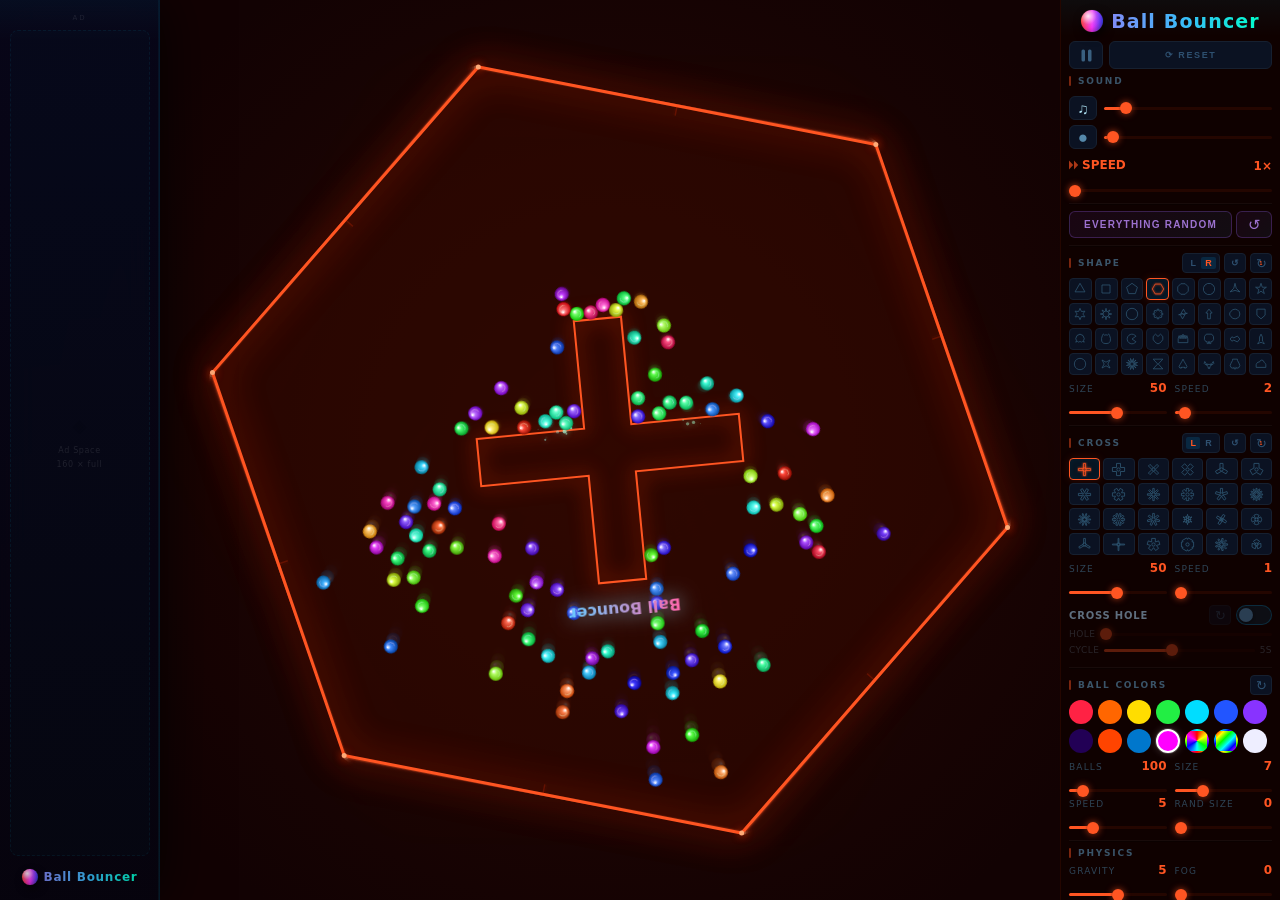
==== commit 71aeac08: "Install and configure Vercel Speed Insights Implemented Vercel Speed Insights for Ball Bouncer proje" ====
--- a/ballbouncer.html
+++ b/ballbouncer.html
@@ -46,6 +46,7 @@
     <link rel="icon" id="favicon" type="image/png">
     <script>window.va=window.va||function(){(window.vaq=window.vaq||[]).push(arguments);};</script>
     <script defer src="/_vercel/insights/script.js"></script>
+    <script defer src="/_vercel/speed-insights/script.js"></script>
     <style>
         :root {
             --accent:#00d4ff;
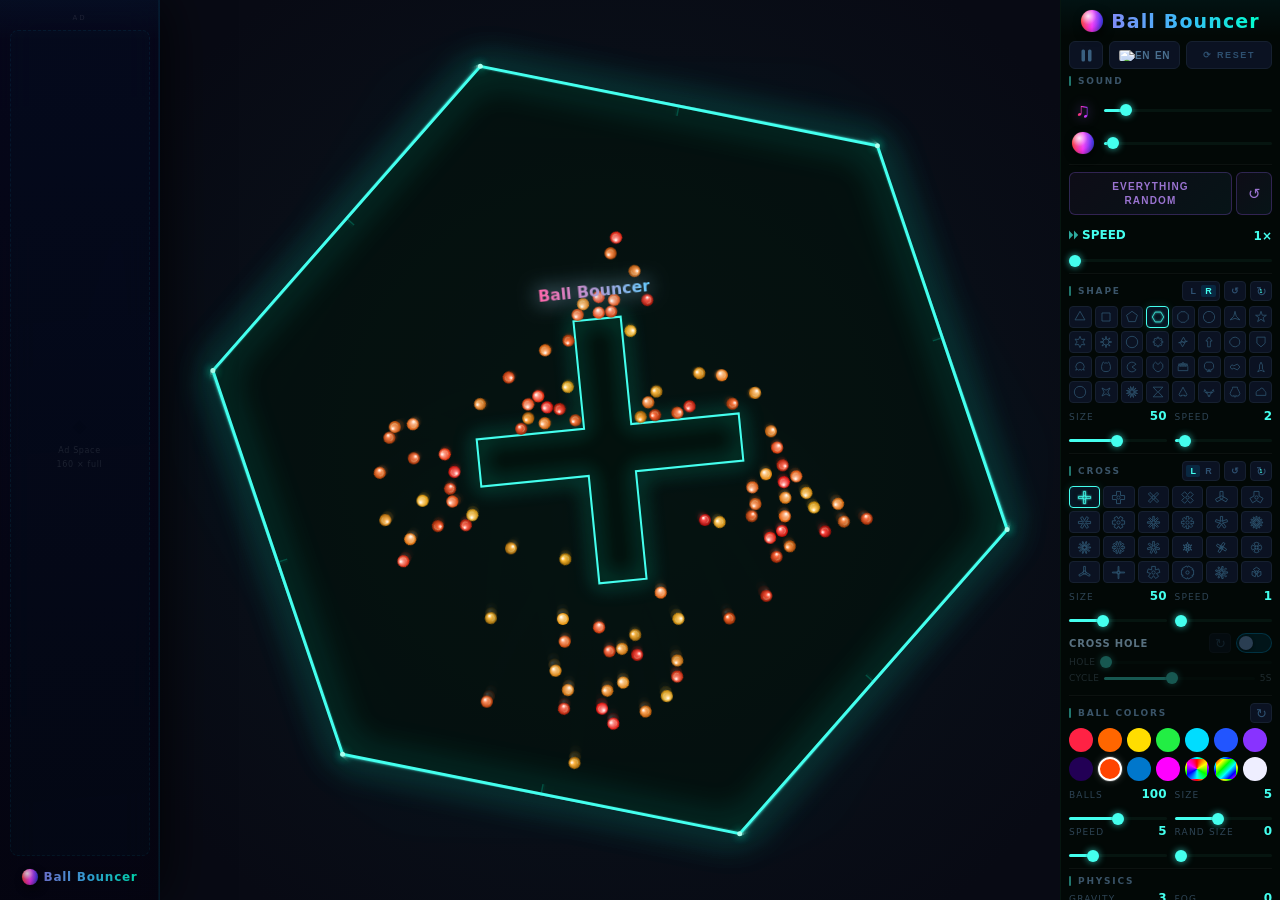
==== commit 65c7b7e2: "feat: v1.6.0 — party cycle buttons, sound icon overhaul, range expansions - Party pulse animation on" ====
--- a/ballbouncer.html
+++ b/ballbouncer.html
@@ -9,6 +9,7 @@
     <meta name="description" content="Ball Bouncer: Launch hundreds of balls inside 32 spinning geometric shapes. Tune gravity, rotation, fog trails, sounds and 14 color themes — all in real time. Free, no install required.">
     <meta name="keywords" content="ball bouncer, physics simulation, bouncing balls, geometric shapes, canvas game, interactive animation, particle physics, browser game, gravity simulator, spinning shapes">
     <meta name="author" content="bgcoding">
+    <meta name="version" content="1.6.0">
     <meta name="robots" content="index, follow">
     <link rel="canonical" href="https://ballbouncer.vercel.app/">
 
@@ -17,7 +18,7 @@
     <meta property="og:url"         content="https://ballbouncer.vercel.app/">
     <meta property="og:title"       content="Ball Bouncer — Interactive Physics Playground">
     <meta property="og:description" content="Launch hundreds of balls inside 32 spinning shapes. Tune gravity, themes and sounds in real time. Free browser game — no install.">
-    <meta property="og:image"       content="https://ballbouncer.vercel.app/docs/screenshot-balls.png">
+    <meta property="og:image"       content="https://ballbouncer.vercel.app/docs/screenshot-balls.jpg">
     <meta property="og:image:width"  content="1280">
     <meta property="og:image:height" content="720">
     <meta property="og:site_name"   content="Ball Bouncer">
@@ -27,7 +28,7 @@
     <meta name="twitter:card"        content="summary_large_image">
     <meta name="twitter:title"       content="Ball Bouncer — Interactive Physics Playground">
     <meta name="twitter:description" content="Launch hundreds of balls inside 32 spinning geometric shapes. Tune gravity, themes and sounds in real time.">
-    <meta name="twitter:image"       content="https://ballbouncer.vercel.app/docs/screenshot-balls.png">
+    <meta name="twitter:image"       content="https://ballbouncer.vercel.app/docs/screenshot-balls.jpg">
 
     <!-- JSON-LD structured data -->
     <script type="application/ld+json">
@@ -46,7 +47,6 @@
     <link rel="icon" id="favicon" type="image/png">
     <script>window.va=window.va||function(){(window.vaq=window.vaq||[]).push(arguments);};</script>
     <script defer src="/_vercel/insights/script.js"></script>
-    <script defer src="/_vercel/speed-insights/script.js"></script>
     <style>
         :root {
             --accent:#00d4ff;
@@ -238,29 +238,25 @@
         /* ── Language dropdown ──────────────────────── */
         .lang-dropdown { position:relative; }
         .lang-trigger {
-            width:100%; height:26px; padding:0 8px;
+            height:28px; padding:0 9px;
             background:#0b1222; border:1.5px solid #162030;
             border-radius:6px; cursor:pointer;
-            display:flex; align-items:center; gap:6px;
+            display:flex; align-items:center; gap:5px;
             font-size:10px; font-weight:700; letter-spacing:.06em; color:#4a7090;
             transition:border-color .15s, color .15s, background .15s;
         }
         .lang-trigger:hover  { border-color:#006688; color:var(--accent); background:#0d1830; }
         .lang-trigger.open   { border-color:var(--accent); color:var(--accent); background:#0d1830; }
-        .lang-trigger .lang-flag { font-size:14px; line-height:1; }
-        .lang-trigger .lang-arrow {
-            margin-left:auto; font-size:9px; opacity:.55;
-            transition:transform .15s;
-        }
-        .lang-trigger.open .lang-arrow { transform:rotate(180deg); }
+        .lang-trigger .lang-flag { height:11px; border-radius:2px; display:block; }
+        .lang-option  .lang-flag { height:10px; border-radius:1px; display:block; }
 
         .lang-menu {
-            display:none; position:absolute;
-            bottom:calc(100% + 4px); left:0; right:0;
+            display:none; position:fixed;
+            min-width:164px;
             background:#0b1222; border:1.5px solid #1e3550;
             border-radius:6px; overflow:hidden;
-            box-shadow:0 -4px 20px rgba(0,0,0,.65), 0 0 0 1px rgba(0,212,255,.06);
-            z-index:200; padding:3px;
+            box-shadow:0 8px 24px rgba(0,0,0,.65), 0 0 0 1px rgba(0,212,255,.06);
+            z-index:9999; padding:3px;
             grid-template-columns:repeat(4,1fr); gap:2px;
         }
         .lang-menu.open { display:grid; }
@@ -274,7 +270,6 @@
         }
         .lang-option:hover  { border-color:#006688; color:var(--accent); background:#0d1830; }
         .lang-option.active { border-color:var(--accent); color:var(--accent); background:rgba(0,180,255,.12); }
-        .lang-option .lang-flag { font-size:13px; line-height:1; }
         .toggle-switch {
             position:relative; width:36px; height:20px; flex-shrink:0;
         }
@@ -325,25 +320,55 @@
         #audio-bar { display:flex; flex-direction:column; gap:5px; }
         .audio-row { display:flex; align-items:center; gap:7px; }
         .mute-btn {
-            flex-shrink:0; position:relative; overflow:hidden;
-            background:#0b1222; border:1.5px solid #162030;
+            flex-shrink:0; position:relative; overflow:visible;
+            background:transparent; border:none;
             border-radius:6px; cursor:pointer; line-height:1;
-            width:28px; height:24px;
+            width:28px; height:28px;
             display:flex; align-items:center; justify-content:center;
-            transition:border-color .15s, background .15s;
-        }
-        .mute-btn:hover { border-color:#006688; background:#0d1830; }
-        .mute-btn.muted { border-color:#3a1010; }
-        .mute-btn.muted .btn-icon { opacity:.35; }
-        .mute-btn .mute-slash { display:none; position:absolute; inset:0; pointer-events:none; }
+            transition:background .15s;
+        }
+        .mute-btn:hover { background:rgba(0,150,200,.10); border-radius:6px; }
+        .mute-btn.muted .btn-icon { opacity:.30; }
+        .mute-btn .mute-slash { display:none; position:absolute; inset:0; pointer-events:none; overflow:hidden; border-radius:6px; }
         .mute-btn .mute-slash::before {
             content:''; position:absolute; width:2px; height:calc(100% + 8px);
             background:#cc1111; border-radius:1px; top:-4px; left:50%;
             transform:translateX(-50%) rotate(-40deg);
         }
         .mute-btn.muted .mute-slash { display:block; }
-        #muteBtn     .btn-icon { color:#aaddee; font-size:15px; }
-        #ballMuteBtn .btn-icon { color:#5588aa; font-size:17px; }
+        #muteBtn .btn-icon {
+            font-size:20px;
+            background:linear-gradient(270deg,
+                hsl(0,90%,58%), hsl(60,90%,58%), hsl(120,90%,58%),
+                hsl(180,90%,58%), hsl(240,90%,60%), hsl(300,90%,58%), hsl(360,90%,58%));
+            background-size:300% 100%;
+            -webkit-background-clip:text; background-clip:text;
+            -webkit-text-fill-color:transparent; color:transparent;
+            animation:ballRainbowRTL var(--ball-rtl-dur) linear infinite;
+            filter:drop-shadow(0 0 6px rgba(160,100,255,.8));
+        }
+        #ballMuteBtn .btn-icon { display:flex; align-items:center; justify-content:center; }
+        .sound-ball {
+            width:22px; height:22px; border-radius:50%;
+            position:relative; overflow:hidden; flex-shrink:0;
+            box-shadow:1px 3px 8px rgba(0,0,0,.8), 0 0 0 0.5px rgba(255,255,255,.08);
+        }
+        .sound-ball::before {
+            content:''; position:absolute; inset:0;
+            background:linear-gradient(270deg,
+                hsl(0,90%,58%), hsl(60,90%,58%), hsl(120,90%,58%),
+                hsl(180,90%,58%), hsl(240,90%,60%), hsl(300,90%,58%), hsl(360,90%,58%));
+            background-size:300% 100%;
+            animation:ballRainbowRTL var(--ball-rtl-dur) linear infinite;
+        }
+        .sound-ball::after {
+            content:''; position:absolute; inset:0;
+            background:radial-gradient(circle at 33% 28%,
+                rgba(255,255,255,.88) 0%,
+                rgba(255,255,255,.10) 38%,
+                rgba(0,0,0,0) 54%,
+                rgba(0,0,0,.42) 100%);
+        }
 
         /* ── Dir mini-button (shows both L and R) ──────── */
         .dir-btn-mini {
@@ -431,7 +456,7 @@
             border:1.5px solid rgba(160,100,255,.25);
             border-radius:6px; color:rgba(190,140,255,.8);
             font-size:10px; font-weight:700; letter-spacing:.12em; text-transform:uppercase;
-            padding:7px 10px; cursor:pointer;
+            padding:7px 10px; cursor:pointer; line-height:1.35; text-align:center; white-space:normal;
             display:flex; align-items:center; justify-content:center; gap:5px;
             transition:border-color .15s, color .15s, background .15s, box-shadow .15s;
         }
@@ -571,6 +596,13 @@
         /* ── Paired sliders ─────────────────────────────── */
         .ctrl-pair { display:grid; grid-template-columns:1fr 1fr; gap:8px; }
 
+        /* ── Small ctrl variant ─────────────────────────── */
+        .ctrl-sm label { font-size:7px; margin-bottom:2px; }
+        .ctrl-sm label span { font-size:10px; }
+        .ctrl-sm input[type=range] { height:2px; }
+        .ctrl-sm input[type=range]::-webkit-slider-thumb { width:9px; height:9px; }
+        .ctrl-sm input[type=range]::-moz-range-thumb { width:9px; height:9px; }
+
         /* ── Swatch grids ───────────────────────────────── */
         #theme-grid, #ball-theme-grid, #fog-theme-grid {
             display:flex; flex-wrap:wrap; gap:5px;
@@ -589,27 +621,35 @@
 
         /* ── Cycle interval preset buttons ───────────────── */
         #cycle-interval-row {
-            display:none; gap:4px; margin-top:3px;
+            display:none; gap:4px; margin-top:3px; align-items:center; justify-content:flex-end;
         }
         .cycle-preset {
-            flex:1; height:20px;
-            background:#0b1222; border:1.5px solid #162030;
-            border-radius:4px; color:#2e5070;
-            font-size:9px; font-weight:800; letter-spacing:.1em;
+            width:36px; height:36px; flex-shrink:0;
+            background:rgba(160,100,255,.07); border:1.5px solid rgba(160,100,255,.18);
+            border-radius:6px; color:rgba(210,160,255,.6);
+            font-size:17px; font-weight:900;
             cursor:pointer; transition:border-color .15s, color .15s, background .15s;
         }
-        .cycle-preset:hover { border-color:#006688; color:var(--accent); background:#0d1830; }
-        .cycle-preset.active { border-color:var(--accent); color:var(--accent); background:rgba(0,180,255,.14); }
-
-        /* ── Everything-random progress bar ──────────────── */
-        #rnd-progress-wrap {
-            display:none; height:3px; margin-top:3px;
-            background:rgba(160,100,255,.12); border-radius:2px; overflow:hidden;
-        }
-        #rnd-progress-bar {
-            height:100%; border-radius:2px;
-            background:linear-gradient(to left,rgba(180,80,255,.85),rgba(80,180,255,.85));
-            transform-origin:right;
+        .cycle-preset:hover { border-color:rgba(160,100,255,.4); color:rgba(210,160,255,.9); background:rgba(160,100,255,.14); }
+        .cycle-preset.active { border-color:rgba(160,100,255,.65); color:rgba(210,160,255,.95); background:rgba(160,100,255,.22); }
+
+        /* ── Countdown timer progress bar ────────────────── */
+        #rnd-timer-wrap {
+            flex:1; height:36px; position:relative; min-width:0;
+            background:rgba(160,100,255,.07); border-radius:6px;
+            border:1.5px solid rgba(160,100,255,.18);
+            overflow:hidden; display:flex; align-items:center;
+        }
+        #rnd-timer {
+            position:relative; z-index:1; padding:0 10px;
+            font-size:17px; font-weight:900;
+            color:rgba(210,160,255,.95); font-variant-numeric:tabular-nums;
+            text-shadow:0 0 8px rgba(180,80,255,.5);
+        }
+        #rnd-timer-fill {
+            position:absolute; left:0; top:0; bottom:0; right:0;
+            background:linear-gradient(to right,rgba(180,80,255,.32),rgba(80,180,255,.16));
+            transform-origin:left;
         }
         @keyframes progressShrink {
             from { transform:scaleX(1); }
@@ -671,6 +711,22 @@
                 <rect x="7" y="0.5" width="3.5" height="12" rx="1.5"/>
             </svg>
         </button>
+        <div class="lang-dropdown" id="lang-dropdown">
+            <button class="lang-trigger" id="langTrigger">
+                <img class="lang-flag" id="langFlag" src="https://flagcdn.com/w20/gb.png" alt="EN">
+                <span id="langCode">EN</span>
+            </button>
+            <div class="lang-menu" id="langMenu">
+                <button class="lang-option" data-lang="en"><img class="lang-flag" src="https://flagcdn.com/w20/gb.png" alt="EN">EN</button>
+                <button class="lang-option" data-lang="de"><img class="lang-flag" src="https://flagcdn.com/w20/de.png" alt="DE">DE</button>
+                <button class="lang-option" data-lang="es"><img class="lang-flag" src="https://flagcdn.com/w20/es.png" alt="ES">ES</button>
+                <button class="lang-option" data-lang="fr"><img class="lang-flag" src="https://flagcdn.com/w20/fr.png" alt="FR">FR</button>
+                <button class="lang-option" data-lang="it"><img class="lang-flag" src="https://flagcdn.com/w20/it.png" alt="IT">IT</button>
+                <button class="lang-option" data-lang="pt"><img class="lang-flag" src="https://flagcdn.com/w20/pt.png" alt="PT">PT</button>
+                <button class="lang-option" data-lang="ja"><img class="lang-flag" src="https://flagcdn.com/w20/jp.png" alt="JA">JA</button>
+                <button class="lang-option" data-lang="zh"><img class="lang-flag" src="https://flagcdn.com/w20/cn.png" alt="ZH">ZH</button>
+            </div>
+        </div>
         <button id="resetBtn">&#10227; Reset</button>
     </div>
     <!-- Sound -->
@@ -686,36 +742,39 @@
             </div>
             <div class="audio-row">
                 <button id="ballMuteBtn" class="mute-btn" title="Toggle ball sounds">
-                    <span class="btn-icon">&#9679;</span>
+                    <span class="btn-icon"><span class="sound-ball"></span></span>
                     <span class="mute-slash"></span>
                 </button>
                 <input type="range" id="sBallSound" min="0" max="100" value="2" title="Ball hit volume">
             </div>
         </div>
-        <div class="ctrl" style="margin-top:4px">
-            <label>
-                <span style="display:flex;align-items:center;gap:3px">
-                    <svg width="10" height="10" viewBox="0 0 10 10" fill="currentColor" style="opacity:.65;flex-shrink:0"><path d="M0 .5L4.2 5 0 9.5z"/><path d="M5 .5L9.2 5 5 9.5z"/></svg>
-                    Speed
-                </span>
-                <span id="vGameSpeed">1×</span>
-            </label>
-            <input type="range" id="sGameSpeed" min="1" max="10" value="1">
-        </div>
     </div>
 
     <hr class="sep">
 
     <div id="rnd-all-row">
         <button id="rndAllBtn" title="Randomize everything">
-            <span id="rndAllBtnText">Everything Random</span>
+            <span id="rndAllBtnText">Everything<br>Random</span>
         </button>
         <button id="cycleAllBtn" title="Auto-randomize everything every 5 s">&#8634;</button>
     </div>
-    <div id="rnd-progress-wrap"><div id="rnd-progress-bar"></div></div>
     <div id="cycle-interval-row">
-        <button id="cycleInterval5" class="cycle-preset active">5s</button>
-        <button id="cycleInterval10" class="cycle-preset">10s</button>
+        <div id="rnd-timer-wrap">
+            <span id="rnd-timer">5</span>
+            <div id="rnd-timer-fill"></div>
+        </div>
+        <button id="cycleInterval5" class="cycle-preset active">5</button>
+        <button id="cycleInterval10" class="cycle-preset">10</button>
+    </div>
+    <div class="ctrl" style="margin-top:6px">
+        <label>
+            <span style="display:flex;align-items:center;gap:3px">
+                <svg width="10" height="10" viewBox="0 0 10 10" fill="currentColor" style="opacity:.65;flex-shrink:0"><path d="M0 .5L4.2 5 0 9.5z"/><path d="M5 .5L9.2 5 5 9.5z"/></svg>
+                Speed
+            </span>
+            <span id="vGameSpeed">1×</span>
+        </label>
+        <input type="range" id="sGameSpeed" min="1" max="10" value="1">
     </div>
 
     <hr class="sep">
@@ -765,7 +824,7 @@
         <div class="ctrl-pair" style="margin-top:6px">
             <div class="ctrl">
                 <label>Size <span id="vCrossSize">50</span></label>
-                <input type="range" id="sCrossSize" min="1" max="100" value="50">
+                <input type="range" id="sCrossSize" min="1" max="150" value="50">
             </div>
             <div class="ctrl">
                 <label>Speed <span id="vCrossSpeed">1</span></label>
@@ -809,11 +868,11 @@
         <div class="ctrl-pair" style="margin-top:6px">
             <div class="ctrl">
                 <label>Balls <span id="vBalls">100</span></label>
-                <input type="range" id="sBalls" min="1" max="1000" value="100">
+                <input type="range" id="sBalls" min="0" max="200" value="100">
             </div>
             <div class="ctrl">
                 <label>Size <span id="vBallSize">8</span></label>
-                <input type="range" id="sBallSize" min="3" max="18" value="8">
+                <input type="range" id="sBallSize" min="1" max="10" value="5">
             </div>
         </div>
         <div class="ctrl-pair">
@@ -836,7 +895,7 @@
         <div class="ctrl-pair">
             <div class="ctrl">
                 <label>Gravity <span id="vGravity">5</span></label>
-                <input type="range" id="sGravity" min="0" max="10" value="5">
+                <input type="range" id="sGravity" min="0" max="10" value="3">
             </div>
             <div class="ctrl">
                 <label>Fog <span id="vFogTrail">0</span></label>
@@ -858,7 +917,7 @@
             <button class="rnd-btn" id="rndFogTheme" title="Random background style">&#8635;</button>
         </div>
         <div id="fog-theme-grid"></div>
-        <div class="ctrl" style="margin-top:6px">
+        <div class="ctrl ctrl-sm" style="margin-top:4px">
             <label><span data-i18n="animSpeed">Anim Speed</span> <span id="vAnimSpeed">50</span>%</label>
             <input type="range" id="sAnimSpeed" min="1" max="100" value="50">
         </div>
@@ -893,29 +952,6 @@
         <div id="theme-grid"></div>
     </div>
 
-    <hr class="sep">
-
-    <!-- Language -->
-    <div>
-        <div class="sec-title" data-i18n="language">Language</div>
-        <div class="lang-dropdown" id="lang-dropdown">
-            <button class="lang-trigger" id="langTrigger">
-                <span class="lang-flag" id="langFlag">🇬🇧</span>
-                <span id="langCode">EN</span>
-                <span class="lang-arrow">▾</span>
-            </button>
-            <div class="lang-menu" id="langMenu">
-                <button class="lang-option" data-lang="en"><span class="lang-flag">🇬🇧</span>EN</button>
-                <button class="lang-option" data-lang="de"><span class="lang-flag">🇩🇪</span>DE</button>
-                <button class="lang-option" data-lang="es"><span class="lang-flag">🇪🇸</span>ES</button>
-                <button class="lang-option" data-lang="fr"><span class="lang-flag">🇫🇷</span>FR</button>
-                <button class="lang-option" data-lang="it"><span class="lang-flag">🇮🇹</span>IT</button>
-                <button class="lang-option" data-lang="pt"><span class="lang-flag">🇵🇹</span>PT</button>
-                <button class="lang-option" data-lang="ja"><span class="lang-flag">🇯🇵</span>JA</button>
-                <button class="lang-option" data-lang="zh"><span class="lang-flag">🇨🇳</span>ZH</button>
-            </div>
-        </div>
-    </div>
 
 </div>
 <script>
@@ -951,9 +987,9 @@
 }
 resizeCanvas();
 
-const _defaultR = Math.round(Math.max(3, Math.min(18, SHAPE_R * 0.018)));
+const _defaultR = 5;
 document.getElementById('sBallSize').value = _defaultR;
-let BALL_R = _defaultR;
+let BALL_R = _defaultR * 1.2;
 let sizeRandomness = 0;
 
 // ── Color themes ──────────────────────────────────────────────
@@ -1666,12 +1702,13 @@
 
 // ── Settings ───────────────────────────────────────────────────
 const DEFAULTS = {
-    balls:100, ballSize:_defaultR, gravity:5, ballSpeed:5, shapeSpeed:2, shapeSize:50,
+    balls:100, ballSize:_defaultR, gravity:3, ballSpeed:5, shapeSpeed:2, shapeSize:50,
     volume:10, ballSound:2, crossSize:50, crossSpeed:1,
     animSpeed:50, fogTrail:0, sizeRandomness:0, gravityAngle:0, gameSpeed:1, crossHole:false, crossHoleSize:1, crossHoleTimeout:5,
     shapeIdx:3, crossIdx:0,
     themeId:'cyber', ballThemeId:'standard', fogThemeId:'standard',
     audioMuted:false, ballSoundMuted:false,
+    rndThemes:false, rndBg:false,
 };
 
 let _suppressSave = false;
@@ -1771,6 +1808,14 @@
         el.value = v; trackBg(el);
         document.getElementById('vCrossHoleTimeout').textContent = v + 's';
     }
+    if (s.rndThemes != null) {
+        const el = document.getElementById('rndThemesCheck');
+        if (el.checked !== !!s.rndThemes) { el.checked = !!s.rndThemes; el.dispatchEvent(new Event('change')); }
+    }
+    if (s.rndBg != null) {
+        const el = document.getElementById('rndBgCheck');
+        if (el.checked !== !!s.rndBg) { el.checked = !!s.rndBg; el.dispatchEvent(new Event('change')); }
+    }
     // Refresh direction indicators after all settings applied
     updateDirBtn('dirShapeL', 'dirShapeR', shapeSpinSign >= 0);
     updateDirBtn('dirCrossL', 'dirCrossR', innerSpinSign < 0);
@@ -1799,7 +1844,7 @@
 }
 
 slider('sBalls',      'vBalls',      v => { while (balls.length < v) balls.push(makeBall()); balls.length = v; });
-slider('sBallSize',   'vBallSize',   v => { BALL_R = v; balls.forEach(b => { b.r = clampedR(); b.sprite = makeBallSprite(b.h, b.s, b.l, b.r); }); });
+slider('sBallSize',   'vBallSize',   v => { BALL_R = v * 1.2; balls.forEach(b => { b.r = clampedR(); b.sprite = makeBallSprite(b.h, b.s, b.l, b.r); }); });
 slider('sSizeRandom', 'vSizeRandom', v => { sizeRandomness = v; balls.forEach(b => { b.r = clampedR(); b.sprite = makeBallSprite(b.h, b.s, b.l, b.r); }); });
 {
     const el = document.getElementById('sAnimSpeed');
@@ -1819,7 +1864,6 @@
 slider('sShapeSize',  'vShapeSize',  v => {
     shapeSize = v;
     SHAPE_R = (v / 100) * 0.90 * Math.min(W, H);
-    INNER_R = SHAPE_R * 0.65 * (+document.getElementById('sCrossSize').value / 100);
     rebuildBgCanvas();
     balls.forEach(respawnBall);
 });
@@ -2017,17 +2061,23 @@
     pauseBtn.title     = paused ? 'Resume simulation' : 'Pause simulation';
     pauseBtn.classList.toggle('paused', paused);
 
-    const bar = document.getElementById('rnd-progress-bar');
+    const fill = document.getElementById('rnd-timer-fill');
     if (paused) {
-        if (bar) bar.style.animationPlayState = 'paused';
+        if (fill) fill.style.animationPlayState = 'paused';
+        _rndCycleRemaining = Math.max(0, _rndCycleEnd - Date.now());
+        stopRndTimer();
         clearTimeout(allCycleTimer);   allCycleTimer   = null;
         clearTimeout(shapeCycleTimer); shapeCycleTimer = null;
         clearTimeout(crossCycleTimer); crossCycleTimer = null;
         clearTimeout(_cycleTimer);     _cycleTimer     = null;
         clearTimeout(_bgCycleTimer);   _bgCycleTimer   = null;
     } else {
-        if (bar) bar.style.animationPlayState = 'running';
-        if (allCycleActive)   scheduleAllCycle();
+        if (fill) fill.style.animationPlayState = 'running';
+        if (allCycleActive) {
+            _rndCycleEnd = Date.now() + _rndCycleRemaining;
+            startRndTimer();
+            scheduleAllCycle();
+        }
         if (shapeCycleActive) scheduleShapeCycle();
         if (crossCycleActive) scheduleCrossCycle();
         if (_cycleActive)     scheduleNextCycle();
@@ -2082,6 +2132,7 @@
     }
     return verts;
 }
+
 
 function insidePoly(px, py, verts) {
     let inside = false;
@@ -2317,7 +2368,7 @@
             ball.angle += ball.omega / SUBSTEPS;
             ball.omega *= 0.9985;
             if (ball.escaped) continue;
-            wallCollide(ball, verts,  spin);
+            wallCollide(ball, verts, spin);
             if (crossHoleEnabled) {
                 crossWallCollide(ball, iVerts, -innerSpin);
             } else {
@@ -2447,7 +2498,7 @@
         ctx.drawImage(bgCanvas, 0, 0);
     }
 
-    // Outer shape fill + border
+    // Outer shape fill + border (stroke only on arm-facing edges)
     ctx.beginPath();
     verts.forEach((v, i) => i ? ctx.lineTo(v.x, v.y) : ctx.moveTo(v.x, v.y));
     ctx.closePath();
@@ -2456,6 +2507,9 @@
     ctx.save();
     ctx.shadowBlur = 36; ctx.shadowColor = currentTheme.shapeShadow;
     ctx.strokeStyle = currentTheme.shapeStroke; ctx.lineWidth = 3;
+    ctx.beginPath();
+    verts.forEach((v, i) => i ? ctx.lineTo(v.x, v.y) : ctx.moveTo(v.x, v.y));
+    ctx.closePath();
     ctx.stroke();
     ctx.restore();
 
@@ -2747,7 +2801,7 @@
     zh: { sound:'声音', shape:'形状', cross:'十字', crossHole:'十字孔', ballColors:'球颜色', background:'背景', theme:'主题', language:'语言', hole:'孔', cycle:'循环', randomBg:'随机背景', randomTheme:'随机主题', animSpeed:'动画速度', physics:'物理', adLabel:'广告' },
 };
 let currentLang = 'en';
-const LANG_FLAGS = { en:'🇬🇧', de:'🇩🇪', es:'🇪🇸', fr:'🇫🇷', it:'🇮🇹', pt:'🇵🇹', ja:'🇯🇵', zh:'🇨🇳' };
+const LANG_FLAGS = { en:'gb', de:'de', es:'es', fr:'fr', it:'it', pt:'pt', ja:'jp', zh:'cn' };
 
 function setLang(code) {
     if (!STRINGS[code]) return;
@@ -2760,7 +2814,9 @@
     document.querySelectorAll('.lang-option').forEach(btn =>
         btn.classList.toggle('active', btn.dataset.lang === code)
     );
-    document.getElementById('langFlag').textContent = LANG_FLAGS[code] || '';
+    const flagEl = document.getElementById('langFlag');
+    flagEl.src = `https://flagcdn.com/w20/${LANG_FLAGS[code] || 'gb'}.png`;
+    flagEl.alt = code.toUpperCase();
     document.getElementById('langCode').textContent = code.toUpperCase();
     localStorage.setItem('bb_lang', code);
 }
@@ -2780,6 +2836,11 @@
         e.stopPropagation();
         const open = langMenu.classList.toggle('open');
         langTrigger.classList.toggle('open', open);
+        if (open) {
+            const r = langTrigger.getBoundingClientRect();
+            langMenu.style.top  = (r.bottom + 4) + 'px';
+            langMenu.style.left = r.left + 'px';
+        }
     });
 
     document.querySelectorAll('.lang-option').forEach(btn =>
@@ -2909,7 +2970,7 @@
     rnd('sCrossSpeed',   1,   15);
     rnd('sCrossSize',   20,   80);
     rnd('sBalls',       20,  300);
-    rnd('sBallSize',     3,   14);
+    rnd('sBallSize',     3,   10);
     rnd('sBallSpeed',    2,   15);
     rnd('sFogTrail',     0,   20);
 
@@ -2929,13 +2990,32 @@
 
 // ── Everything Cycle ───────────────────────────────────────────
 let allCycleActive = false, allCycleTimer = null, allCycleInterval = 5000;
+let _rndCycleEnd = 0, _rndTimerInterval = null, _rndCycleRemaining = 0;
+
+function startRndTimer() {
+    stopRndTimer();
+    function tick() {
+        const el = document.getElementById('rnd-timer');
+        if (!el) return;
+        const secs = Math.ceil(Math.max(0, _rndCycleEnd - Date.now()) / 1000);
+        el.textContent = secs;
+    }
+    tick();
+    _rndTimerInterval = setInterval(tick, 250);
+}
+
+function stopRndTimer() {
+    if (_rndTimerInterval) { clearInterval(_rndTimerInterval); _rndTimerInterval = null; }
+}
 
 function restartProgressBar() {
-    const bar = document.getElementById('rnd-progress-bar');
-    if (!bar) return;
-    bar.style.animation = 'none';
-    void bar.offsetWidth;
-    bar.style.animation = `progressShrink ${allCycleInterval / 1000}s linear forwards`;
+    const fill = document.getElementById('rnd-timer-fill');
+    if (!fill) return;
+    fill.style.animation = 'none';
+    void fill.offsetWidth;
+    fill.style.animation = `progressShrink ${allCycleInterval / 1000}s linear forwards`;
+    _rndCycleEnd = Date.now() + allCycleInterval;
+    startRndTimer();
 }
 
 function scheduleAllCycle() {
@@ -2952,14 +3032,15 @@
     allCycleActive = !allCycleActive;
     this.classList.toggle('party-active', allCycleActive);
     document.getElementById('rndAllBtn').classList.toggle('party-active', allCycleActive);
-
-    const textEl = document.getElementById('rndAllBtnText');
-    const progressWrap = document.getElementById('rnd-progress-wrap');
-    const intervalRow  = document.getElementById('cycle-interval-row');
-
-    textEl.textContent = allCycleActive ? 'EVERYTHING IS CRAZY RANDOM' : 'Everything Random';
-    progressWrap.style.display = allCycleActive ? 'block' : 'none';
-    intervalRow.style.display  = allCycleActive ? 'flex'  : 'none';
+    document.getElementById('rnd-timer-wrap').classList.toggle('party-active', allCycleActive);
+    document.getElementById('cycleInterval5').classList.toggle('party-active', allCycleActive);
+    document.getElementById('cycleInterval10').classList.toggle('party-active', allCycleActive);
+
+    const textEl     = document.getElementById('rndAllBtnText');
+    const intervalRow = document.getElementById('cycle-interval-row');
+
+    textEl.innerHTML = allCycleActive ? 'EVERYTHING IS<br>CRAZY RANDOM' : 'Everything<br>Random';
+    intervalRow.style.display = allCycleActive ? 'flex' : 'none';
 
     clearTimeout(allCycleTimer);
     allCycleTimer = null;
@@ -2974,6 +3055,11 @@
         restartProgressBar();
         scheduleAllCycle();
     } else {
+        stopRndTimer();
+        const timerEl = document.getElementById('rnd-timer');
+        if (timerEl) timerEl.textContent = '';
+        const fillEl = document.getElementById('rnd-timer-fill');
+        if (fillEl) fillEl.style.animation = 'none';
         // Disable Random Theme + Random Bg
         const rTh = document.getElementById('rndThemesCheck');
         const rBg = document.getElementById('rndBgCheck');
@@ -3002,6 +3088,9 @@
     localStorage.removeItem('bb');
     shapeAngle = 0; innerShapeAngle = 0;
     balls.forEach(respawnBall);
+    _suppressSave = true;
+    setTheme(THEMES[Math.floor(Math.random() * 7)]);
+    _suppressSave = false;
 });
 
 // ── Resize handler ─────────────────────────────────────────────
@@ -3011,9 +3100,9 @@
     resizeCanvas();
     if (prevShapeR > 0 && SHAPE_R !== prevShapeR) {
         const scale = SHAPE_R / prevShapeR;
-        BALL_R = Math.max(3, Math.min(18, BALL_R * scale));
+        BALL_R = Math.max(1 * 1.2, Math.min(10 * 1.2, BALL_R * scale));
         const sEl = document.getElementById('sBallSize');
-        sEl.value = Math.round(BALL_R);
+        sEl.value = Math.round(BALL_R / 1.2);
         trackBg(sEl);
         document.getElementById('vBallSize').textContent = sEl.value;
         balls.forEach(ball => {
@@ -3087,9 +3176,9 @@
 loadSettings();
 updateHoleSizeMax();
 updateHoleControlsVisibility(crossHoleEnabled);
-// Randomize all themes on every startup
+// Randomize themes on every startup — UI theme from row 1 only
 _suppressSave = true;
-setTheme(THEMES[Math.floor(Math.random() * THEMES.length)]);
+setTheme(THEMES[Math.floor(Math.random() * 7)]);
 setBallTheme(BALL_THEMES[Math.floor(Math.random() * BALL_THEMES.length)]);
 setFogTheme(FOG_THEMES[Math.floor(Math.random() * FOG_THEMES.length)]);
 _suppressSave = false;
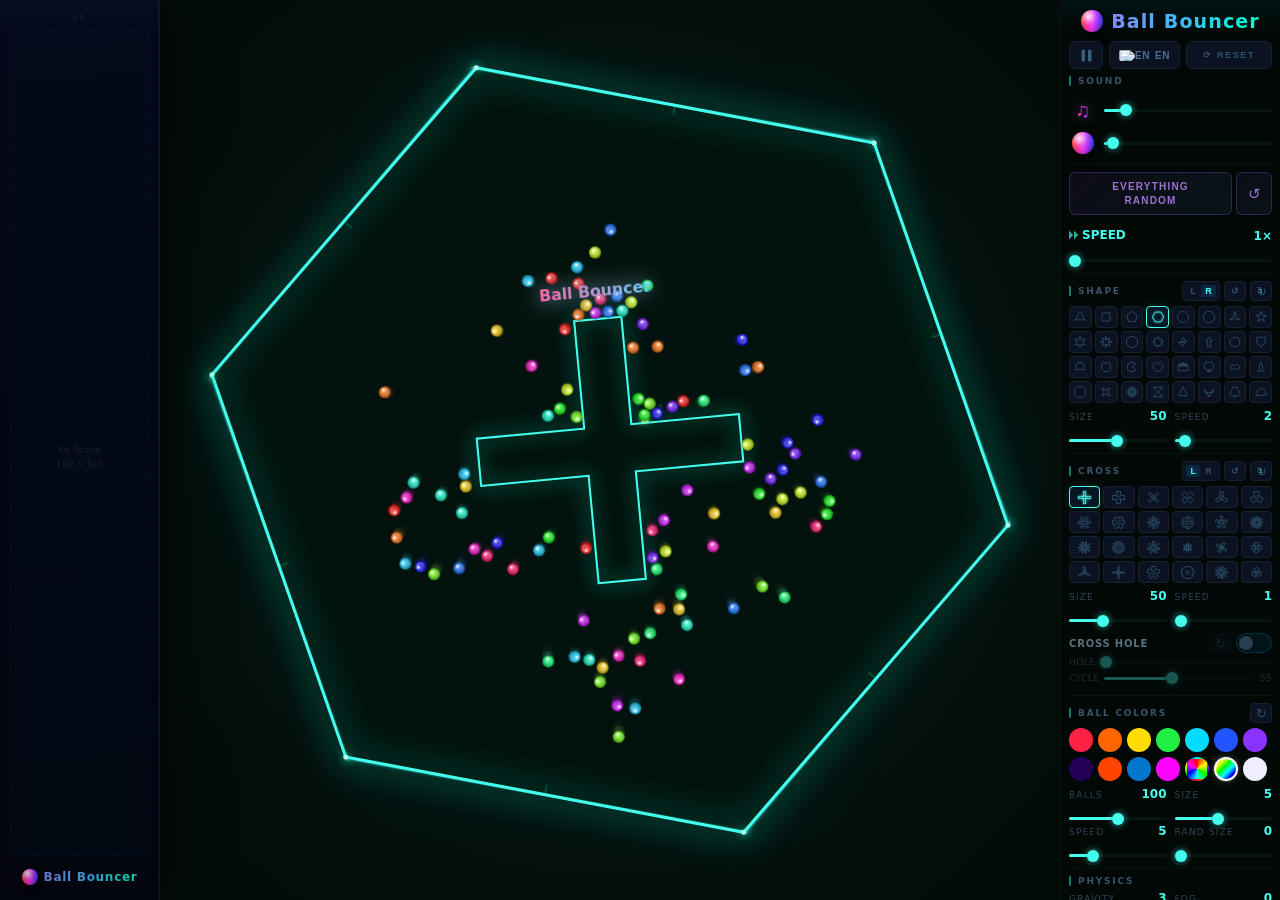
==== commit bb0de9c8: "feat: add Vercel Speed Insights" ====
--- a/ballbouncer.html
+++ b/ballbouncer.html
@@ -47,6 +47,8 @@
     <link rel="icon" id="favicon" type="image/png">
     <script>window.va=window.va||function(){(window.vaq=window.vaq||[]).push(arguments);};</script>
     <script defer src="/_vercel/insights/script.js"></script>
+    <script>window.si=window.si||function(){(window.siq=window.siq||[]).push(arguments);};</script>
+    <script defer src="/_vercel/speed-insights/script.js"></script>
     <style>
         :root {
             --accent:#00d4ff;
